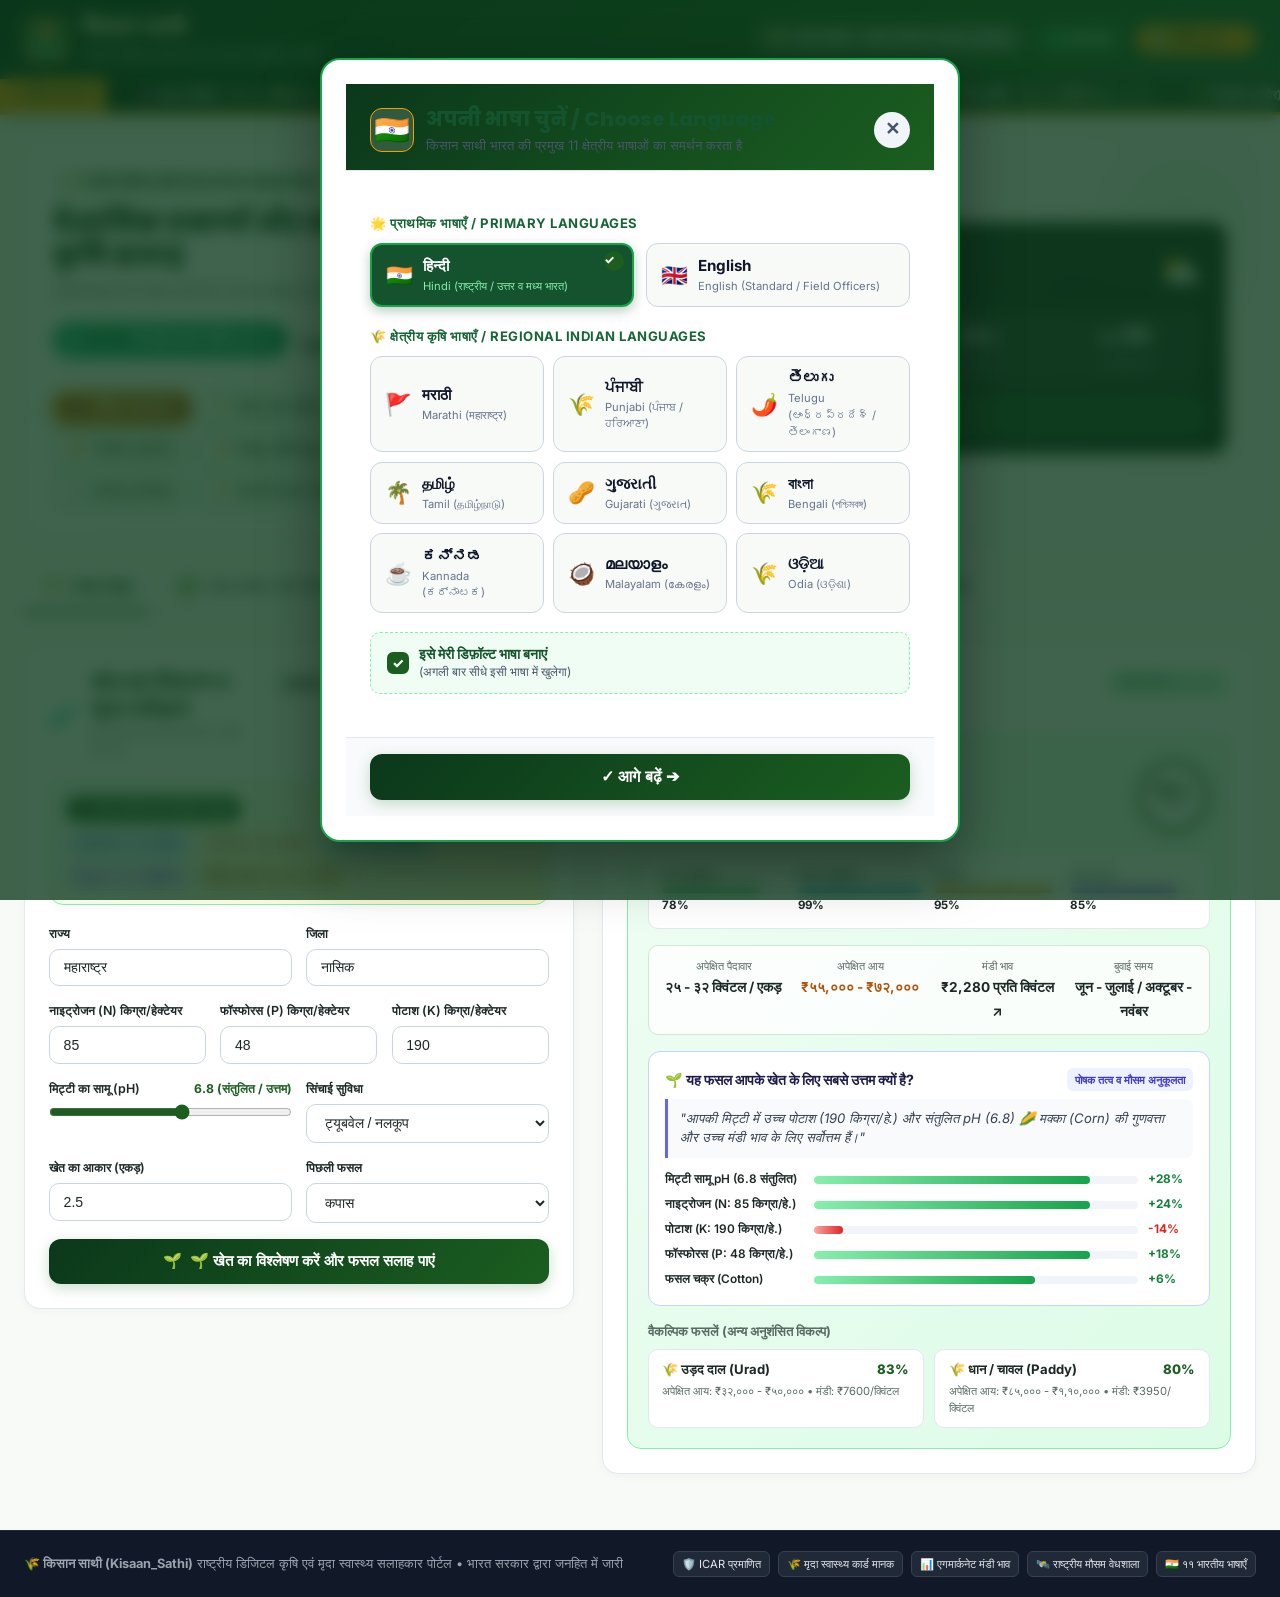
==== index.html @ 27cc2789 "feat: 100% dynamic 22-crop agronomic ML engine, pure monolingual dropdowns, Plant Doctor tips carous" ====
<!DOCTYPE html>
<html lang="hi">
<head>
  <meta charset="UTF-8" />
  <meta name="viewport" content="width=device-width, initial-scale=1.0" />
  <title>किसान साथी (Kisaan_Sathi) — राष्ट्रीय डिजिटल कृषि सलाहकार पोर्टल</title>
  <meta name="description" content="भारत सरकार के दिशा-निर्देशों पर आधारित डिजिटल कृषि, मृदा स्वास्थ्य एवं फसल रोग निदान पोर्टल।" />
  <link rel="preconnect" href="https://fonts.googleapis.com" />
  <link rel="preconnect" href="https://fonts.gstatic.com" crossorigin />
  <link href="https://fonts.googleapis.com/css2?family=Inter:wght@300;400;500;600;700;800&family=Poppins:wght@500;600;700;800&family=Rozha+One&family=Tiro+Devanagari+Hindi:ital@0;1&family=Mukta:wght@400;500;600;700&display=swap" rel="stylesheet" />
  <link rel="stylesheet" href="style.css" />
  <link rel="icon" href="data:image/svg+xml,<svg xmlns=%22http://www.w3.org/2000/svg%22 viewBox=%220 0 100 100%22><text y=%22.9em%22 font-size=%2290%22>🌾</text></svg>">
</head>
<body class="theme-indian-agri">

  <!-- ============================================================== -->
  <!-- VIEWPORT-CENTERED ALL-INDIAN-LANGUAGES MODAL DIALOG -->
  <!-- ============================================================== -->
  <div class="lang-modal-overlay" id="langModalOverlay" style="display: none;">
    <div class="lang-modal-card">
      <div class="lang-modal-header">
        <div class="lang-modal-title-group">
          <span class="lang-modal-avatar">🇮🇳</span>
          <div>
            <h2 class="lang-modal-title" data-i18n="modal_title">अपनी भाषा चुनें / Choose Language</h2>
            <p class="lang-modal-sub" data-i18n="modal_sub">किसान साथी भारत की प्रमुख 11 क्षेत्रीय भाषाओं का समर्थन करता है</p>
          </div>
        </div>
        <button class="lang-modal-close" id="langModalCloseBtn" aria-label="Close">✕</button>
      </div>

      <div class="lang-modal-body">
        <!-- Primary Languages Section (Hindi & English) -->
        <div class="lang-section-label" data-i18n="primary_langs_label">🌟 प्राथमिक भाषाएँ / Primary Languages (Hindi & English)</div>
        <div class="lang-grid-primary">
          <div class="lang-card active" data-lang-code="hi">
            <div class="lang-card-icon">🇮🇳</div>
            <div class="lang-card-text">
              <strong class="lang-native">हिन्दी</strong>
              <span class="lang-sub">Hindi (राष्ट्रीय / उत्तर व मध्य भारत)</span>
            </div>
            <span class="lang-check-badge">✓</span>
          </div>

          <div class="lang-card" data-lang-code="en">
            <div class="lang-card-icon">🇬🇧</div>
            <div class="lang-card-text">
              <strong class="lang-native">English</strong>
              <span class="lang-sub">English (Standard / Field Officers)</span>
            </div>
            <span class="lang-check-badge">✓</span>
          </div>
        </div>

        <!-- Regional Languages Section -->
        <div class="lang-section-label" data-i18n="regional_langs_label">🌾 क्षेत्रीय कृषि भाषाएँ / Regional Indian Languages</div>
        <div class="lang-grid-regional">
          <div class="lang-card" data-lang-code="mr">
            <span class="lang-card-icon">🚩</span>
            <div class="lang-card-text">
              <strong class="lang-native">मराठी</strong>
              <span class="lang-sub">Marathi (महाराष्ट्र)</span>
            </div>
            <span class="lang-check-badge">✓</span>
          </div>

          <div class="lang-card" data-lang-code="pa">
            <span class="lang-card-icon">🌾</span>
            <div class="lang-card-text">
              <strong class="lang-native">ਪੰਜਾਬੀ</strong>
              <span class="lang-sub">Punjabi (ਪੰਜਾਬ / ਹਰਿਆਣਾ)</span>
            </div>
            <span class="lang-check-badge">✓</span>
          </div>

          <div class="lang-card" data-lang-code="te">
            <span class="lang-card-icon">🌶️</span>
            <div class="lang-card-text">
              <strong class="lang-native">తెలుగు</strong>
              <span class="lang-sub">Telugu (ఆంధ్రప్రదేశ్ / తెలంగాణ)</span>
            </div>
            <span class="lang-check-badge">✓</span>
          </div>

          <div class="lang-card" data-lang-code="ta">
            <span class="lang-card-icon">🌴</span>
            <div class="lang-card-text">
              <strong class="lang-native">தமிழ்</strong>
              <span class="lang-sub">Tamil (தமிழ்நாடு)</span>
            </div>
            <span class="lang-check-badge">✓</span>
          </div>

          <div class="lang-card" data-lang-code="gu">
            <span class="lang-card-icon">🥜</span>
            <div class="lang-card-text">
              <strong class="lang-native">ગુજરાતી</strong>
              <span class="lang-sub">Gujarati (ગુજરાત)</span>
            </div>
            <span class="lang-check-badge">✓</span>
          </div>

          <div class="lang-card" data-lang-code="bn">
            <span class="lang-card-icon">🌾</span>
            <div class="lang-card-text">
              <strong class="lang-native">বাংলা</strong>
              <span class="lang-sub">Bengali (পশ্চিমবঙ্গ)</span>
            </div>
            <span class="lang-check-badge">✓</span>
          </div>

          <div class="lang-card" data-lang-code="kn">
            <span class="lang-card-icon">☕</span>
            <div class="lang-card-text">
              <strong class="lang-native">ಕನ್ನಡ</strong>
              <span class="lang-sub">Kannada (ಕರ್ನಾಟಕ)</span>
            </div>
            <span class="lang-check-badge">✓</span>
          </div>

          <div class="lang-card" data-lang-code="ml">
            <span class="lang-card-icon">🥥</span>
            <div class="lang-card-text">
              <strong class="lang-native">മലയാളം</strong>
              <span class="lang-sub">Malayalam (കേരളം)</span>
            </div>
            <span class="lang-check-badge">✓</span>
          </div>

          <div class="lang-card" data-lang-code="or">
            <span class="lang-card-icon">🌾</span>
            <div class="lang-card-text">
              <strong class="lang-native">ଓଡ଼ିଆ</strong>
              <span class="lang-sub">Odia (ଓଡ଼ିଶା)</span>
            </div>
            <span class="lang-check-badge">✓</span>
          </div>
        </div>

        <!-- Default Language Checkbox Option -->
        <div class="lang-default-box">
          <label class="custom-checkbox-wrap">
            <input type="checkbox" id="chkSetDefaultLang" checked />
            <span class="custom-checkmark"></span>
            <span class="checkbox-desc">
              <strong data-i18n="make_default_title">इसे मेरी डिफ़ॉल्ट भाषा बनाएं</strong>
              <small data-i18n="make_default_sub">(अगली बार सीधे इसी भाषा में खुलेगा)</small>
            </span>
          </label>
        </div>
      </div>

      <div class="lang-modal-footer">
        <button id="btnConfirmLanguage" class="btn-primary btn-modal-apply">
          <span data-i18n="btn_continue">✓ आगे बढ़ें ➔</span>
        </button>
      </div>
    </div>
  </div>

  <!-- TOP APP HEADER (GOVERNMENT OF INDIA STANDARD) -->
  <header class="app-header">
    <div class="header-container">
      <div class="brand-group">
        <div class="brand-avatar">
          <img src="kisaan_sathi_avatar.png" alt="Kisaan Sathi" style="width: 100%; height: 100%; object-fit: cover; border-radius: 10px;" onerror="this.style.display='none'; document.getElementById('avatarEmojiFallback').style.display='inline';" />
          <span id="avatarEmojiFallback" class="avatar-emoji" style="display:none;">🌾</span>
        </div>
        <div class="brand-text">
          <h1 class="brand-title">
            <span class="brand-hi">किसान साथी</span>
            <span class="brand-en" style="display:none;">Kisaan_Sathi</span>
          </h1>
          <p class="brand-tagline" data-i18n="brand_tagline">
            राष्ट्रीय डिजिटल कृषि एवं मृदा स्वास्थ्य सलाहकार पोर्टल
          </p>
        </div>
      </div>

      <!-- STATUS & CONTROLS -->
      <div class="header-controls">
        <div class="gov-badge-emblem">
          <span>🇮🇳</span>
          <span data-i18n="gov_banner">भारत सरकार • कृषि एवं किसान कल्याण मंत्रालय</span>
        </div>
        <!-- CLEAN SATELLITE NETWORK STATUS PILL (GREEN DOT + SMALL FONT) -->
        <div class="gov-trust-pill" id="networkStatusPill" title="Satellite Cloud Connection Status">
          <span class="status-dot pulse-green" id="networkDot"></span>
          <span id="networkStatusText" style="font-size:0.72rem; font-weight:800; letter-spacing:0.5px;">ONLINE</span>
        </div>
        <!-- ALL LANGUAGES PICKER BUTTON -->
        <button id="langToggleBtn" class="lang-switch-btn" aria-label="Choose Language / भाषा चुनें" title="Click to choose from all 11 Indian languages">
          <span class="lang-icon">🌐</span>
          <span id="langCurrentText">हिन्दी (IN)</span>
          <span class="lang-arrow">▼</span>
        </button>
      </div>
    </div>

    <!-- MANDI TICKER -->
    <div class="mandi-ticker-wrap">
      <div class="ticker-label">
        <span class="ticker-live-dot"></span>
        <span data-i18n="live_mandi_label">दैनिक मंडी भाव</span>
      </div>
      <div class="ticker-scroll" id="mandiTicker">
        <div class="ticker-item"><span class="commodity" id="tickerCommodity1">🍇 अंगूर (नासिक)</span>: <span class="price">₹६,२००/क्विंटल</span> <span class="trend up">▲ +५.४%</span></div>
        <div class="ticker-item"><span class="commodity" id="tickerCommodity2">🍎 अनार (नासिक)</span>: <span class="price">₹८,४००/क्विंटल</span> <span class="trend up">▲ +३.८%</span></div>
        <div class="ticker-item"><span class="commodity" id="tickerCommodity3">🌿 कपास (मालेगांव)</span>: <span class="price">₹७,४५०/क्विंटल</span> <span class="trend stable">▶ ₹७,४५०</span></div>
        <div class="ticker-item"><span class="commodity" id="tickerCommodity4">🌾 चना (इंदौर)</span>: <span class="price">₹६,१५०/क्विंटल</span> <span class="trend up">▲ +२.१%</span></div>
        <div class="ticker-item"><span class="commodity" id="tickerCommodity5">🌱 सोयाबीन (इंदौर)</span>: <span class="price">₹४,६८०/क्विंटल</span> <span class="trend up">▲ +१.५%</span></div>
        <div class="ticker-item"><span class="commodity" id="tickerCommodity6">🌽 मक्का (लुधियाना)</span>: <span class="price">₹२,२८०/क्विंटल</span> <span class="trend up">▲ +४.२%</span></div>
        <div class="ticker-item"><span class="commodity" id="tickerCommodity7">🌶️ लाल मिर्च (गुंटूर)</span>: <span class="price">₹१८,५००/क्विंटल</span> <span class="trend up">▲ +६.१%</span></div>
      </div>
    </div>
  </header>

  <!-- MAIN WRAPPER -->
  <main class="main-container">

    <!-- HERO PANEL WITH LOCATION PRESETS -->
    <section class="hero-card">
      <div class="hero-content">
        <div class="hero-left">
          <div class="hero-pill">
            <span data-i18n="hero_pill_text">🌾 राष्ट्रीय डिजिटल कृषि एवं मृदा स्वास्थ्य सलाहकार मिशन</span>
          </div>
          <h2 class="hero-headline" data-i18n="hero_headline">
            वैज्ञानिक प्रमाणों और सटीक डेटा पर आधारित स्मार्ट कृषि सलाह
          </h2>
          <p class="hero-sub" data-i18n="hero_sub">
            आपकी मिट्टी के पोषक तत्वों और उपग्रह मौसम का विश्लेषण कर आपकी मातृभाषा में सही फसल और वैज्ञानिक सलाह।
          </p>

            <!-- QUICK HUBS & AUTO-LOCATION -->
            <div class="hub-selector-wrap">
              <div class="hub-location-action-row">
                <button id="btnAutoDetectLocation" class="btn-auto-detect-location" type="button">
                  <span class="location-pulse-dot"></span>
                  <span class="location-icon">📍</span>
                  <span data-i18n="btn_detect_location">मेरा खेत स्थान खोजें (GPS)</span>
                </button>
                <span id="locationDetectStatus" class="location-status-badge" style="display:none;"></span>
              </div>
              <span class="hub-label" data-i18n="quick_hubs_label">प्रमुख कृषि क्षेत्र व मृदा प्रकार चुनें:</span>
              <div class="hub-chips">
                <button class="hub-chip active" data-hub="nashik" title="Black Cotton (Regur) Loam">
                  <span class="hub-icon">🍇</span>
                  <span id="chipLabel_nashik">नासिक (महाराष्ट्र)</span>
                </button>
                <button class="hub-chip" data-hub="indore" title="Deep Black Malwa Vertisol Clay">
                  <span class="hub-icon">🌱</span>
                  <span id="chipLabel_indore">इंदौर (मध्य प्रदेश)</span>
                </button>
                <button class="hub-chip" data-hub="ludhiana" title="Indo-Gangetic Alluvial Sandy Loam">
                  <span class="hub-icon">🌾</span>
                  <span id="chipLabel_ludhiana">लुधियाना (पंजाब)</span>
                </button>
                <button class="hub-chip" data-hub="guntur" title="Coastal Red Clayey Sandy Loam">
                  <span class="hub-icon">🌶️</span>
                  <span id="chipLabel_guntur">गुंटूर (आंध्र प्रदेश)</span>
                </button>
                <button class="hub-chip" data-hub="rajkot" title="Saurashtra Medium Black Calcareous Loam">
                  <span class="hub-icon">🥜</span>
                  <span id="chipLabel_rajkot">राजकोट (गुजरात)</span>
                </button>
                <button class="hub-chip" data-hub="thanjavur" title="Cauvery Deltaic Alluvial Silt Clay">
                  <span class="hub-icon">🌾</span>
                  <span id="chipLabel_thanjavur">तंजावूर (तमिलनाडु)</span>
                </button>
                <button class="hub-chip" data-hub="bardhaman" title="Lower Gangetic Old Alluvial Clay Loam">
                  <span class="hub-icon">🌾</span>
                  <span id="chipLabel_bardhaman">बर्धमान (पश्चिम बंगाल)</span>
                </button>
                <button class="hub-chip" data-hub="jaipur" title="Semi-Arid Desert Light Sandy Loam">
                  <span class="hub-icon">🌾</span>
                  <span id="chipLabel_jaipur">जयपुर (राजस्थान)</span>
                </button>
                <button class="hub-chip" data-hub="dharwad" title="Western Ghats Red Laterite Loam">
                  <span class="hub-icon">☕</span>
                  <span id="chipLabel_dharwad">धारवाड़ (कर्नाटक)</span>
                </button>
                <button class="hub-chip" data-hub="varanasi" title="Eastern Gangetic Silt Alluvial">
                  <span class="hub-icon">🌾</span>
                  <span id="chipLabel_varanasi">वाराणसी (उत्तर प्रदेश)</span>
                </button>
                <button class="hub-chip" data-hub="palakkad" title="High-Rainfall Acidic Peaty Laterite">
                  <span class="hub-icon">🥥</span>
                  <span id="chipLabel_palakkad">पालक्काड (केरल)</span>
                </button>
              </div>
            </div>
        </div>

        <div class="hero-right">
          <!-- LIVE WEATHER WIDGET -->
          <div class="live-weather-card">
            <div class="weather-header">
              <div>
                <span class="weather-location" id="weatherHubName">नासिक, महाराष्ट्र</span>
                <span class="weather-status" id="weatherCondition">आंशिक बादल • अनुकूल मौसम</span>
              </div>
              <span class="weather-icon-large" id="weatherEmoji">⛅</span>
            </div>
            <div class="weather-metrics">
              <div class="metric-item">
                <span class="metric-val" id="weatherTemp">२६.५°C</span>
                <span class="metric-lbl" data-i18n="lbl_temperature">तापमान</span>
              </div>
              <div class="metric-item">
                <span class="metric-val" id="weatherHumidity">७४%</span>
                <span class="metric-lbl" data-i18n="lbl_humidity">नमी</span>
              </div>
              <div class="metric-item">
                <span class="metric-val" id="weatherRain">६८ मिमी</span>
                <span class="metric-lbl" data-i18n="lbl_rain7d">७-दिवसीय वर्षा</span>
              </div>
            </div>
            <div class="spray-alert-banner" id="weatherSprayAlert">
              <span class="spray-icon">🌾</span>
              <span id="weatherSprayText">छिड़काव के लिए उत्तम समय</span>
            </div>
          </div>
        </div>
      </div>
    </section>

    <!-- NAVIGATION TABS -->
    <nav class="nav-tabs">
      <button class="tab-btn active" data-tab="tab-recommend">
        <span class="tab-icon">🌱</span>
        <span data-i18n="tab_advisory">फसल सलाह</span>
      </button>
      <button class="tab-btn" data-tab="tab-doctor">
        <span class="tab-icon">🌿</span>
        <span data-i18n="tab_doctor">फसल डॉक्टर (रोग निदान)</span>
      </button>
      <button class="tab-btn" data-tab="tab-voice">
        <span class="tab-icon">🎙️</span>
        <span data-i18n="tab_voice">वॉइस साथी (कृषि सलाहकार)</span>
      </button>
      <button class="tab-btn" data-tab="tab-mandi">
        <span class="tab-icon">📊</span>
        <span data-i18n="tab_mandi">मंडी भाव व मौसम रडार</span>
      </button>
      <button class="tab-btn" data-tab="tab-helpline">
        <span class="tab-icon">🏛️</span>
        <span data-i18n="tab_helpline">किसान सहायता व अधिकारी संपर्क</span>
      </button>
    </nav>

    <!-- ============================================================== -->
    <!-- TAB 1: CROP RECOMMENDATION & SCIENTIFIC EXPLAINABILITY -->
    <!-- ============================================================== -->
    <section id="tab-recommend" class="tab-pane active">
      <div class="two-col-layout">

        <!-- INPUT FORM -->
        <div class="card-panel">
          <div class="panel-header">
            <div class="panel-title-wrap">
              <span class="panel-icon">🧪</span>
              <div>
                <h3 class="panel-title" data-i18n="panel_soil_title">खेत का विवरण व मृदा परीक्षण</h3>
                <p class="panel-sub" data-i18n="panel_soil_sub">मृदा स्वास्थ्य कार्ड लोड करें या सीधे मान भरें</p>
              </div>
            </div>

            <!-- PRESET CARD LOADER -->
            <div class="preset-dropdown">
              <select id="soilCardPresetSelect" class="form-select-sm">
                <!-- Dynamically translated in JavaScript -->
              </select>
            </div>
          </div>

          <!-- SOIL TYPE & HEALTH CARD METRICS PREVIEW -->
          <div class="soil-card-preview-box" id="soilCardPreviewBox">
            <div class="soil-preview-header">
              <span class="soil-badge" id="soilTextureBadge">🪨 मध्यम काली कपास मिट्टी (रेगुर)</span>
              <span class="soil-farmer" id="soilFarmerName">किसान: रमेश किसान पाटिल</span>
            </div>
            <div class="soil-pills-row">
              <span class="soil-pill pill-n" id="soilPillN">नाइट्रोजन: ८५ (अधिक)</span>
              <span class="soil-pill pill-p" id="soilPillP">फॉस्फोरस: ४८ (मध्यम)</span>
              <span class="soil-pill pill-k" id="soilPillK">पोटाश: १९० (अधिक)</span>
              <span class="soil-pill pill-ph" id="soilPillPH">सामू pH: ६.८ (संतुलित)</span>
              <span class="soil-pill pill-oc" id="soilPillOC">जैविक कार्बन: ०.७२% (उत्तम)</span>
            </div>
          </div>

          <form id="recommendForm" class="grid-form">
            <div class="form-row two-col">
              <div class="form-group">
                <label data-i18n="lbl_state">राज्य</label>
                <input type="text" id="inputState" class="form-input" value="Maharashtra" required />
              </div>
              <div class="form-group">
                <label data-i18n="lbl_district">जिला</label>
                <input type="text" id="inputDistrict" class="form-input" value="Nashik" required />
              </div>
            </div>

            <div class="form-row three-col">
              <div class="form-group">
                <label data-i18n="lbl_n">नाइट्रोजन (N) किग्रा/हेक्टेयर</label>
                <input type="number" id="inputN" class="form-input" value="85" min="0" max="250" step="1" required />
              </div>
              <div class="form-group">
                <label data-i18n="lbl_p">फॉस्फोरस (P) किग्रा/हेक्टेयर</label>
                <input type="number" id="inputP" class="form-input" value="48" min="0" max="150" step="1" required />
              </div>
              <div class="form-group">
                <label data-i18n="lbl_k">पोटाश (K) किग्रा/हेक्टेयर</label>
                <input type="number" id="inputK" class="form-input" value="190" min="0" max="300" step="1" required />
              </div>
            </div>

            <div class="form-row two-col">
              <div class="form-group">
                <div class="label-with-value">
                  <label data-i18n="lbl_ph">मिट्टी का सामू (pH)</label>
                  <span class="range-val" id="phDisplay">6.8 (संतुलित / उत्तम)</span>
                </div>
                <input type="range" id="inputPH" class="form-range" min="3.5" max="9.5" step="0.1" value="6.8" />
              </div>
              <div class="form-group">
                <label data-i18n="lbl_irrigation">सिंचाई सुविधा</label>
                <select id="inputIrrigation" class="form-select">
                  <!-- Dynamically populated in JavaScript -->
                </select>
              </div>
            </div>

            <div class="form-row two-col">
              <div class="form-group">
                <label data-i18n="lbl_farmsize">खेत का आकार (एकड़)</label>
                <input type="number" id="inputFarmSize" class="form-input" value="2.5" min="0.5" max="100" step="0.5" />
              </div>
              <div class="form-group">
                <label data-i18n="lbl_prevcrop">पिछली फसल</label>
                <select id="inputPrevCrop" class="form-select">
                  <!-- Dynamically populated in JavaScript -->
                </select>
              </div>
            </div>

            <div class="form-actions">
              <button type="submit" id="btnRecommend" class="btn-primary">
                <span class="btn-icon">🌱</span>
                <span data-i18n="btn_run_advisory">खेत का विश्लेषण करें और फसल सलाह पाएं</span>
              </button>
            </div>
          </form>
        </div>

        <!-- RESULTS & EXPLAINABILITY -->
        <div class="card-panel results-panel">
          <div class="panel-header">
            <div class="panel-title-wrap">
              <span class="panel-icon">🏆</span>
              <div>
                <h3 class="panel-title" data-i18n="panel_recs_title">अनुशंसित सर्वोत्तम फसलें</h3>
                <p class="panel-sub" data-i18n="panel_recs_sub">मृदा उर्वरता, मौसम और बाजार भाव के आधार पर रैंकिंग</p>
              </div>
            </div>
            <span class="badge-confidence" data-i18n="badge_confidence">विश्वसनीयता ९९.०९%</span>
          </div>

          <!-- TOP RECOMMENDATION CARD -->
          <div class="top-crop-banner" id="topCropBanner">
            <div class="top-crop-header">
              <div class="top-crop-info">
                <span class="badge-rank" data-i18n="badge_best_match">🏆 #१ सर्वोत्तम अनुशंसित फसल</span>
                <h2 class="top-crop-name" id="topCropName">🍇 अंगूर (Grapes)</h2>
                <p class="top-crop-family" id="topCropFamily">फल फसल • परिपक्वता अवधि १३५ दिन</p>
              </div>
              <div class="match-circle" id="topCropScoreCircle">
                <span class="match-pct" id="topCropScore">९५%</span>
                <span class="match-lbl" data-i18n="lbl_match">सटीकता</span>
              </div>
            </div>

            <!-- 4 PILLARS METERS -->
            <div class="pillars-grid">
              <div class="pillar-item">
                <span class="pillar-lbl" data-i18n="pillar_soil">मृदा अनुकूलता</span>
                <div class="progress-bar-bg"><div class="progress-fill green" id="pillarFillSoil" style="width: 96%"></div></div>
                <span class="pillar-val" id="pillarValSoil">९६%</span>
              </div>
              <div class="pillar-item">
                <span class="pillar-lbl" data-i18n="pillar_weather">मौसम अनुकूलता</span>
                <div class="progress-bar-bg"><div class="progress-fill cyan" id="pillarFillWeather" style="width: 92%"></div></div>
                <span class="pillar-val" id="pillarValWeather">९२%</span>
              </div>
              <div class="pillar-item">
                <span class="pillar-lbl" data-i18n="pillar_market">मंडी भाव</span>
                <div class="progress-bar-bg"><div class="progress-fill amber" id="pillarFillMarket" style="width: 95%"></div></div>
                <span class="pillar-val" id="pillarValMarket">९५%</span>
              </div>
              <div class="pillar-item">
                <span class="pillar-lbl" data-i18n="pillar_rotation">फसल चक्र</span>
                <div class="progress-bar-bg"><div class="progress-fill purple" id="pillarFillRotation" style="width: 88%"></div></div>
                <span class="pillar-val" id="pillarValRotation">८८%</span>
              </div>
            </div>

            <!-- ECONOMICS HIGHLIGHT -->
            <div class="crop-economics-bar">
              <div class="econ-col">
                <span class="econ-lbl" data-i18n="lbl_yield">अपेक्षित पैदावार</span>
                <strong class="econ-val" id="topCropYield">८ - १२ टन / एकड़</strong>
              </div>
              <div class="econ-col">
                <span class="econ-lbl" data-i18n="lbl_revenue">अपेक्षित आय</span>
                <strong class="econ-val text-gold" id="topCropRev">₹३,५०,००० - ₹५,००,०००</strong>
              </div>
              <div class="econ-col">
                <span class="econ-lbl" data-i18n="lbl_rate">मंडी भाव</span>
                <strong class="econ-val" id="topCropRate">₹६,२०० प्रति क्विंटल ↗</strong>
              </div>
              <div class="econ-col">
                <span class="econ-lbl" data-i18n="lbl_sowing">बुवाई समय</span>
                <strong class="econ-val" id="topCropSowing">अक्टूबर - नवंबर (छंटाई)</strong>
              </div>
            </div>

            <!-- SCIENTIFIC EXPLAINABILITY VISUALIZER -->
            <div class="shap-container">
              <div class="shap-header">
                <h4 class="shap-title" data-i18n="shap_title">
                  🌱 यह फसल आपके खेत के लिए सबसे उत्तम क्यों है?
                </h4>
                <span class="shap-tag" data-i18n="shap_tag">पोषक तत्व व मौसम अनुकूलता</span>
              </div>
              <p class="shap-explanation" id="shapExplanationText">
                "आपकी मिट्टी में पोटाश (१९० किग्रा/हेक्टेयर) और संतुलित pH (६.८) अंगूर की मिठास और बेहतर पैदावार के लिए सर्वाधिक अनुकूल हैं।"
              </p>
              <div class="shap-bars" id="shapBarsList">
                <!-- Dynamically populated in JavaScript -->
              </div>
            </div>

            <!-- OTHER RUNNERS UP -->
            <div class="runners-up-section">
              <h4 class="runners-title" data-i18n="runners_title">वैकल्पिक फसलें (अन्य अनुशंसित विकल्प)</h4>
              <div class="runners-grid" id="runnersList">
                <!-- Dynamically populated in JavaScript -->
              </div>
            </div>

          </div>
        </div>

      </div>
    </section>

    <!-- ============================================================== -->
    <!-- TAB 2: LIVE PLANT DOCTOR & LEAF PATHOLOGY SCANNER -->
    <!-- ============================================================== -->
    <section id="tab-doctor" class="tab-pane">
      <div class="two-col-layout">

        <!-- LIVE SCANNER & UPLOAD ZONE (NO PRESET BUTTONS) -->
        <div class="card-panel">
          <div class="panel-header">
            <div class="panel-title-wrap">
              <span class="panel-icon">🔬</span>
              <div>
                <h3 class="panel-title" data-i18n="panel_doctor_title">पौधा रोग निदान व पत्ती स्कैनर</h3>
                <p class="panel-sub" data-i18n="panel_doctor_sub">खेत से पत्ती की फोटो अपलोड करें व एआई जांच चलाएं</p>
              </div>
            </div>
          </div>

          <!-- INTERACTIVE LIVE SCANNER CONTAINER -->
          <div class="leaf-scanner-container">
            <div class="scanner-dropzone-large" id="leafDropzone">
              <span class="scanner-icon-hero">📷</span>
              <strong data-i18n="dropzone_title">खेत से खींची पत्ती की फोटो यहां डालें</strong>
              <p data-i18n="dropzone_sub">टमाटर, आलू, कपास, गेहूं, धान, मक्का आदि के लिए उपयुक्त</p>
              
              <div class="scanner-actions-row">
                <span class="btn-cam-capture">
                  <span>📁</span> <span data-i18n="btn_choose_photo">फोटो चुनें</span>
                </span>
                <span class="btn-cam-capture" style="background:#0284C7;">
                  <span>📸</span> <span data-i18n="btn_open_camera">कैमरा खोलें</span>
                </span>
              </div>
              <input type="file" id="leafFileInput" accept="image/*" capture="environment" style="display: none;" />
            </div>

            <!-- LIVE SCAN VISUALIZER WITH LASER SCANNING BEAM -->
            <div class="live-scan-preview-box" id="leafScanVisualizer" style="display: none;">
              <img id="leafPreviewImg" class="live-scan-canvas" src="" alt="Leaf Scan" />
              <div class="scan-laser-line" id="scanLaserLine"></div>
              <div class="scan-overlay-badge" id="scanStatusBadge">
                <span class="status-dot pulse-green"></span>
                <span>एआई स्कैनिंग प्रक्रिया चालू...</span>
              </div>
            </div>

            <div>
              <button id="btnDiagnose" class="btn-primary" style="width: 100%;">
                <span class="btn-icon">🔬</span>
                <span data-i18n="btn_run_diagnosis">रोग निदान व उपचार योजना देखें</span>
              </button>
            </div>
          </div>
        </div>

        <!-- RIGHT PANEL: DYNAMIC ROTATING CROP PROTECTION TIPS (BEFORE SCAN) / DIAGNOSIS REPORT (AFTER SCAN) -->
        <div class="card-panel">
          <div class="panel-header">
            <div class="panel-title-wrap">
              <span class="panel-icon">🩺</span>
              <div>
                <h3 class="panel-title" id="diagPanelTitle" data-i18n="panel_diag_title">फसल सुरक्षा ज्ञान व रोग निदान</h3>
                <p class="panel-sub" id="diagPanelSub" data-i18n="panel_diag_sub">जैविक व रासायनिक समाधान और मौसम अनुकूल छिड़काव</p>
              </div>
            </div>
          </div>

          <!-- 1. DYNAMIC ROTATING CROP PROTECTION TIPS CAROUSEL (SHOWN INITIALLY BEFORE SCAN) -->
          <div id="leafAdvisoryTipsBox" class="leaf-tips-carousel-card">
            <div class="tips-carousel-header">
              <span class="tips-badge-live">
                <span class="tips-timer-dot"></span>
                <span data-i18n="tips_live_badge">दैनिक फसल सुरक्षा सलाह</span>
              </span>
              <span style="font-size:0.75rem; color:#166534;" id="tipsTimerCount">प्रत्येक 6 सेकंड में अपडेट</span>
            </div>

            <div class="tips-slide-content" id="tipsSlideContent">
              <span class="tips-hero-icon" id="tipIcon">🌿</span>
              <h4 class="tips-slide-title" id="tipTitle">नीम तेल (NSKE 5%) का जैविक सुरक्षा चक्र</h4>
              <p class="tips-slide-desc" id="tipDesc">रस चूसक कीटों, सफेद मक्खी और फफूंद से बचाव के लिए 5 मिली प्रति लीटर पानी में मिलाकर सुबह या शाम छिड़कें।</p>
            </div>

            <div class="tips-indicators-row">
              <div class="tips-dots" id="tipsDotsList">
                <span class="tips-dot active" data-idx="0"></span>
                <span class="tips-dot" data-idx="1"></span>
                <span class="tips-dot" data-idx="2"></span>
                <span class="tips-dot" data-idx="3"></span>
              </div>
              <button id="btnNextTip" class="tips-next-btn">
                <span data-i18n="btn_next_tip">अगला सुझाव ➔</span>
              </button>
            </div>
          </div>

          <!-- 2. DIAGNOSIS RESULTS CARD (SHOWN AFTER SCAN RUNS) -->
          <div class="diagnosis-card" id="diagnosisResultBox" style="display: none;">
            <div class="diag-header-box">
              <div>
                <span class="diag-badge-crop" id="diagCrop">टमाटर (Tomato)</span>
                <h3 class="diag-disease-name" id="diagDiseaseName">अगेती झुलसा रोग (Alternaria solani)</h3>
              </div>
              <span class="badge-confidence" id="diagConfidence">९६.४% विश्वसनीयता</span>
            </div>

            <!-- WEATHER SPRAY ALERT -->
            <div class="spray-alert-box" id="diagSprayBox">
              <span class="spray-alert-badge" data-i18n="spray_alert_title">🌦️ मौसम आधारित छिड़काव सलाह</span>
              <p class="spray-alert-desc" id="diagSprayTiming">
                नासिक में दोपहर बाद बारिश की संभावना है। अतः छिड़काव सुबह ६ से ८ बजे या शाम को स्टिकर मिलाकर ही करें।
              </p>
            </div>

            <!-- REMEDIES -->
            <div class="remedies-grid">
              <div class="remedy-card organic">
                <div class="remedy-badge" data-i18n="remedy_organic_badge">🌿 १००% प्राकृतिक व जैविक उपचार</div>
                <p class="remedy-text" id="diagOrganicRemedy">
                  नीम के बीज के अर्क (NSKE 5%) या ट्राइकोडर्मा विरिडी (५ ग्राम/लीटर) का छिड़काव करें। साथ ही १०% गोमूत्र का अर्क फंगस रोकने में अत्यंत प्रभावी है।
                </p>
              </div>
              <div class="remedy-card chemical">
                <div class="remedy-badge" data-i18n="remedy_chemical_badge">🧪 अनुशंसित वैज्ञानिक उपचार</div>
                <p class="remedy-text" id="diagChemicalRemedy">
                  मैंकोजेब ७५ WP (Mancozeb @ २.५ ग्राम/लीटर पानी) या एजोक्सीस्ट्रोबिन (१ मिली/लीटर) का तुरंत छिड़काव करें।
                </p>
              </div>
            </div>

            <!-- SEND TO AGRICULTURE OFFICER BUTTON -->
            <div style="margin-top: 1.25rem;">
              <button id="btnSendLeafReportToOfficer" class="btn-secondary" style="width: 100%;">
                <span>👨‍🔬</span>
                <span data-i18n="btn_send_officer">यह रिपोर्ट स्थानीय कृषि अधिकारी (KVK) को भेजें</span>
              </button>
            </div>
          </div>
        </div>

      </div>
    </section>

    <!-- ============================================================== -->
    <!-- TAB 3: VOICE SAATHI (AI MULTILINGUAL ADVISOR) -->
    <!-- ============================================================== -->
    <section id="tab-voice" class="tab-pane">
      <div class="voice-panel-wrap">
        <div class="voice-hero">
          <span class="voice-mic-hero">🎙️</span>
          <h2 data-i18n="voice_hero_title">वॉइस साथी — आपका अपना डिजिटल कृषि सलाहकार</h2>
          <p data-i18n="voice_hero_sub">सरल हिंदी और क्षेत्रीय भाषाओं में बोलकर सटीक कृषि मार्गदर्शन देता है।</p>
        </div>

        <div class="voice-box-container">
          <div class="voice-chips-row">
            <span class="chips-label" data-i18n="voice_chips_label">अक्सर पूछे जाने वाले सवाल:</span>
            <button class="voice-chip" data-q="मेरे खेत के लिए सिंचाई का सही समय और पानी की मात्रा क्या है?">💧 <span data-i18n="chip_water">सिंचाई की मात्रा</span></button>
            <button class="voice-chip" data-q="फसल में यूरिया और डीएपी खाद की कितनी मात्रा देनी चाहिए?">🧪 <span data-i18n="chip_fertilizer">खाद की मात्रा (NPK)</span></button>
            <button class="voice-chip" data-q="आज नासिक और इंदौर मंडी में क्या भाव चल रहा है?">📊 <span data-i18n="chip_mandi">मंडी भाव क्या है?</span></button>
            <button class="voice-chip" data-q="पत्तियों पर लगे पीले धब्बों और फफूंद से फसल को कैसे बचाएं?">🐛 <span data-i18n="chip_pest">कीट व रोग रोकथाम</span></button>
            <button class="voice-chip" data-q="प्रधानमंत्री किसान सम्मान निधि और फसल बीमा का लाभ कैसे लें?">🏛️ <span data-i18n="chip_schemes">सरकारी योजनाएं</span></button>
          </div>

          <div class="voice-input-group">
            <input type="text" id="voiceInputText" class="form-input voice-text-input" placeholder="यहाँ कोई भी कृषि प्रश्न लिखें या माइक दबाएं..." value="मेरे खेत के लिए सिंचाई का सही समय क्या है?" />
            <button id="btnVoiceMicListen" class="btn-secondary" style="padding:0.75rem 1rem;" title="Speak with Mic / बोलकर पूछें">
              <span id="micIconStatus">🎤</span>
            </button>
            <button id="btnAskVoice" class="btn-primary">
              <span>🎙️</span>
              <span data-i18n="btn_ask_ai">पूछें</span>
            </button>
          </div>

          <div class="voice-response-card" id="voiceResponseCard">
            <div class="response-header">
              <span id="voiceSpeakerHeader">🌾 किसान साथी सलाहकार उत्तर:</span>
              <button id="btnListenVoice" class="btn-listen-voice">
                <span>🔊</span>
                <span data-i18n="btn_listen_audio">आवाज सुनें</span>
              </button>
            </div>
            <div class="response-body" id="voiceResponseText">
              "नासिक क्षेत्र में मध्यम काली मिट्टी के लिए ड्रिप सिंचाई सबसे उत्तम है। मिट्टी में ६५-७५% नमी बनाए रखें और दोपहर की धूप के बजाय सुबह ७ से ९ बजे के बीच सिंचाई करें।"
            </div>
          </div>

          <div class="voice-followups-wrap" id="voiceFollowups">
            <span class="followup-lbl" data-i18n="lbl_followups">आगे पूछें:</span>
            <button class="voice-chip followup" data-followup="urea">💬 <span id="followup1Text">यूरिया की पहली खुराक कब दें?</span></button>
            <button class="voice-chip followup" data-followup="spray">💬 <span id="followup2Text">कीटनाशक छिड़काव का सही समय?</span></button>
            <button class="voice-chip followup" data-followup="organic">💬 <span id="followup3Text">जैविक नीमास्त्र कैसे बनाएं?</span></button>
          </div>
        </div>
      </div>
    </section>

    <!-- ============================================================== -->
    <!-- TAB 4: APMC MANDI RATES & 7-DAY WEATHER RADAR -->
    <!-- ============================================================== -->
    <section id="tab-mandi" class="tab-pane">
      <div class="two-col-layout">

        <!-- WEATHER FORECAST -->
        <div class="card-panel">
          <div class="panel-header">
            <div class="panel-title-wrap">
              <span class="panel-icon">🌦️</span>
              <div>
                <h3 class="panel-title" data-i18n="panel_weather_title">७-दिवसीय मौसम व छिड़काव पूर्वानुमान</h3>
                <p class="panel-sub" data-i18n="panel_weather_sub">उपग्रह मौसम डेटा व छिड़काव स्थिति</p>
              </div>
            </div>
          </div>

          <div class="weather-forecast-list" id="weatherForecastList">
            <!-- Dynamically populated in JavaScript with live/cached satellite feed -->
          </div>
        </div>

        <!-- LIVE MANDI APMC -->
        <div class="card-panel">
          <div class="panel-header">
            <div class="panel-title-wrap">
              <span class="panel-icon">📊</span>
              <div>
                <h3 class="panel-title" data-i18n="panel_mandi_title">स्थानीय कृषि उपज मंडी भाव</h3>
                <p class="panel-sub" data-i18n="panel_mandi_sub">एगमार्कनेट सत्यापित दैनिक मंडी भाव</p>
              </div>
            </div>
          </div>

          <table class="mandi-table">
            <thead>
              <tr>
                <th data-i18n="th_commodity">फसल</th>
                <th data-i18n="th_market">मंडी</th>
                <th data-i18n="th_rate">मॉडल भाव (₹/क्विंटल)</th>
                <th data-i18n="th_trend">७-दिवसीय रुझान</th>
              </tr>
            </thead>
            <tbody id="mandiTableBody">
              <!-- Dynamically populated in JavaScript with live/cached APMC feed -->
            </tbody>
          </table>
        </div>

      </div>
    </section>

    <!-- ============================================================== -->
    <!-- TAB 5: KRISHI HELPLINE & AGRICULTURE OFFICER (KVK) NETWORK -->
    <!-- ============================================================== -->
    <section id="tab-helpline" class="tab-pane">
      <div class="helpline-grid">

        <!-- KISAN CALL CENTER 24x7 -->
        <div class="helpline-card">
          <div class="helpline-header">
            <span class="helpline-icon">📞</span>
            <div>
              <h3 class="helpline-title" data-i18n="kcc_title">राष्ट्रीय किसान कॉल सेंटर (KCC)</h3>
              <p class="helpline-sub" data-i18n="kcc_sub">भारत सरकार की २४x७ निःशुल्क कृषि हेल्पलाइन</p>
            </div>
          </div>
          <div class="helpline-number-box">
            <div>
              <span style="font-size:0.75rem; color:#475569;" data-i18n="toll_free_lbl">टोल फ्री नंबर:</span>
              <div class="helpline-number">1800-180-1551</div>
            </div>
            <a href="tel:18001801551" class="btn-call-direct">
              <span>📞</span> <span data-i18n="btn_call_now">अभी कॉल करें</span>
            </a>
          </div>
        </div>

        <!-- SEND ADVISORY REPORT TO AGRICULTURE OFFICER -->
        <div class="helpline-card" style="background: linear-gradient(135deg, #FEF3C7 0%, #FDE68A 100%); border-color: #F59E0B;">
          <div class="helpline-header">
            <span class="helpline-icon">📄</span>
            <div>
              <h3 class="helpline-title" style="color: #78350F;" data-i18n="send_report_title">कृषि अधिकारी को रिपोर्ट भेजें</h3>
              <p class="helpline-sub" style="color: #92400E;" data-i18n="send_report_sub">खेत की मृदा व रोग निदान की आधिकारिक पीडीएफ तैयार करें</p>
            </div>
          </div>
          <div class="helpline-number-box" style="border-color: #D97706;">
            <div>
              <span style="font-size:0.75rem; color:#78350F;" data-i18n="whatsapp_ready_lbl">व्हाट्सएप / प्रिंट हेतु तैयार</span>
              <strong style="display:block; font-size:0.95rem; color:#B45309;" id="officerReportStatus">आधिकारिक परामर्श पत्र</strong>
            </div>
            <button id="btnGenerateOfficialReport" class="btn-call-direct" style="background: #D97706;">
              <span>🖨️</span> <span data-i18n="btn_export_pdf">रिपोर्ट डाउनलोड / शेयर</span>
            </button>
          </div>
        </div>

      </div>

      <!-- LOCAL DISTRICT KVK & AGRICULTURE EXTENSION DIRECTORY -->
      <div class="officer-directory-card">
        <div class="panel-header">
          <div class="panel-title-wrap">
            <span class="panel-icon">👨‍🔬</span>
            <div>
              <h3 class="panel-title" data-i18n="kvk_title">निकटतम कृषि विज्ञान केंद्र (KVK) व कृषि अधिकारी विवरण</h3>
              <p class="panel-sub" data-i18n="kvk_sub">आपके चयनित जिले के अधिकृत कृषि वैज्ञानिक व विस्तार केंद्र</p>
            </div>
          </div>
        </div>

        <div class="officer-kvk-box" id="kvkOfficerInfo">
          <div class="kvk-info-pill">
            <span data-i18n="kvk_center_lbl">कृषि विज्ञान केंद्र (KVK):</span>
            <strong id="kvkCenterName">कृषि विज्ञान केंद्र, यशवंतराव चव्हाण मुक्त विद्यापीठ, नासिक</strong>
          </div>
          <div class="kvk-info-pill">
            <span data-i18n="kvk_officer_lbl">कृषि वैज्ञानिक / नोडल अधिकारी:</span>
            <strong id="kvkOfficerName">डॉ. राजेंद्र पाटिल (वरिष्ठ वैज्ञानिक, मृदा व शस्य)</strong>
          </div>
          <div class="kvk-info-pill">
            <span data-i18n="kvk_contact_lbl">कार्यालय संपर्क:</span>
            <strong id="kvkContactPhone">0253-2231714 / kvknashik@icar.gov.in</strong>
          </div>
        </div>
      </div>

      <!-- GOVERNMENT SCHEMES DIRECTORY -->
      <div class="officer-directory-card">
        <div class="panel-header">
          <div class="panel-title-wrap">
            <span class="panel-icon">🏛️</span>
            <div>
              <h3 class="panel-title" data-i18n="schemes_title">प्रमुख सरकारी कृषि योजनाएं व प्रत्यक्ष लाभ</h3>
              <p class="panel-sub" data-i18n="schemes_sub">केंद्र व राज्य सरकार द्वारा संचालित किसान कल्याण पोर्टल</p>
            </div>
          </div>
        </div>

        <div class="scheme-link-grid">
          <a href="https://pmkisan.gov.in/" target="_blank" rel="noopener" class="scheme-card">
            <span class="scheme-icon">🌾</span>
            <strong>PM-KISAN सम्मान निधि</strong>
            <span data-i18n="scheme_pmkisan_desc">प्रतिवर्ष ₹6,000 की प्रत्यक्ष आर्थिक सहायता</span>
          </a>
          <a href="https://pmfby.gov.in/" target="_blank" rel="noopener" class="scheme-card">
            <span class="scheme-icon">🛡️</span>
            <strong>PMFBY फसल बीमा</strong>
            <span data-i18n="scheme_pmfby_desc">सूखा, बाढ़ व कीट प्रकोप से शत-प्रतिशत सुरक्षा</span>
          </a>
          <a href="https://soilhealth.dac.gov.in/" target="_blank" rel="noopener" class="scheme-card">
            <span class="scheme-icon">🧪</span>
            <strong>मृदा स्वास्थ्य कार्ड (SHC)</strong>
            <span data-i18n="scheme_shc_desc">मुफ्त मिट्टी जांच व पोषक तत्व प्रबंधन</span>
          </a>
          <a href="https://pmksy.gov.in/" target="_blank" rel="noopener" class="scheme-card">
            <span class="scheme-icon">💧</span>
            <strong>पीएम कृषि सिंचाई योजना</strong>
            <span data-i18n="scheme_pmksy_desc">ड्रिप व स्प्रिंकलर सिंचाई पर ५५-७०% सब्सिडी</span>
          </a>
        </div>
      </div>
    </section>

  </main>

  <!-- FOOTER (OFFICIAL CITIZEN PORTAL STYLE) -->
  <footer class="app-footer">
    <div class="footer-container">
      <div class="footer-left">
        <strong>🌾 किसान साथी (Kisaan_Sathi)</strong>
        <span data-i18n="footer_sub">राष्ट्रीय डिजिटल कृषि एवं मृदा स्वास्थ्य सलाहकार पोर्टल • भारत सरकार द्वारा जनहित में जारी</span>
      </div>
      <div class="footer-tags">
        <span class="tech-tag" data-i18n="tag_icar">🛡️ ICAR प्रमाणित</span>
        <span class="tech-tag" data-i18n="tag_shc">🌾 मृदा स्वास्थ्य कार्ड मानक</span>
        <span class="tech-tag" data-i18n="tag_mandi">📊 एगमार्कनेट मंडी भाव</span>
        <span class="tech-tag" data-i18n="tag_weather">🛰️ राष्ट्रीय मौसम वेधशाला</span>
        <span class="tech-tag" data-i18n="tag_langs">🇮🇳 ११ भारतीय भाषाएँ</span>
      </div>
    </div>
  </footer>

  <script src="app.js"></script>
</body>
</html>
---- style.css ----
/* ==========================================================================
   KISAAN_SATHI (किसान साथी) — MODERN INDIAN AGRICULTURE DESIGN SYSTEM
   Palette: Rich Forest Green, Lush Leaf Green, Harvest Gold, Loam Terracotta
   ========================================================================== */

:root {
  /* Colors */
  --color-primary-dark: #0B381B;
  --color-primary: #1B5E20;
  --color-primary-light: #2E7D32;
  --color-primary-soft: #E8F5E9;
  --color-primary-glow: rgba(46, 125, 50, 0.25);

  --color-gold: #F59E0B;
  --color-gold-dark: #D97706;
  --color-gold-soft: #FEF3C7;
  
  --color-terracotta: #795548;
  --color-terracotta-soft: #EFEBE9;
  
  --color-bg-base: #F8FAF7;
  --color-surface: #FFFFFF;
  --color-surface-glass: rgba(255, 255, 255, 0.94);
  --color-border: #E2E8F0;
  --color-border-subtle: #E8ECEF;
  
  --color-text-main: #1C2826;
  --color-text-muted: #5A6B64;
  --color-text-light: #8E9B95;
  
  --color-accent-cyan: #0284C7;
  --color-accent-purple: #7C3AED;
  --color-danger: #DC2626;
  --color-success: #16A34A;

  /* Typography */
  --font-sans: 'Inter', -apple-system, BlinkMacSystemFont, 'Segoe UI', Roboto, sans-serif;
  --font-heading: 'Poppins', var(--font-sans);
  --font-hindi: 'Tiro Devanagari Hindi', 'Rozha One', var(--font-sans);

  /* Shadows */
  --shadow-sm: 0 2px 8px rgba(11, 56, 27, 0.04);
  --shadow-md: 0 6px 20px rgba(11, 56, 27, 0.08);
  --shadow-lg: 0 12px 32px rgba(11, 56, 27, 0.12);
  --shadow-glow: 0 0 24px var(--color-primary-glow);

  /* Transitions */
  --transition-fast: 0.15s cubic-bezier(0.4, 0, 0.2, 1);
  --transition-normal: 0.25s cubic-bezier(0.4, 0, 0.2, 1);
}

/* RESET */
*, *::before, *::after {
  box-sizing: border-box;
  margin: 0;
  padding: 0;
}

body {
  font-family: var(--font-sans);
  background-color: var(--color-bg-base);
  color: var(--color-text-main);
  line-height: 1.5;
  -webkit-font-smoothing: antialiased;
  min-height: 100vh;
  display: flex;
  flex-direction: column;
}

/* APP HEADER */
.app-header {
  background: linear-gradient(135deg, var(--color-primary-dark) 0%, var(--color-primary) 65%, #256637 100%);
  color: #FFFFFF;
  border-bottom: 3px solid var(--color-gold);
  box-shadow: var(--shadow-md);
  position: sticky;
  top: 0;
  z-index: 100;
}

.header-container {
  max-width: 1280px;
  margin: 0 auto;
  padding: 0.85rem 1.5rem;
  display: flex;
  align-items: center;
  justify-content: space-between;
  gap: 1.5rem;
}

.brand-group {
  display: flex;
  align-items: center;
  gap: 0.9rem;
}

.brand-avatar {
  width: 44px;
  height: 44px;
  background: rgba(255, 255, 255, 0.15);
  border: 2px solid var(--color-gold);
  border-radius: 12px;
  display: flex;
  align-items: center;
  justify-content: center;
  font-size: 1.5rem;
  box-shadow: 0 4px 12px rgba(0, 0, 0, 0.15);
}

.brand-title {
  display: flex;
  align-items: baseline;
  gap: 0.5rem;
  font-family: var(--font-heading);
}

.brand-hi {
  font-size: 1.35rem;
  font-weight: 700;
  color: var(--color-gold-soft);
  font-family: var(--font-hindi);
}

.brand-en {
  font-size: 1.15rem;
  font-weight: 600;
  color: #FFFFFF;
  opacity: 0.9;
}

.brand-tagline {
  font-size: 0.78rem;
  color: rgba(255, 255, 255, 0.8);
  font-weight: 400;
}

.header-controls {
  display: flex;
  align-items: center;
  gap: 0.75rem;
}

.status-badge {
  display: inline-flex;
  align-items: center;
  gap: 0.45rem;
  padding: 0.35rem 0.75rem;
  background: rgba(255, 255, 255, 0.12);
  border: 1px solid rgba(255, 255, 255, 0.2);
  border-radius: 20px;
  font-size: 0.75rem;
  font-weight: 500;
  color: #E8F5E9;
}

.status-dot {
  width: 8px;
  height: 8px;
  border-radius: 50%;
}

.gov-badge-emblem {
  display: inline-flex;
  align-items: center;
  gap: 0.5rem;
  background: rgba(255, 255, 255, 0.15);
  border: 1px solid rgba(255, 255, 255, 0.35);
  border-radius: 9999px;
  padding: 0.35rem 0.85rem;
  font-size: 0.78rem;
  font-weight: 700;
  color: #FFFFFF;
  letter-spacing: 0.3px;
}

.gov-trust-pill {
  display: inline-flex;
  align-items: center;
  gap: 0.45rem;
  background: rgba(34, 197, 94, 0.2);
  border: 1px solid rgba(74, 222, 128, 0.4);
  border-radius: 9999px;
  padding: 0.35rem 0.75rem;
  font-size: 0.75rem;
  font-weight: 600;
  color: #DCFCE7;
}

.pulse-green {
  background: #4ADE80;
  box-shadow: 0 0 8px #4ADE80;
  animation: pulse-dot 2s infinite;
}

.dot-cyan {
  background: #38BDF8;
}

@keyframes pulse-dot {
  0%, 100% { opacity: 1; transform: scale(1); }
  50% { opacity: 0.5; transform: scale(1.2); }
}

.lang-switch-btn {
  display: inline-flex;
  align-items: center;
  gap: 0.4rem;
  background: var(--color-gold);
  color: #0B381B;
  border: none;
  border-radius: 20px;
  padding: 0.4rem 0.9rem;
  font-size: 0.82rem;
  font-weight: 700;
  cursor: pointer;
  box-shadow: 0 2px 8px rgba(0,0,0,0.15);
  transition: var(--transition-fast);
}

.lang-switch-btn:hover {
  background: #FBBF24;
  transform: translateY(-1px);
}

/* MANDI TICKER */
.mandi-ticker-wrap {
  background: rgba(0, 0, 0, 0.22);
  border-top: 1px solid rgba(255, 255, 255, 0.1);
  display: flex;
  align-items: center;
  overflow: hidden;
  height: 34px;
}

.ticker-label {
  background: var(--color-gold);
  color: #0B381B;
  font-size: 0.72rem;
  font-weight: 800;
  padding: 0 0.85rem;
  height: 100%;
  display: flex;
  align-items: center;
  gap: 0.35rem;
  white-space: nowrap;
  letter-spacing: 0.5px;
  z-index: 2;
}

.ticker-live-dot {
  width: 6px;
  height: 6px;
  background: #DC2626;
  border-radius: 50%;
  animation: pulse-dot 1s infinite;
}

.ticker-scroll {
  display: flex;
  gap: 2.5rem;
  white-space: nowrap;
  animation: ticker-slide 32s linear infinite;
  padding-left: 2rem;
  font-size: 0.78rem;
  font-weight: 500;
}

.ticker-scroll:hover {
  animation-play-state: paused;
}

@keyframes ticker-slide {
  0% { transform: translateX(0); }
  100% { transform: translateX(-50%); }
}

.ticker-item .commodity {
  color: #FFFFFF;
  font-weight: 600;
}

.ticker-item .price {
  color: var(--color-gold-soft);
  font-weight: 700;
  margin-left: 0.2rem;
}

.trend.up { color: #86EFAC; font-weight: 700; }
.trend.stable { color: #CBD5E1; }
.trend.down { color: #FCA5A5; }

/* MAIN CONTAINER */
.main-container {
  max-width: 1280px;
  margin: 1.5rem auto;
  padding: 0 1.5rem;
  flex: 1;
  width: 100%;
}

/* HERO CARD */
.hero-card {
  background: linear-gradient(135deg, #FFFFFF 0%, #F4F9F4 100%);
  border: 1px solid #D1E7D5;
  border-radius: 18px;
  padding: 1.75rem;
  margin-bottom: 1.75rem;
  box-shadow: var(--shadow-sm);
  position: relative;
  overflow: hidden;
}

.hero-card::before {
  content: '';
  position: absolute;
  top: -50px;
  right: -50px;
  width: 250px;
  height: 250px;
  background: radial-gradient(circle, rgba(46, 125, 50, 0.08) 0%, transparent 70%);
  border-radius: 50%;
  pointer-events: none;
}

.hero-content {
  display: grid;
  grid-template-columns: 1.3fr 1fr;
  gap: 2rem;
  align-items: center;
}

.hero-pill {
  display: inline-block;
  background: var(--color-primary-soft);
  color: var(--color-primary-dark);
  font-size: 0.76rem;
  font-weight: 700;
  padding: 0.25rem 0.75rem;
  border-radius: 12px;
  border: 1px solid #C8E6C9;
  margin-bottom: 0.65rem;
}

.hero-headline {
  font-size: 1.65rem;
  font-weight: 800;
  color: var(--color-primary-dark);
  line-height: 1.25;
  margin-bottom: 0.5rem;
  font-family: var(--font-heading);
}

.hero-sub {
  font-size: 0.92rem;
  color: var(--color-text-muted);
  line-height: 1.5;
  margin-bottom: 1.2rem;
}

.hub-selector-wrap {
  display: flex;
  align-items: center;
  gap: 0.75rem;
  flex-wrap: wrap;
}

.hub-label {
  font-size: 0.8rem;
  font-weight: 700;
  color: var(--color-text-main);
}

.hub-chips {
  display: flex;
  gap: 0.5rem;
  flex-wrap: wrap;
}

.hub-chip {
  display: inline-flex;
  align-items: center;
  gap: 0.35rem;
  background: #FFFFFF;
  border: 1px solid #CFD8DC;
  border-radius: 20px;
  padding: 0.35rem 0.75rem;
  font-size: 0.8rem;
  font-weight: 600;
  color: var(--color-text-main);
  cursor: pointer;
  transition: var(--transition-fast);
}

.hub-chip:hover {
  border-color: var(--color-primary);
  background: var(--color-primary-soft);
}

.hub-chip.active {
  background: var(--color-primary);
  color: #FFFFFF;
  border-color: var(--color-primary);
  box-shadow: 0 2px 8px var(--color-primary-glow);
}

/* LIVE WEATHER WIDGET */
.live-weather-card {
  background: linear-gradient(135deg, #1E3A2B 0%, #132A1E 100%);
  border-radius: 16px;
  padding: 1.25rem 1.5rem;
  color: #FFFFFF;
  box-shadow: var(--shadow-md);
  border: 1px solid rgba(255, 255, 255, 0.1);
}

.weather-header {
  display: flex;
  justify-content: space-between;
  align-items: center;
  margin-bottom: 1rem;
}

.weather-location {
  display: block;
  font-size: 1.05rem;
  font-weight: 700;
  color: var(--color-gold-soft);
}

.weather-status {
  font-size: 0.78rem;
  color: #A7F3D0;
}

.weather-icon-large {
  font-size: 2.2rem;
}

.weather-metrics {
  display: grid;
  grid-template-columns: repeat(3, 1fr);
  gap: 0.75rem;
  background: rgba(255, 255, 255, 0.08);
  padding: 0.75rem;
  border-radius: 12px;
  margin-bottom: 0.75rem;
  text-align: center;
}

.metric-val {
  display: block;
  font-size: 1.1rem;
  font-weight: 800;
  color: #FFFFFF;
}

.metric-lbl {
  font-size: 0.68rem;
  color: #94A3B8;
}

.spray-alert-banner {
  background: rgba(46, 125, 50, 0.35);
  border: 1px solid #4ADE80;
  padding: 0.45rem 0.75rem;
  border-radius: 10px;
  font-size: 0.76rem;
  font-weight: 600;
  color: #BBF7D0;
  display: flex;
  align-items: center;
  gap: 0.4rem;
}

/* NAVIGATION TABS */
.nav-tabs {
  display: flex;
  gap: 0.6rem;
  border-bottom: 2px solid #E2E8F0;
  margin-bottom: 1.75rem;
  overflow-x: auto;
  padding-bottom: 2px;
}

.tab-btn {
  display: inline-flex;
  align-items: center;
  gap: 0.5rem;
  background: transparent;
  border: none;
  border-bottom: 3px solid transparent;
  padding: 0.75rem 1.1rem;
  font-size: 0.88rem;
  font-weight: 600;
  color: var(--color-text-muted);
  cursor: pointer;
  white-space: nowrap;
  transition: var(--transition-fast);
}

.tab-btn:hover {
  color: var(--color-primary);
  background: rgba(46, 125, 50, 0.04);
  border-radius: 8px 8px 0 0;
}

.tab-btn.active {
  color: var(--color-primary-dark);
  border-bottom-color: var(--color-primary);
  font-weight: 700;
}

.tab-icon {
  font-size: 1.1rem;
}

/* TAB PANES */
.tab-pane {
  display: none;
}

.tab-pane.active {
  display: block;
  animation: fadeIn 0.25s ease-out;
}

@keyframes fadeIn {
  from { opacity: 0; transform: translateY(6px); }
  to { opacity: 1; transform: translateY(0); }
}

/* LAYOUTS & CARDS */
.two-col-layout {
  display: grid;
  grid-template-columns: 1.05fr 1.25fr;
  gap: 1.75rem;
  align-items: start;
}

.card-panel {
  background: var(--color-surface);
  border: 1px solid var(--color-border);
  border-radius: 16px;
  padding: 1.5rem;
  box-shadow: var(--shadow-sm);
}

.panel-header {
  display: flex;
  justify-content: space-between;
  align-items: flex-start;
  margin-bottom: 1.25rem;
  gap: 1rem;
}

.panel-title-wrap {
  display: flex;
  align-items: center;
  gap: 0.75rem;
}

.panel-icon {
  font-size: 1.5rem;
}

.panel-title {
  font-size: 1.12rem;
  font-weight: 700;
  color: var(--color-primary-dark);
  font-family: var(--font-heading);
}

.panel-sub {
  font-size: 0.78rem;
  color: var(--color-text-muted);
}

.badge-confidence {
  background: #DCFCE7;
  color: #166534;
  border: 1px solid #86EFAC;
  padding: 0.25rem 0.65rem;
  border-radius: 20px;
  font-size: 0.72rem;
  font-weight: 700;
  white-space: nowrap;
}

/* FORMS */
.grid-form {
  display: flex;
  flex-direction: column;
  gap: 1rem;
}

.form-row {
  display: grid;
  gap: 0.9rem;
}

.form-row.two-col { grid-template-columns: 1fr 1fr; }
.form-row.three-col { grid-template-columns: 1fr 1fr 1fr; }

.form-group {
  display: flex;
  flex-direction: column;
  gap: 0.35rem;
}

.form-group label {
  font-size: 0.78rem;
  font-weight: 600;
  color: var(--color-text-main);
}

.label-with-value {
  display: flex;
  justify-content: space-between;
  align-items: center;
}

.range-val {
  font-size: 0.76rem;
  font-weight: 700;
  color: var(--color-primary);
}

.form-input, .form-select {
  width: 100%;
  padding: 0.6rem 0.85rem;
  border: 1.5px solid #CBD5E1;
  border-radius: 10px;
  font-size: 0.88rem;
  color: var(--color-text-main);
  background: #FFFFFF;
  transition: var(--transition-fast);
  outline: none;
}

.form-input:focus, .form-select:focus {
  border-color: var(--color-primary);
  box-shadow: 0 0 0 3px rgba(46, 125, 50, 0.15);
}

.form-select-sm {
  padding: 0.35rem 0.75rem;
  border: 1px solid #CBD5E1;
  border-radius: 8px;
  font-size: 0.78rem;
  background: #F8FAF7;
  font-weight: 600;
}

.form-range {
  width: 100%;
  accent-color: var(--color-primary);
  cursor: pointer;
}

.btn-primary {
  display: inline-flex;
  align-items: center;
  justify-content: center;
  gap: 0.5rem;
  background: linear-gradient(135deg, var(--color-primary-dark) 0%, var(--color-primary) 100%);
  color: #FFFFFF;
  border: none;
  border-radius: 12px;
  padding: 0.85rem 1.5rem;
  font-size: 0.95rem;
  font-weight: 700;
  cursor: pointer;
  box-shadow: 0 4px 14px var(--color-primary-glow);
  transition: var(--transition-fast);
  width: 100%;
}

.btn-primary:hover {
  background: linear-gradient(135deg, #092C15 0%, #154D1A 100%);
  transform: translateY(-1px);
  box-shadow: 0 6px 18px rgba(46, 125, 50, 0.35);
}

.btn-secondary {
  display: inline-flex;
  align-items: center;
  justify-content: center;
  gap: 0.4rem;
  background: #FFFFFF;
  color: var(--color-primary-dark);
  border: 1.5px solid var(--color-primary);
  border-radius: 10px;
  padding: 0.65rem 1.1rem;
  font-size: 0.85rem;
  font-weight: 600;
  cursor: pointer;
  transition: var(--transition-fast);
}

.btn-secondary:hover {
  background: var(--color-primary-soft);
}

/* TOP CROP BANNER */
.top-crop-banner {
  background: linear-gradient(135deg, #F0FDF4 0%, #DCFCE7 100%);
  border: 1.5px solid #86EFAC;
  border-radius: 14px;
  padding: 1.25rem;
}

.top-crop-header {
  display: flex;
  justify-content: space-between;
  align-items: center;
  margin-bottom: 1rem;
}

.badge-rank {
  background: var(--color-gold);
  color: #0B381B;
  font-size: 0.72rem;
  font-weight: 800;
  padding: 0.2rem 0.6rem;
  border-radius: 6px;
}

.top-crop-name {
  font-size: 1.35rem;
  font-weight: 800;
  color: var(--color-primary-dark);
  margin-top: 0.3rem;
  font-family: var(--font-heading);
}

.top-crop-family {
  font-size: 0.78rem;
  color: var(--color-text-muted);
}

.match-circle {
  width: 72px;
  height: 72px;
  background: #FFFFFF;
  border: 4px solid var(--color-primary);
  border-radius: 50%;
  display: flex;
  flex-direction: column;
  align-items: center;
  justify-content: center;
  box-shadow: 0 4px 12px rgba(46, 125, 50, 0.2);
}

.match-pct {
  font-size: 1.1rem;
  font-weight: 800;
  color: var(--color-primary);
  line-height: 1;
}

.match-lbl {
  font-size: 0.65rem;
  font-weight: 600;
  color: var(--color-text-muted);
}

/* 4 PILLARS METERS */
.pillars-grid {
  display: grid;
  grid-template-columns: repeat(4, 1fr);
  gap: 0.65rem;
  background: #FFFFFF;
  padding: 0.85rem;
  border-radius: 10px;
  border: 1px solid #E2E8F0;
  margin-bottom: 1rem;
}

.pillar-item {
  display: flex;
  flex-direction: column;
  gap: 0.25rem;
}

.pillar-lbl {
  font-size: 0.68rem;
  font-weight: 600;
  color: var(--color-text-muted);
}

.progress-bar-bg {
  height: 6px;
  background: #E2E8F0;
  border-radius: 4px;
  overflow: hidden;
}

.progress-fill {
  height: 100%;
  border-radius: 4px;
}

.progress-fill.green { background: #16A34A; }
.progress-fill.cyan { background: #0284C7; }
.progress-fill.amber { background: #D97706; }
.progress-fill.purple { background: #7C3AED; }

.pillar-val {
  font-size: 0.72rem;
  font-weight: 700;
  color: var(--color-text-main);
}

/* ECONOMICS BAR */
.crop-economics-bar {
  display: grid;
  grid-template-columns: repeat(4, 1fr);
  gap: 0.65rem;
  background: rgba(255, 255, 255, 0.8);
  padding: 0.75rem;
  border-radius: 10px;
  border: 1px solid #D1E7D5;
  margin-bottom: 1rem;
  text-align: center;
}

.econ-lbl {
  font-size: 0.68rem;
  color: var(--color-text-muted);
  display: block;
}

.econ-val {
  font-size: 0.85rem;
  font-weight: 700;
  color: var(--color-text-main);
}

.text-gold { color: #B45309; }
.text-green { color: #15803D; font-weight: 700; }
.text-red { color: #DC2626; font-weight: 700; }

/* SHAP EXPLAINABILITY CONTAINER */
.shap-container {
  background: #FFFFFF;
  border: 1px solid #C7D2FE;
  border-radius: 12px;
  padding: 1rem;
  margin-bottom: 1rem;
}

.shap-header {
  display: flex;
  justify-content: space-between;
  align-items: center;
  margin-bottom: 0.5rem;
}

.shap-title {
  font-size: 0.88rem;
  font-weight: 700;
  color: #1E1B4B;
}

.shap-tag {
  background: #EEF2FF;
  color: #4338CA;
  font-size: 0.68rem;
  font-weight: 700;
  padding: 0.2rem 0.5rem;
  border-radius: 6px;
}

.shap-explanation {
  font-size: 0.82rem;
  color: #374151;
  background: #F8FAFC;
  padding: 0.6rem 0.8rem;
  border-left: 3px solid #6366F1;
  border-radius: 0 8px 8px 0;
  margin-bottom: 0.85rem;
  font-style: italic;
}

.shap-bars {
  display: flex;
  flex-direction: column;
  gap: 0.45rem;
}

.shap-bar-row {
  display: grid;
  grid-template-columns: 140px 1fr 45px;
  align-items: center;
  gap: 0.6rem;
  font-size: 0.74rem;
}

.shap-feat {
  font-weight: 600;
  color: var(--color-text-main);
  white-space: nowrap;
}

.shap-bar-track {
  height: 8px;
  background: #F1F5F9;
  border-radius: 4px;
  overflow: hidden;
}

.shap-fill.positive {
  height: 100%;
  background: linear-gradient(90deg, #86EFAC, #16A34A);
  border-radius: 4px;
}

.shap-fill.negative {
  height: 100%;
  background: linear-gradient(90deg, #FCA5A5, #DC2626);
  border-radius: 4px;
}

/* RUNNERS UP */
.runners-up-section {
  margin-top: 0.85rem;
}

.runners-title {
  font-size: 0.8rem;
  font-weight: 700;
  color: var(--color-text-muted);
  margin-bottom: 0.5rem;
}

.runners-grid {
  display: grid;
  grid-template-columns: 1fr 1fr;
  gap: 0.65rem;
}

.runner-card {
  background: #FFFFFF;
  border: 1px solid #E2E8F0;
  border-radius: 10px;
  padding: 0.65rem 0.85rem;
}

.runner-header {
  display: flex;
  justify-content: space-between;
  font-weight: 700;
  font-size: 0.82rem;
  color: var(--color-text-main);
}

.runner-score {
  color: var(--color-primary);
  font-weight: 800;
}

.runner-meta {
  font-size: 0.7rem;
  color: var(--color-text-muted);
  margin-top: 0.2rem;
}

/* PLANT DOCTOR TAB */
.leaf-samples-gallery {
  margin-bottom: 1.25rem;
}

.gallery-title {
  font-size: 0.8rem;
  font-weight: 700;
  color: var(--color-text-main);
  margin-bottom: 0.5rem;
  display: block;
}

.leaf-grid {
  display: grid;
  grid-template-columns: repeat(2, 1fr);
  gap: 0.65rem;
}

.leaf-btn {
  background: #FFFFFF;
  border: 1.5px solid #CBD5E1;
  border-radius: 12px;
  padding: 0.75rem;
  display: flex;
  flex-direction: column;
  align-items: flex-start;
  cursor: pointer;
  transition: var(--transition-fast);
  text-align: left;
}

.leaf-btn:hover {
  border-color: var(--color-primary);
  background: var(--color-primary-soft);
}

.leaf-btn.active {
  border-color: var(--color-primary);
  background: #F0FDF4;
  box-shadow: 0 0 0 2px var(--color-primary);
}

.leaf-icon { font-size: 1.4rem; margin-bottom: 0.2rem; }
.leaf-name { font-size: 0.82rem; font-weight: 700; color: var(--color-text-main); }
.leaf-sub { font-size: 0.72rem; color: var(--color-text-muted); }

.upload-dropzone {
  border: 2px dashed #CBD5E1;
  border-radius: 14px;
  padding: 1.75rem;
  text-align: center;
  background: #F8FAFC;
  cursor: pointer;
  transition: var(--transition-fast);
}

.upload-dropzone:hover {
  border-color: var(--color-primary);
  background: #F0FDF4;
}

.drop-icon { font-size: 2rem; display: block; margin-bottom: 0.5rem; }

/* DIAGNOSIS RESULT */
.diagnosis-card {
  display: flex;
  flex-direction: column;
  gap: 1rem;
}

.diag-header-box {
  display: flex;
  justify-content: space-between;
  align-items: center;
  background: #FEF2F2;
  border: 1.5px solid #FECACA;
  border-radius: 12px;
  padding: 1rem 1.25rem;
}

.diag-badge-crop {
  font-size: 0.72rem;
  font-weight: 700;
  color: #991B1B;
  text-transform: uppercase;
}

.diag-disease-name {
  font-size: 1.25rem;
  font-weight: 800;
  color: #991B1B;
  margin-top: 0.2rem;
}

.diag-disease-hi {
  font-size: 0.95rem;
  font-weight: 600;
  color: #B91C1C;
  font-family: var(--font-hindi);
}

.diag-severity-box {
  background: #FFFFFF;
  border: 1px solid #FCA5A5;
  border-radius: 10px;
  padding: 0.5rem 0.85rem;
  text-align: center;
}

.severity-lbl { font-size: 0.68rem; color: #7F1D1D; display: block; }
.severity-val { font-size: 0.82rem; font-weight: 800; color: #DC2626; }

.weather-spray-alert {
  background: #EFF6FF;
  border: 1px solid #BFDBFE;
  border-radius: 10px;
  padding: 0.85rem 1rem;
}

.spray-alert-title {
  font-size: 0.78rem;
  font-weight: 700;
  color: #1E40AF;
  margin-bottom: 0.3rem;
}

.spray-alert-desc {
  font-size: 0.82rem;
  color: #1E3A8A;
  font-weight: 500;
}

.remedies-grid {
  display: grid;
  grid-template-columns: 1fr 1fr;
  gap: 0.85rem;
}

.remedy-card {
  border-radius: 12px;
  padding: 1rem;
}

.remedy-card.organic {
  background: #F0FDF4;
  border: 1px solid #86EFAC;
}

.remedy-card.chemical {
  background: #FFFBEB;
  border: 1px solid #FDE68A;
}

.remedy-badge {
  font-size: 0.74rem;
  font-weight: 700;
  display: inline-block;
  margin-bottom: 0.4rem;
}

.organic .remedy-badge { color: #166534; }
.chemical .remedy-badge { color: #92400E; }

.remedy-text {
  font-size: 0.82rem;
  line-height: 1.45;
  color: var(--color-text-main);
}

.supabase-logged-notice {
  font-size: 0.72rem;
  color: var(--color-text-muted);
  text-align: right;
}

/* VOICE ASSISTANT TAB */
.voice-assistant-layout {
  max-width: 800px;
  margin: 0 auto;
}

.voice-panel {
  text-align: center;
}

.voice-hero-avatar {
  margin-bottom: 1.5rem;
}

.avatar-ring {
  width: 80px;
  height: 80px;
  margin: 0 auto 0.75rem;
  background: linear-gradient(135deg, var(--color-primary-soft) 0%, #C8E6C9 100%);
  border: 3px solid var(--color-primary);
  border-radius: 50%;
  display: flex;
  align-items: center;
  justify-content: center;
  font-size: 2.5rem;
  box-shadow: var(--shadow-glow);
}

.voice-saathi-title {
  font-size: 1.35rem;
  font-weight: 800;
  color: var(--color-primary-dark);
}

.voice-saathi-sub {
  font-size: 0.85rem;
  color: var(--color-text-muted);
}

.voice-prompt-chips {
  margin-bottom: 1.25rem;
}

.chips-label {
  font-size: 0.78rem;
  font-weight: 700;
  color: var(--color-text-muted);
  margin-bottom: 0.5rem;
  display: block;
}

.chips-list {
  display: flex;
  justify-content: center;
  gap: 0.5rem;
  flex-wrap: wrap;
}

.voice-chip {
  background: #F1F5F9;
  border: 1px solid #CBD5E1;
  border-radius: 20px;
  padding: 0.4rem 0.85rem;
  font-size: 0.78rem;
  font-weight: 600;
  color: var(--color-text-main);
  cursor: pointer;
  transition: var(--transition-fast);
}

.voice-chip:hover {
  background: var(--color-primary-soft);
  border-color: var(--color-primary);
  color: var(--color-primary-dark);
}

.voice-input-wrap {
  display: flex;
  gap: 0.5rem;
  margin-bottom: 1.5rem;
}

.voice-input {
  flex: 1;
  padding: 0.8rem 1.1rem;
  border: 2px solid #CBD5E1;
  border-radius: 12px;
  font-size: 0.92rem;
  outline: none;
}

.voice-input:focus {
  border-color: var(--color-primary);
}

.btn-voice-mic {
  width: 48px;
  height: 48px;
  background: #FEE2E2;
  border: 1.5px solid #FCA5A5;
  border-radius: 12px;
  font-size: 1.3rem;
  cursor: pointer;
  display: flex;
  align-items: center;
  justify-content: center;
  transition: var(--transition-fast);
}

.btn-voice-mic:hover {
  background: #FECACA;
}

.btn-voice-send {
  width: auto;
  padding: 0.8rem 1.25rem;
}

.voice-response-card {
  background: linear-gradient(135deg, #F0FDF4 0%, #FFFFFF 100%);
  border: 1.5px solid #86EFAC;
  border-radius: 16px;
  padding: 1.5rem;
  text-align: left;
  box-shadow: var(--shadow-sm);
}

.voice-card-header {
  display: flex;
  justify-content: space-between;
  align-items: center;
  margin-bottom: 1rem;
}

.badge-llm {
  background: #FEF3C7;
  color: #92400E;
  font-size: 0.72rem;
  font-weight: 700;
  padding: 0.25rem 0.65rem;
  border-radius: 6px;
}

.btn-tts-play {
  background: var(--color-primary);
  color: #FFFFFF;
  border: none;
  border-radius: 20px;
  padding: 0.4rem 0.9rem;
  font-size: 0.8rem;
  font-weight: 700;
  cursor: pointer;
  display: inline-flex;
  align-items: center;
  gap: 0.4rem;
  box-shadow: 0 2px 8px var(--color-primary-glow);
}

.btn-tts-play:hover {
  background: #154D1A;
}

.voice-bubble-hi {
  font-size: 1.15rem;
  color: var(--color-primary-dark);
  line-height: 1.5;
  font-family: var(--font-hindi);
  font-weight: 600;
  margin-bottom: 0.5rem;
}

.voice-bubble-en {
  font-size: 0.85rem;
  color: var(--color-text-muted);
}

.voice-followups {
  margin-top: 1rem;
  padding-top: 0.85rem;
  border-top: 1px solid #DCFCE7;
  display: flex;
  align-items: center;
  gap: 0.5rem;
  flex-wrap: wrap;
}

.follow-lbl { font-size: 0.74rem; font-weight: 700; color: var(--color-text-muted); }
.follow-chips { display: flex; gap: 0.4rem; flex-wrap: wrap; }
.follow-chip {
  background: #FFFFFF;
  border: 1px solid #86EFAC;
  color: #166534;
  border-radius: 14px;
  padding: 0.25rem 0.65rem;
  font-size: 0.72rem;
  font-weight: 600;
  cursor: pointer;
}

/* MANDI TABLE & FORECAST */
.forecast-list {
  display: flex;
  flex-direction: column;
  gap: 0.65rem;
}

.forecast-day-row {
  display: grid;
  grid-template-columns: 1.2fr 1fr 1fr 1.3fr;
  align-items: center;
  gap: 0.75rem;
  background: #F8FAFC;
  border: 1px solid #E2E8F0;
  border-radius: 10px;
  padding: 0.75rem 1rem;
  font-size: 0.82rem;
}

.f-day-info strong { display: block; color: var(--color-text-main); }
.f-day-info span { font-size: 0.72rem; color: var(--color-text-muted); }
.f-day-temp { font-weight: 700; color: var(--color-text-main); }
.f-day-rain { color: #0284C7; font-weight: 600; }

.f-day-spray {
  font-size: 0.72rem;
  font-weight: 700;
  padding: 0.25rem 0.5rem;
  border-radius: 6px;
  text-align: center;
}

.f-day-spray.good { background: #DCFCE7; color: #166534; }
.f-day-spray.warning { background: #FEF3C7; color: #92400E; }
.f-day-spray.avoid { background: #FEE2E2; color: #991B1B; }

.table-wrap {
  overflow-x: auto;
}

.mandi-table {
  width: 100%;
  border-collapse: collapse;
  font-size: 0.85rem;
}

.mandi-table th {
  background: #F1F5F9;
  padding: 0.75rem;
  text-align: left;
  font-weight: 700;
  color: var(--color-text-muted);
  border-bottom: 2px solid #CBD5E1;
}

.mandi-table td {
  padding: 0.75rem;
  border-bottom: 1px solid #E2E8F0;
}

/* SUPABASE TAB */
.supabase-info-grid {
  display: grid;
  grid-template-columns: 1fr 1fr;
  gap: 0.85rem;
}

.info-box {
  background: #F8FAFC;
  border: 1px solid #E2E8F0;
  border-radius: 10px;
  padding: 0.85rem;
}

.info-lbl {
  font-size: 0.72rem;
  color: var(--color-text-muted);
  display: block;
}

.info-val {
  font-size: 0.9rem;
  color: var(--color-text-main);
}

.activity-feed {
  display: flex;
  flex-direction: column;
  gap: 0.75rem;
}

.feed-item {
  display: flex;
  align-items: center;
  gap: 0.75rem;
  padding: 0.65rem 0.85rem;
  background: #F8FAFC;
  border-radius: 10px;
  font-size: 0.82rem;
}

.feed-dot {
  width: 8px;
  height: 8px;
  border-radius: 50%;
}

.feed-dot.green { background: #22C55E; }
.feed-dot.amber { background: #F59E0B; }
.feed-dot.cyan { background: #06B6D4; }

.feed-info { flex: 1; }
.feed-info strong { display: block; font-size: 0.82rem; color: var(--color-text-main); }
.feed-info span { font-size: 0.72rem; color: var(--color-text-muted); }
.feed-time { font-size: 0.7rem; color: #94A3B8; }

/* FOOTER */
.app-footer {
  background: #111827;
  color: #9CA3AF;
  border-top: 1px solid #1F2937;
  padding: 1.25rem 0;
  margin-top: 2rem;
  font-size: 0.8rem;
}

.footer-container {
  max-width: 1280px;
  margin: 0 auto;
  padding: 0 1.5rem;
  display: flex;
  justify-content: space-between;
  align-items: center;
  flex-wrap: wrap;
  gap: 1rem;
}

.footer-tags {
  display: flex;
  gap: 0.5rem;
  flex-wrap: wrap;
}

.tech-tag {
  background: #1F2937;
  color: #E5E7EB;
  font-size: 0.7rem;
  padding: 0.2rem 0.5rem;
  border-radius: 6px;
  border: 1px solid #374151;
}

}

/* ==========================================================================
   LANGUAGE SELECTION MODAL & ALL INDIAN LANGUAGES SELECTOR
   ========================================================================== */
.lang-modal-overlay {
  position: fixed;
  top: 0;
  left: 0;
  right: 0;
  bottom: 0;
  background: rgba(11, 56, 27, 0.72);
  backdrop-filter: blur(8px);
  -webkit-backdrop-filter: blur(8px);
  z-index: 1000;
  display: flex;
  align-items: center;
  justify-content: center;
  padding: 1rem;
  animation: fadeIn 0.2s ease-out;
}

.lang-modal-card {
  background: #FFFFFF;
  border-radius: 20px;
  max-width: 680px;
  width: 100%;
  max-height: 90vh;
  display: flex;
  flex-direction: column;
  box-shadow: 0 20px 48px rgba(0, 0, 0, 0.25);
  border: 2px solid var(--color-gold);
  overflow: hidden;
  animation: scaleUp 0.25s cubic-bezier(0.16, 1, 0.3, 1);
}

@keyframes scaleUp {
  from { opacity: 0; transform: scale(0.94); }
  to { opacity: 1; transform: scale(1); }
}

.lang-modal-header {
  background: linear-gradient(135deg, var(--color-primary-dark) 0%, var(--color-primary) 100%);
  color: #FFFFFF;
  padding: 1.25rem 1.5rem;
  display: flex;
  align-items: center;
  justify-content: space-between;
  border-bottom: 2px solid var(--color-gold);
}

.lang-modal-title-group {
  display: flex;
  align-items: center;
  gap: 0.85rem;
}

.lang-modal-avatar {
  font-size: 1.8rem;
  background: rgba(255, 255, 255, 0.15);
  width: 44px;
  height: 44px;
  border-radius: 12px;
  display: flex;
  align-items: center;
  justify-content: center;
  border: 1px solid var(--color-gold);
}

.lang-modal-title {
  font-size: 1.15rem;
  font-weight: 800;
  color: #FFFFFF;
  font-family: var(--font-heading);
}

.lang-modal-sub {
  font-size: 0.78rem;
  color: var(--color-gold-soft);
  margin-top: 0.15rem;
}

.lang-modal-close {
  background: rgba(255, 255, 255, 0.15);
  border: none;
  color: #FFFFFF;
  width: 32px;
  height: 32px;
  border-radius: 50%;
  font-size: 1rem;
  font-weight: 700;
  cursor: pointer;
  display: flex;
  align-items: center;
  justify-content: center;
  transition: var(--transition-fast);
}

.lang-modal-close:hover {
  background: rgba(255, 255, 255, 0.3);
}

.lang-modal-body {
  padding: 1.5rem;
  overflow-y: auto;
  flex: 1;
}

.lang-section-label {
  font-size: 0.8rem;
  font-weight: 700;
  color: var(--color-primary-dark);
  margin-bottom: 0.75rem;
  text-transform: uppercase;
  letter-spacing: 0.5px;
}

/* Primary Languages Grid */
.lang-grid-primary {
  display: grid;
  grid-template-columns: 1fr 1fr;
  gap: 0.85rem;
  margin-bottom: 1.5rem;
}

/* Regional Languages Grid */
.lang-grid-regional {
  display: grid;
  grid-template-columns: repeat(3, 1fr);
  gap: 0.75rem;
  margin-bottom: 1.5rem;
}

.lang-card {
  background: #F8FAF7;
  border: 1.5px solid #CBD5E1;
  border-radius: 14px;
  padding: 0.85rem 1rem;
  display: flex;
  align-items: center;
  gap: 0.75rem;
  cursor: pointer;
  transition: var(--transition-fast);
  position: relative;
}

.lang-card:hover {
  border-color: var(--color-primary);
  background: #F0FDF4;
  transform: translateY(-2px);
  box-shadow: var(--shadow-sm);
}

.lang-card.active {
  background: #F0FDF4;
  border-color: var(--color-primary);
  border-width: 2px;
  box-shadow: 0 0 0 3px rgba(46, 125, 50, 0.15);
}

.lang-card-icon {
  font-size: 1.4rem;
}

.lang-card-text {
  display: flex;
  flex-direction: column;
}

.lang-native {
  font-size: 1.05rem;
  font-weight: 800;
  color: var(--color-primary-dark);
}

.lang-sub {
  font-size: 0.7rem;
  color: var(--color-text-muted);
}

.lang-check-badge {
  position: absolute;
  top: 8px;
  right: 8px;
  width: 20px;
  height: 20px;
  background: var(--color-primary);
  color: #FFFFFF;
  border-radius: 50%;
  font-size: 0.72rem;
  font-weight: 800;
  display: none;
  align-items: center;
  justify-content: center;
}

.lang-card.active .lang-check-badge {
  display: flex;
}

/* Default Checkbox */
.lang-default-box {
  background: #FEF3C7;
  border: 1px solid #FDE68A;
  border-radius: 12px;
  padding: 0.85rem 1rem;
  margin-top: 0.5rem;
}

.custom-checkbox-wrap {
  display: flex;
  align-items: flex-start;
  gap: 0.75rem;
  cursor: pointer;
  position: relative;
  user-select: none;
}

.custom-checkbox-wrap input {
  position: absolute;
  opacity: 0;
  cursor: pointer;
  height: 0;
  width: 0;
}

.custom-checkmark {
  width: 22px;
  height: 22px;
  background-color: #FFFFFF;
  border: 2px solid #D97706;
  border-radius: 6px;
  flex-shrink: 0;
  display: flex;
  align-items: center;
  justify-content: center;
  transition: var(--transition-fast);
}

.custom-checkbox-wrap:hover input ~ .custom-checkmark {
  border-color: var(--color-primary);
}

.custom-checkbox-wrap input:checked ~ .custom-checkmark {
  background-color: var(--color-primary);
  border-color: var(--color-primary);
}

.custom-checkmark::after {
  content: "✓";
  color: white;
  font-size: 0.85rem;
  font-weight: 800;
  display: none;
}

.custom-checkbox-wrap input:checked ~ .custom-checkmark::after {
  display: block;
}

.checkbox-desc {
  font-size: 0.85rem;
  color: #78350F;
  line-height: 1.4;
}

.checkbox-desc small {
  display: block;
  font-size: 0.72rem;
  color: #92400E;
}

.lang-modal-footer {
  background: #F8FAFC;
  border-top: 1px solid #E2E8F0;
  padding: 1rem 1.5rem;
  display: flex;
  justify-content: flex-end;
}

.btn-modal-apply {
  width: 100%;
  font-size: 1rem;
  padding: 0.85rem 1.5rem;
}

.lang-arrow {
  font-size: 0.65rem;
  margin-left: 0.2rem;
  opacity: 0.8;
}

@media (max-width: 600px) {
  .lang-grid-primary { grid-template-columns: 1fr; }
  .lang-grid-regional { grid-template-columns: 1fr 1fr; }
}

/* ==========================================================================
   SOIL HEALTH CARD PREVIEW & EXPANDED HUB STYLING
   ========================================================================== */
.soil-card-preview-box {
  background: linear-gradient(135deg, #F0FDF4 0%, #FEF3C7 100%);
  border: 1.5px solid #86EFAC;
  border-radius: 14px;
  padding: 0.85rem 1rem;
  margin-bottom: 1.25rem;
  display: flex;
  flex-direction: column;
  gap: 0.6rem;
  box-shadow: var(--shadow-sm);
  animation: fadeIn 0.25s ease-out;
}

.soil-preview-header {
  display: flex;
  justify-content: space-between;
  align-items: center;
  flex-wrap: wrap;
  gap: 0.4rem;
}

.soil-badge {
  background: var(--color-primary);
  color: #FFFFFF;
  font-size: 0.76rem;
  font-weight: 700;
  padding: 0.25rem 0.65rem;
  border-radius: 20px;
  display: inline-flex;
  align-items: center;
  gap: 0.3rem;
}

.soil-farmer {
  font-size: 0.78rem;
  font-weight: 600;
  color: #78350F;
}

.soil-pills-row {
  display: flex;
  flex-wrap: wrap;
  gap: 0.45rem;
}

.soil-pill {
  font-size: 0.72rem;
  font-weight: 700;
  padding: 0.2rem 0.5rem;
  border-radius: 8px;
  background: #FFFFFF;
  border: 1px solid #CBD5E1;
  color: var(--color-text-main);
}

.soil-pill.pill-n { border-color: #3B82F6; color: #1D4ED8; background: #EFF6FF; }
.soil-pill.pill-p { border-color: #F59E0B; color: #B45309; background: #FFFBEB; }
.soil-pill.pill-k { border-color: #10B981; color: #047857; background: #ECFDF5; }
.soil-pill.pill-ph { border-color: #8B5CF6; color: #6D28D9; background: #F5F3FF; }
.soil-pill.pill-oc { border-color: #D97706; color: #92400E; background: #FEF3C7; }

/* Enhanced High-Contrast Touch-Friendly Hub Chips */
.hub-chips {
  display: flex;
  flex-wrap: wrap;
  gap: 0.6rem;
  margin-top: 0.65rem;
}

.hub-chip {
  background: #FFFFFF;
  border: 1.5px solid #16A34A;
  color: #14532D !important;
  padding: 0.45rem 0.85rem;
  border-radius: 12px;
  font-size: 0.82rem;
  font-weight: 700;
  cursor: pointer;
  display: inline-flex;
  align-items: center;
  gap: 0.45rem;
  box-shadow: 0 1px 4px rgba(0, 0, 0, 0.08);
  transition: all 0.2s ease;
}

.hub-chip span {
  color: #14532D;
  font-weight: 700;
}

.hub-chip:hover {
  background: #DCFCE7;
  border-color: #15803D;
  transform: translateY(-2px);
  box-shadow: 0 4px 12px rgba(22, 163, 74, 0.25);
}

.hub-chip.active {
  background: linear-gradient(135deg, #D97706, #B45309) !important;
  color: #FFFFFF !important;
  border-color: #F59E0B !important;
  font-weight: 800;
  box-shadow: 0 4px 14px rgba(217, 119, 6, 0.45);
}

.hub-chip.active span {
  color: #FFFFFF !important;
}


/* MOBILE APP RESPONSIVE OPTIMIZATIONS */
@media (max-width: 768px) {
  .header-container {
    padding: 0.75rem 1rem;
  }
  .brand-title {
    font-size: 1.15rem;
  }
  .nav-tabs {
    overflow-x: auto;
    white-space: nowrap;
    padding: 0.5rem;
    -webkit-overflow-scrolling: touch;
  }
  .tab-btn {
    padding: 0.5rem 0.85rem;
    font-size: 0.8rem;
    flex-shrink: 0;
  }
  .hero-card {
    padding: 1rem;
  }
  .weather-metrics {
    grid-template-columns: repeat(3, 1fr);
  }
  .pillars-grid {
    grid-template-columns: 1fr 1fr;
  }
  .crop-economics-bar {
    grid-template-columns: 1fr 1fr;
  }
  .card-panel {
    padding: 1rem;
  }
  .form-row.two-col, .form-row.three-col {
    grid-template-columns: 1fr;
  }
  .remedies-grid {
    grid-template-columns: 1fr;
  }
}

/* GPS LOCATION AUTO-DETECT STYLES */
.hub-location-action-row {
  display: flex;
  align-items: center;
  gap: 0.75rem;
  margin-bottom: 0.75rem;
  flex-wrap: wrap;
}

.btn-auto-detect-location {
  display: inline-flex;
  align-items: center;
  gap: 0.5rem;
  padding: 0.5rem 1rem;
  background: linear-gradient(135deg, #10B981, #059669);
  color: #FFFFFF;
  border: 1.5px solid rgba(255, 255, 255, 0.4);
  border-radius: 9999px;
  font-size: 0.85rem;
  font-weight: 700;
  cursor: pointer;
  box-shadow: 0 4px 12px rgba(16, 185, 129, 0.35);
  transition: all 0.2s ease;
}

.btn-auto-detect-location:hover {
  background: linear-gradient(135deg, #059669, #047857);
  transform: translateY(-1px);
  box-shadow: 0 6px 16px rgba(16, 185, 129, 0.45);
}

.location-pulse-dot {
  width: 8px;
  height: 8px;
  background: #FFFFFF;
  border-radius: 50%;
  box-shadow: 0 0 0 0 rgba(255, 255, 255, 0.7);
  animation: pulseDot 1.5s infinite;
}

@keyframes pulseDot {
  0% {
    transform: scale(0.95);
    box-shadow: 0 0 0 0 rgba(255, 255, 255, 0.7);
  }
  70% {
    transform: scale(1);
    box-shadow: 0 0 0 6px rgba(255, 255, 255, 0);
  }
  100% {
    transform: scale(0.95);
    box-shadow: 0 0 0 0 rgba(255, 255, 255, 0);
  }
}

.location-status-badge {
  display: inline-flex;
  align-items: center;
  gap: 0.4rem;
  padding: 0.35rem 0.75rem;
  border-radius: 9999px;
  font-size: 0.78rem;
  font-weight: 600;
  background: rgba(255, 255, 255, 0.18);
  backdrop-filter: blur(8px);
  color: #FFFFFF;
  border: 1px solid rgba(255, 255, 255, 0.3);
  animation: fadeIn 0.3s ease;
}

.location-status-badge.detecting {
  background: rgba(245, 158, 11, 0.25);
  border-color: #F59E0B;
  color: #FEF3C7;
}

.location-status-badge.success {
  background: rgba(16, 185, 129, 0.25);
  border-color: #34D399;
  color: #D1FAE5;
}

.location-status-badge.error {
  background: rgba(239, 68, 68, 0.25);
  border-color: #F87171;
  color: #FEE2E2;
}

/* ==========================================================================
   LANGUAGE MODAL (VIEWPORT-CENTERED WITH GLASSMORPHISM BACKDROP)
   ========================================================================== */
.lang-modal-overlay {
  position: fixed;
  inset: 0;
  top: 0;
  left: 0;
  width: 100vw;
  height: 100vh;
  background: rgba(11, 56, 27, 0.78);
  backdrop-filter: blur(8px);
  -webkit-backdrop-filter: blur(8px);
  display: flex;
  align-items: center;
  justify-content: center;
  z-index: 99999;
  padding: 1rem;
  animation: fadeIn 0.15s ease-out;
}

.lang-modal-overlay.hidden,
.lang-modal-overlay[style*="display: none"],
.lang-modal-overlay[style*="display:none"] {
  display: none !important;
  visibility: hidden !important;
  opacity: 0 !important;
  pointer-events: none !important;
}

.lang-modal-card {
  background: #FFFFFF;
  border-radius: 20px;
  max-width: 640px;
  width: 100%;
  max-height: 90vh;
  overflow-y: auto;
  box-shadow: 0 25px 60px rgba(0, 0, 0, 0.4);
  border: 2px solid #16A34A;
  padding: 1.5rem;
  animation: modalScale 0.2s cubic-bezier(0.16, 1, 0.3, 1);
  margin: auto;
}

@keyframes fadeIn {
  from { opacity: 0; }
  to { opacity: 1; }
}

@keyframes modalScale {
  from { opacity: 0; transform: scale(0.92); }
  to { opacity: 1; transform: scale(1); }
}

.lang-modal-header {
  display: flex;
  align-items: center;
  justify-content: space-between;
  border-bottom: 1.5px solid #E2E8F0;
  padding-bottom: 0.85rem;
  margin-bottom: 1.2rem;
}

.lang-modal-title-group {
  display: flex;
  align-items: center;
  gap: 0.75rem;
}

.lang-modal-avatar {
  font-size: 1.8rem;
}

.lang-modal-title {
  font-size: 1.25rem;
  font-weight: 800;
  color: #14532D;
}

.lang-modal-sub {
  font-size: 0.82rem;
  color: #475569;
}

.lang-modal-close {
  background: #F1F5F9;
  border: none;
  width: 36px;
  height: 36px;
  border-radius: 50%;
  font-size: 1.1rem;
  cursor: pointer;
  display: flex;
  align-items: center;
  justify-content: center;
  color: #475569;
  transition: all 0.15s ease;
}

.lang-modal-close:hover {
  background: #E2E8F0;
  color: #0F172A;
}

.lang-section-label {
  font-size: 0.82rem;
  font-weight: 700;
  color: #166534;
  margin-bottom: 0.6rem;
  text-transform: uppercase;
  letter-spacing: 0.5px;
}

.lang-grid-primary {
  display: grid;
  grid-template-columns: 1fr 1fr;
  gap: 0.75rem;
  margin-bottom: 1.2rem;
}

.lang-grid-regional {
  display: grid;
  grid-template-columns: repeat(3, 1fr);
  gap: 0.6rem;
  margin-bottom: 1.2rem;
}

@media (max-width: 600px) {
  .lang-grid-regional {
    grid-template-columns: 1fr 1fr;
  }
}

.lang-card {
  display: flex;
  align-items: center;
  gap: 0.65rem;
  padding: 0.65rem 0.85rem;
  background: #F8FAF7;
  border: 1.5px solid #CBD5E1;
  border-radius: 12px;
  cursor: pointer;
  transition: all 0.15s ease;
  position: relative;
}

.lang-card:hover {
  border-color: #16A34A;
  background: #DCFCE7;
  transform: translateY(-2px);
}

.lang-card.active, .lang-card.selected {
  background: #14532D !important;
  border-color: #16A34A !important;
  box-shadow: 0 4px 12px rgba(20, 83, 45, 0.3);
}

.lang-card.active .lang-native, .lang-card.selected .lang-native {
  color: #FFFFFF !important;
}

.lang-card.active .lang-sub, .lang-card.selected .lang-sub {
  color: #86EFAC !important;
}

.lang-card-icon {
  font-size: 1.35rem;
}

.lang-card-text {
  display: flex;
  flex-direction: column;
}

.lang-native {
  font-size: 0.95rem;
  font-weight: 700;
  color: #0F172A;
}

.lang-sub {
  font-size: 0.7rem;
  color: #64748B;
}

.lang-check-badge {
  position: absolute;
  top: 6px;
  right: 8px;
  font-size: 0.75rem;
  color: #FFFFFF;
  display: none;
}

.lang-card.active .lang-check-badge, .lang-card.selected .lang-check-badge {
  display: inline;
}

.lang-default-box {
  margin-bottom: 1.2rem;
  padding: 0.75rem 1rem;
  background: #F0FDF4;
  border-radius: 10px;
  border: 1px dashed #86EFAC;
}

.custom-checkbox-wrap {
  display: flex;
  align-items: center;
  gap: 0.6rem;
  cursor: pointer;
}

.checkbox-desc strong {
  color: #14532D;
  font-size: 0.85rem;
}

.checkbox-desc small {
  color: #475569;
  font-size: 0.75rem;
}

.btn-modal-apply {
  width: 100%;
  padding: 0.85rem;
  font-size: 1rem;
  font-weight: 700;
}

/* ==========================================================================
   LIVE LEAF SCANNER & CANVAS VISUALIZER
   ========================================================================== */
.leaf-scanner-container {
  display: flex;
  flex-direction: column;
  gap: 1rem;
}

.scanner-dropzone-large {
  border: 2.5px dashed #16A34A;
  background: #F0FDF4;
  border-radius: 16px;
  padding: 2rem 1.5rem;
  text-align: center;
  cursor: pointer;
  transition: all 0.2s ease;
  display: flex;
  flex-direction: column;
  align-items: center;
  justify-content: center;
}

.scanner-dropzone-large:hover {
  background: #DCFCE7;
  border-color: #15803D;
  transform: translateY(-2px);
  box-shadow: 0 6px 18px rgba(22, 163, 74, 0.2);
}

.scanner-dropzone-large .scanner-icon-hero {
  font-size: 3rem;
  margin-bottom: 0.75rem;
  animation: floatIcon 2.5s ease-in-out infinite;
}

@keyframes floatIcon {
  0%, 100% { transform: translateY(0); }
  50% { transform: translateY(-6px); }
}

.scanner-dropzone-large strong {
  font-size: 1.1rem;
  color: #14532D;
  font-weight: 800;
  margin-bottom: 0.35rem;
}

.scanner-dropzone-large p {
  font-size: 0.82rem;
  color: #475569;
  margin-bottom: 1rem;
}

.scanner-actions-row {
  display: flex;
  gap: 0.75rem;
}

.btn-cam-capture {
  display: inline-flex;
  align-items: center;
  gap: 0.4rem;
  background: #16A34A;
  color: #FFFFFF;
  padding: 0.45rem 1rem;
  border-radius: 9999px;
  font-size: 0.82rem;
  font-weight: 700;
}

/* LIVE SCANNING VISUALIZER WRAP */
.live-scan-preview-box {
  position: relative;
  background: #0F172A;
  border-radius: 16px;
  overflow: hidden;
  box-shadow: 0 10px 25px rgba(0,0,0,0.25);
  display: flex;
  flex-direction: column;
  align-items: center;
  justify-content: center;
  min-height: 240px;
  border: 2px solid #16A34A;
}

.live-scan-canvas {
  max-width: 100%;
  max-height: 320px;
  object-fit: contain;
  display: block;
}

.scan-laser-line {
  position: absolute;
  top: 0;
  left: 0;
  right: 0;
  height: 3px;
  background: linear-gradient(90deg, transparent, #22C55E, #4ADE80, #22C55E, transparent);
  box-shadow: 0 0 12px #22C55E;
  animation: scanLaser 2s ease-in-out infinite alternate;
}

@keyframes scanLaser {
  0% { top: 5%; }
  100% { top: 92%; }
}

.scan-overlay-badge {
  position: absolute;
  bottom: 12px;
  left: 12px;
  background: rgba(15, 23, 42, 0.85);
  backdrop-filter: blur(6px);
  color: #4ADE80;
  border: 1px solid #22C55E;
  padding: 0.35rem 0.75rem;
  border-radius: 8px;
  font-size: 0.75rem;
  font-weight: 700;
  display: flex;
  align-items: center;
  gap: 0.4rem;
}

/* KRISHI HELPLINE & OFFICER DIRECTORY CARDS */
.helpline-grid {
  display: grid;
  grid-template-columns: 1fr 1fr;
  gap: 1.25rem;
  margin-bottom: 1.5rem;
}

@media (max-width: 768px) {
  .helpline-grid {
    grid-template-columns: 1fr;
  }
}

.helpline-card {
  background: linear-gradient(135deg, #F0FDF4 0%, #DCFCE7 100%);
  border: 2px solid #86EFAC;
  border-radius: 16px;
  padding: 1.25rem;
  display: flex;
  flex-direction: column;
  gap: 0.75rem;
}

.helpline-header {
  display: flex;
  align-items: center;
  gap: 0.75rem;
}

.helpline-icon {
  font-size: 2.2rem;
}

.helpline-title {
  font-size: 1.15rem;
  font-weight: 800;
  color: #14532D;
}

.helpline-sub {
  font-size: 0.8rem;
  color: #166534;
}

.helpline-number-box {
  background: #FFFFFF;
  border: 1.5px solid #16A34A;
  border-radius: 12px;
  padding: 0.75rem 1rem;
  display: flex;
  align-items: center;
  justify-content: space-between;
}

.helpline-number {
  font-size: 1.35rem;
  font-weight: 800;
  color: #15803D;
  letter-spacing: 0.5px;
}

.btn-call-direct {
  background: #16A34A;
  color: #FFFFFF;
  text-decoration: none;
  padding: 0.4rem 0.85rem;
  border-radius: 8px;
  font-size: 0.85rem;
  font-weight: 700;
  display: inline-flex;
  align-items: center;
  gap: 0.35rem;
  transition: all 0.15s ease;
}

.btn-call-direct:hover {
  background: #15803D;
  transform: scale(1.03);
}

.officer-directory-card {
  background: #FFFFFF;
  border: 1.5px solid #E2E8F0;
  border-radius: 16px;
  padding: 1.25rem;
  margin-bottom: 1.5rem;
}

.officer-kvk-box {
  display: grid;
  grid-template-columns: repeat(3, 1fr);
  gap: 1rem;
  margin-top: 1rem;
}

@media (max-width: 768px) {
  .officer-kvk-box {
    grid-template-columns: 1fr;
  }
}

.kvk-info-pill {
  background: #F8FAF7;
  border: 1px solid #CBD5E1;
  border-radius: 12px;
  padding: 0.85rem 1rem;
  display: flex;
  flex-direction: column;
  gap: 0.3rem;
}

.kvk-info-pill span {
  font-size: 0.75rem;
  color: #64748B;
  font-weight: 600;
}

.kvk-info-pill strong {
  font-size: 0.92rem;
  color: #14532D;
  font-weight: 700;
}

.scheme-link-grid {
  display: grid;
  grid-template-columns: repeat(4, 1fr);
  gap: 0.75rem;
  margin-top: 1rem;
}

@media (max-width: 768px) {
  .scheme-link-grid {
    grid-template-columns: 1fr 1fr;
  }
}

.scheme-card {
  background: #FFFFFF;
  border: 1.5px solid #CBD5E1;
  border-radius: 12px;
  padding: 0.85rem;
  text-decoration: none;
  display: flex;
  flex-direction: column;
  gap: 0.4rem;
  transition: all 0.2s ease;
}

.scheme-card:hover {
  border-color: #16A34A;
  background: #F0FDF4;
  transform: translateY(-2px);
  box-shadow: 0 4px 12px rgba(22, 163, 74, 0.15);
}

.scheme-card .scheme-icon {
  font-size: 1.5rem;
}

.scheme-card strong {
  font-size: 0.85rem;
  color: #14532D;
  font-weight: 700;
}

.scheme-card span {
  font-size: 0.72rem;
  color: #475569;
}

/* ==========================================================================
   PLANT DOCTOR DYNAMIC SLIDING TIPS CAROUSEL
   ========================================================================== */
.leaf-tips-carousel-card {
  background: linear-gradient(135deg, #F0FDF4 0%, #DCFCE7 100%);
  border: 2px dashed #16A34A;
  border-radius: 16px;
  padding: 1.5rem;
  display: flex;
  flex-direction: column;
  gap: 1rem;
  min-height: 280px;
  justify-content: space-between;
  animation: fadeIn 0.3s ease;
}

.tips-carousel-header {
  display: flex;
  align-items: center;
  justify-content: space-between;
  border-bottom: 1.5px dashed #86EFAC;
  padding-bottom: 0.75rem;
}

.tips-badge-live {
  display: inline-flex;
  align-items: center;
  gap: 0.4rem;
  background: #14532D;
  color: #FFFFFF;
  font-size: 0.75rem;
  font-weight: 700;
  padding: 0.3rem 0.75rem;
  border-radius: 9999px;
  letter-spacing: 0.5px;
}

.tips-timer-dot {
  width: 6px;
  height: 6px;
  background: #22C55E;
  border-radius: 50%;
  box-shadow: 0 0 8px #22C55E;
}

.tips-slide-content {
  display: flex;
  flex-direction: column;
  gap: 0.6rem;
  min-height: 130px;
  justify-content: center;
  transition: all 0.35s ease;
}

.tips-hero-icon {
  font-size: 2.5rem;
  margin-bottom: 0.2rem;
}

.tips-slide-title {
  font-size: 1.1rem;
  font-weight: 800;
  color: #14532D;
  line-height: 1.35;
}

.tips-slide-desc {
  font-size: 0.88rem;
  color: #166534;
  line-height: 1.5;
}

.tips-indicators-row {
  display: flex;
  align-items: center;
  justify-content: space-between;
  border-top: 1px solid rgba(22, 163, 74, 0.2);
  padding-top: 0.75rem;
}

.tips-dots {
  display: flex;
  gap: 0.4rem;
}

.tips-dot {
  width: 8px;
  height: 8px;
  border-radius: 50%;
  background: #A7F3D0;
  transition: all 0.2s ease;
  cursor: pointer;
}

.tips-dot.active {
  width: 22px;
  border-radius: 4px;
  background: #16A34A;
}

.tips-next-btn {
  background: #FFFFFF;
  border: 1px solid #16A34A;
  color: #14532D;
  border-radius: 9999px;
  padding: 0.25rem 0.75rem;
  font-size: 0.75rem;
  font-weight: 700;
  cursor: pointer;
  display: inline-flex;
  align-items: center;
  gap: 0.3rem;
  transition: all 0.15s ease;
}

.tips-next-btn:hover {
  background: #16A34A;
  color: #FFFFFF;
}
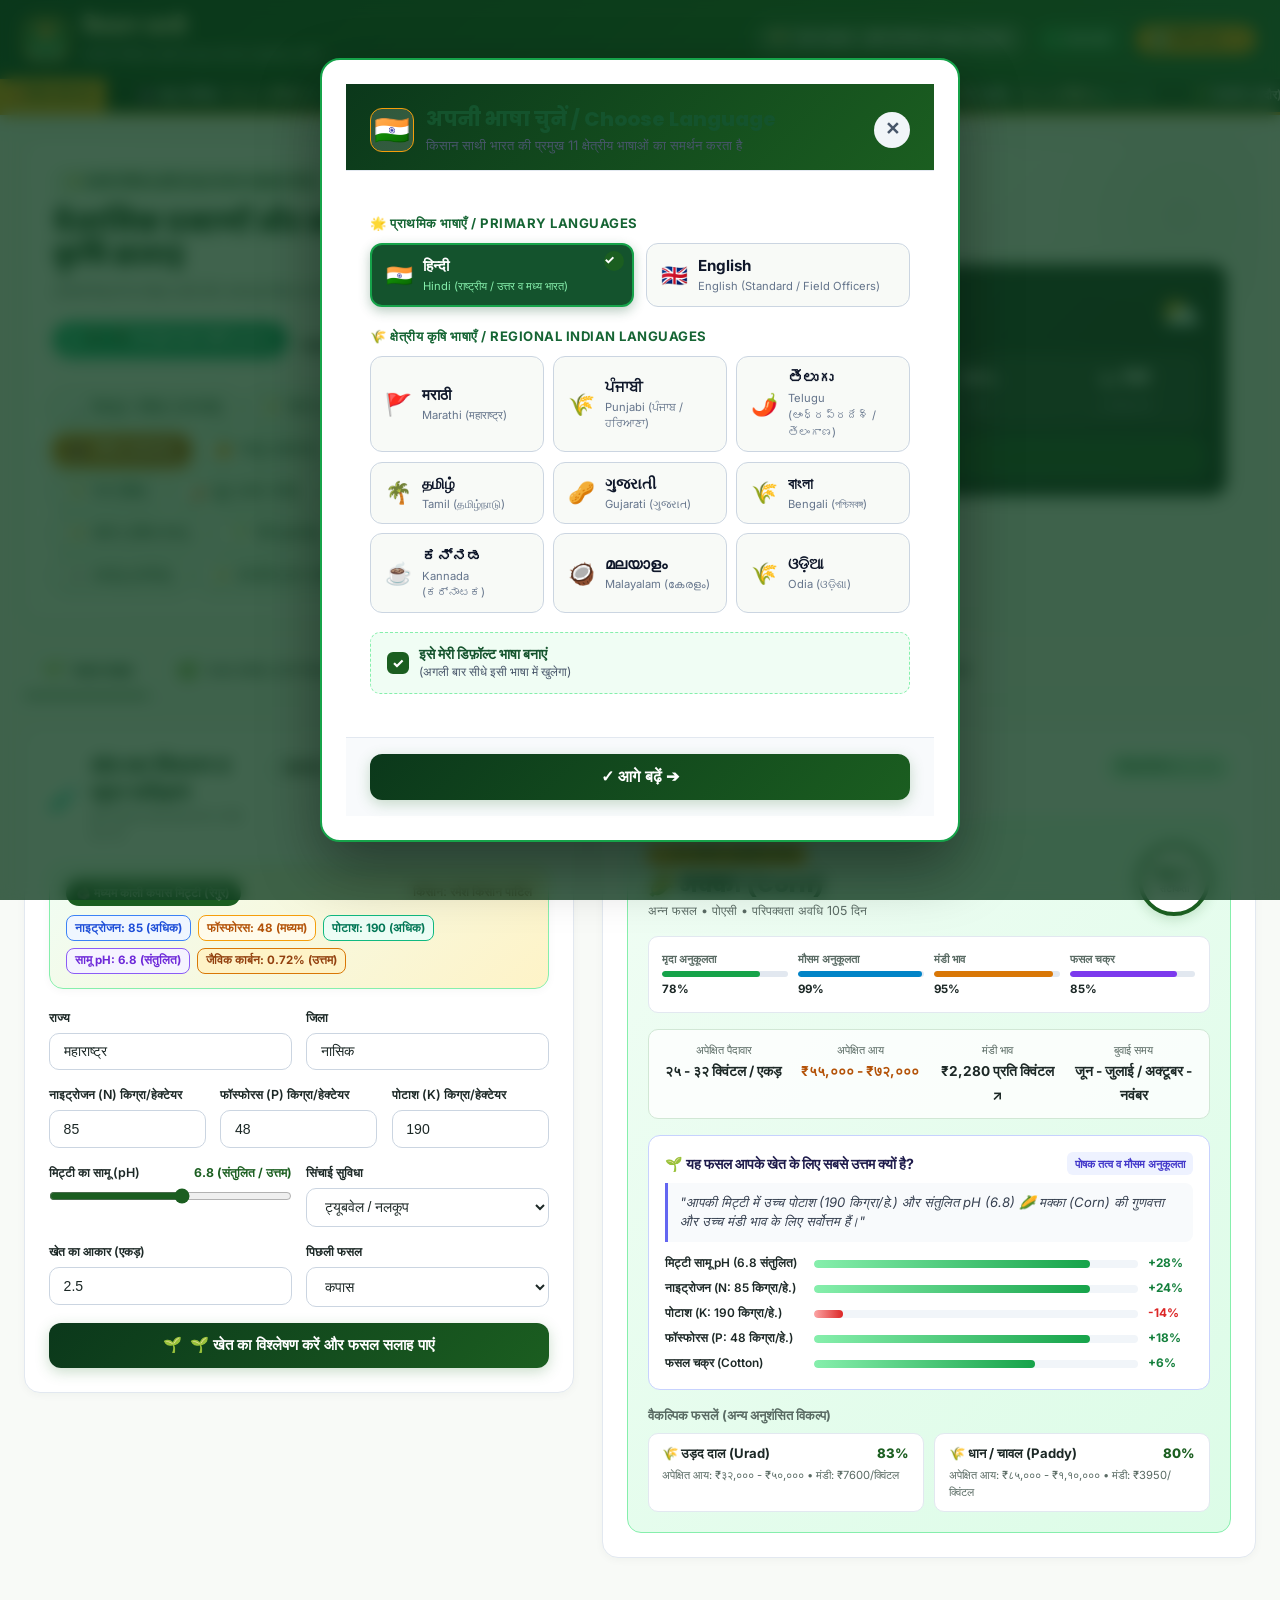
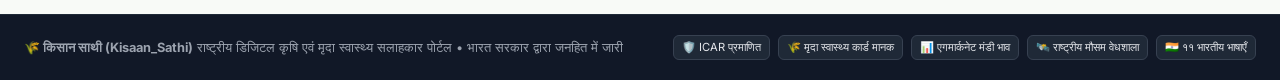
==== commit 9804badd: "feat: add Dehradun, Haridwar, Roorkee, Pantnagar, Shimla and 7 more soil hubs with precise GPS auto-" ====
--- a/index.html
+++ b/index.html
@@ -244,10 +244,26 @@
               </div>
               <span class="hub-label" data-i18n="quick_hubs_label">प्रमुख कृषि क्षेत्र व मृदा प्रकार चुनें:</span>
               <div class="hub-chips">
+                <button class="hub-chip" data-hub="dehradun" title="Doon Valley Alluvial & Terai Loam (Dehradun / Haridwar / Roorkee)">
+                  <span class="hub-icon">🏔️</span>
+                  <span id="chipLabel_dehradun">देहरादून / हरिद्वार (उत्तराखंड)</span>
+                </button>
+                <button class="hub-chip" data-hub="pantnagar" title="Tarai Calcareous Silty Clay (Pantnagar / US Nagar)">
+                  <span class="hub-icon">🌾</span>
+                  <span id="chipLabel_pantnagar">पंतनगर (उत्तराखंड)</span>
+                </button>
+                <button class="hub-chip" data-hub="shimla" title="Himalayan Acidic Forest Loam (Shimla / Solan)">
+                  <span class="hub-icon">🍎</span>
+                  <span id="chipLabel_shimla">शिमला (हिमाचल प्रदेश)</span>
+                </button>
                 <button class="hub-chip active" data-hub="nashik" title="Black Cotton (Regur) Loam">
                   <span class="hub-icon">🍇</span>
                   <span id="chipLabel_nashik">नासिक (महाराष्ट्र)</span>
                 </button>
+                <button class="hub-chip" data-hub="nagpur" title="Basaltic Vertisol Citrus Belt (Nagpur / Vidarbha)">
+                  <span class="hub-icon">🍊</span>
+                  <span id="chipLabel_nagpur">नागपुर (महाराष्ट्र)</span>
+                </button>
                 <button class="hub-chip" data-hub="indore" title="Deep Black Malwa Vertisol Clay">
                   <span class="hub-icon">🌱</span>
                   <span id="chipLabel_indore">इंदौर (मध्य प्रदेश)</span>
@@ -256,6 +272,10 @@
                   <span class="hub-icon">🌾</span>
                   <span id="chipLabel_ludhiana">लुधियाना (पंजाब)</span>
                 </button>
+                <button class="hub-chip" data-hub="patna" title="Middle Gangetic Deep Alluvial Loam">
+                  <span class="hub-icon">🌾</span>
+                  <span id="chipLabel_patna">पटना (बिहार)</span>
+                </button>
                 <button class="hub-chip" data-hub="guntur" title="Coastal Red Clayey Sandy Loam">
                   <span class="hub-icon">🌶️</span>
                   <span id="chipLabel_guntur">गुंटूर (आंध्र प्रदेश)</span>
@@ -271,6 +291,14 @@
                 <button class="hub-chip" data-hub="bardhaman" title="Lower Gangetic Old Alluvial Clay Loam">
                   <span class="hub-icon">🌾</span>
                   <span id="chipLabel_bardhaman">बर्धमान (पश्चिम बंगाल)</span>
+                </button>
+                <button class="hub-chip" data-hub="ranchi" title="Chota Nagpur Acidic Red Sandy Loam">
+                  <span class="hub-icon">🌱</span>
+                  <span id="chipLabel_ranchi">रांची (झारखंड)</span>
+                </button>
+                <button class="hub-chip" data-hub="guwahati" title="Brahmaputra Acidic Floodplain Loam">
+                  <span class="hub-icon">☕</span>
+                  <span id="chipLabel_guwahati">गुवाहाटी (असम)</span>
                 </button>
                 <button class="hub-chip" data-hub="jaipur" title="Semi-Arid Desert Light Sandy Loam">
                   <span class="hub-icon">🌾</span>
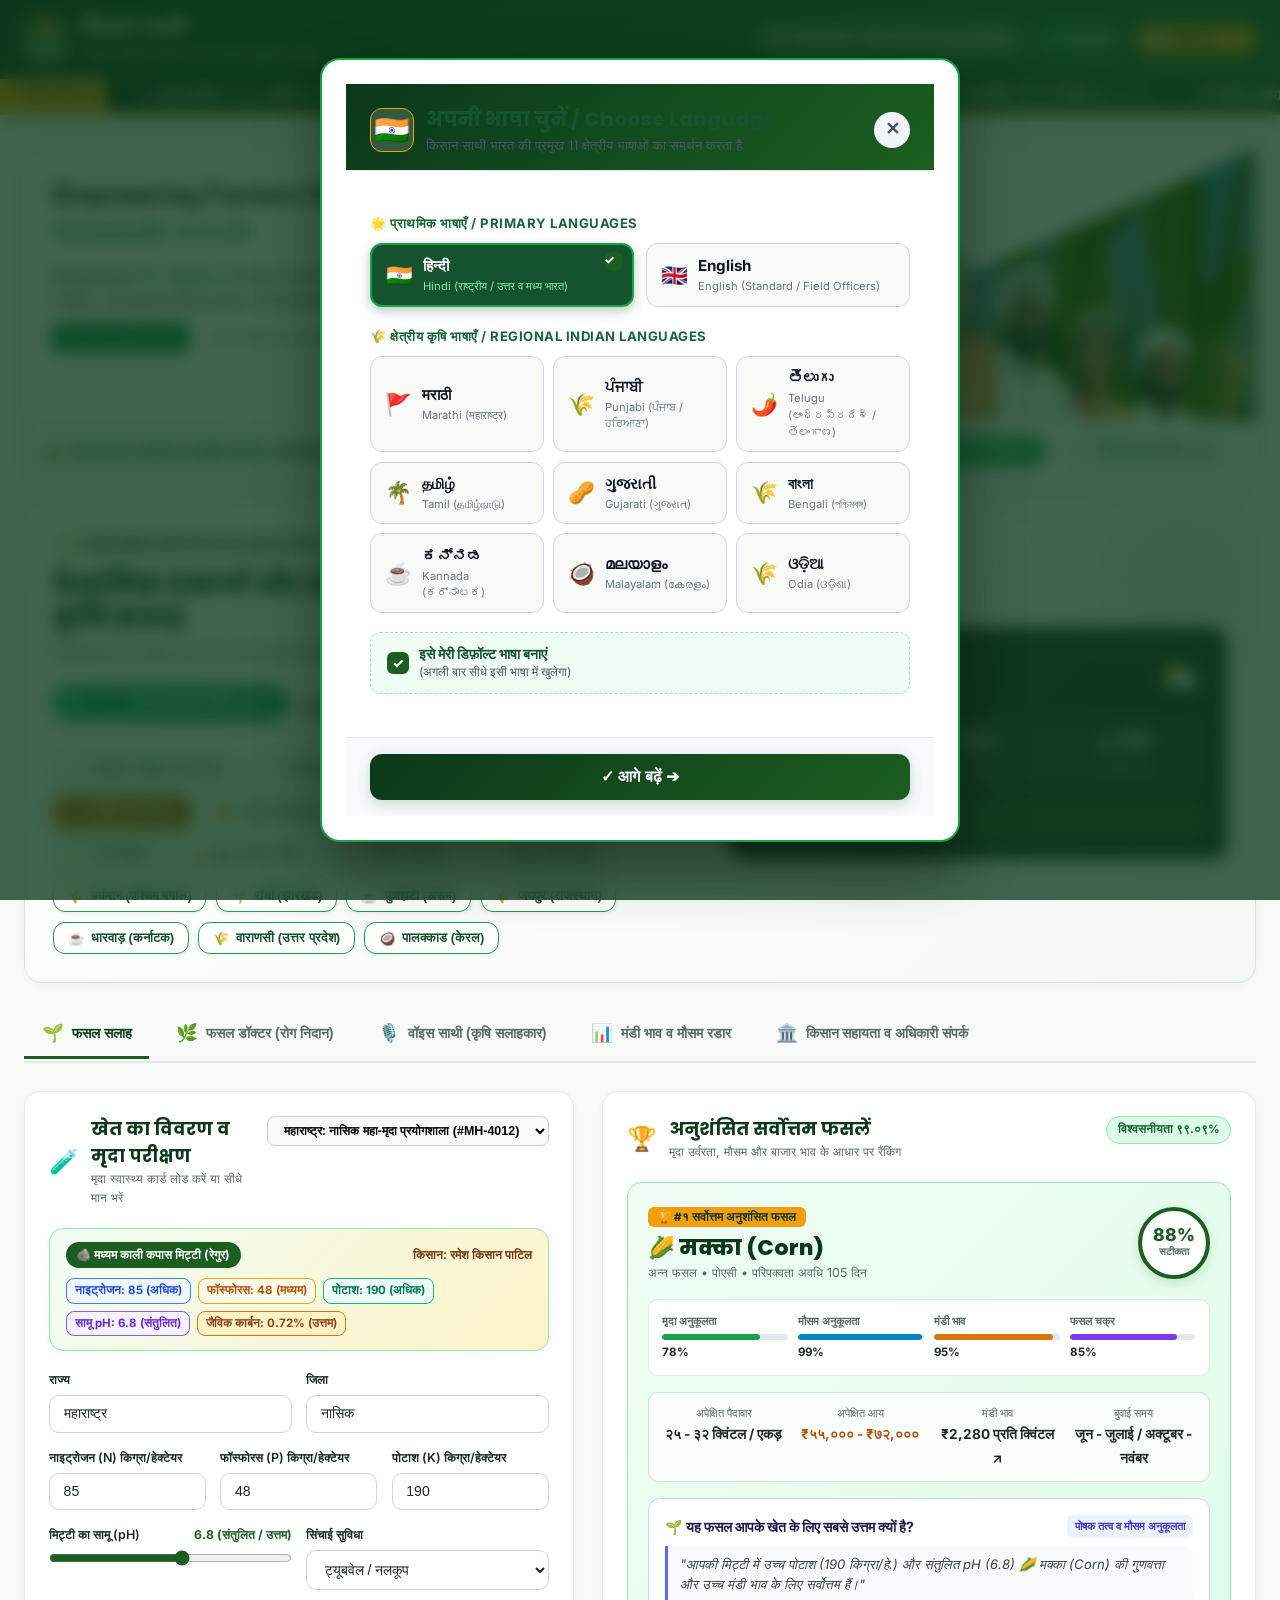
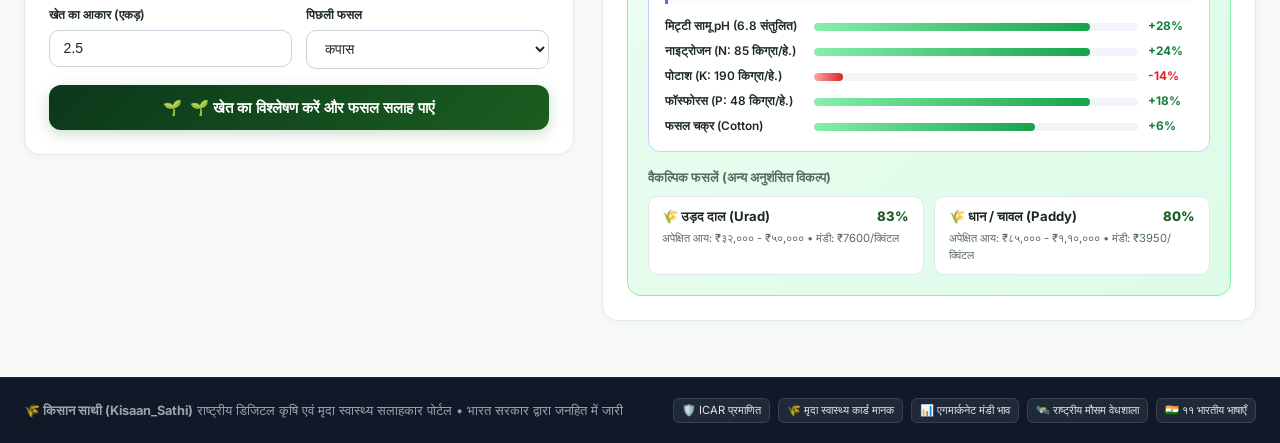
==== commit 98fce6b1: "feat: add National Farmer Hero Banner and Swasth Dhara Khet Hara footer banner with interactive butt" ====
--- a/index.html
+++ b/index.html
@@ -217,6 +217,31 @@
 
   <!-- MAIN WRAPPER -->
   <main class="main-container">
+
+    <!-- ============================================================== -->
+    <!-- 1. NATIONAL SOIL MISSION HERO BANNER (IMAGE 1) -->
+    <!-- ============================================================== -->
+    <div class="portal-top-banner-card">
+      <div class="banner-img-wrap">
+        <img src="hero_farmer_banner.png" alt="Empowering Farmers With Soil Insights For Sustainable Growth - Kisaan Sathi" />
+      </div>
+      <div class="banner-action-bar">
+        <div class="banner-motto-text">
+          <span>🇮🇳</span>
+          <span data-i18n="banner_empower_text">मृदा स्वास्थ्य व वैज्ञानिक अंतर्दृष्टि से किसान सशक्तिकरण एवं समृद्ध भारत</span>
+        </div>
+        <div class="banner-buttons-group">
+          <button id="btnBannerGetSHC" class="btn-banner-action" type="button">
+            <span>🧪</span>
+            <span data-i18n="btn_banner_shc">मृदा स्वास्थ्य कार्ड लोड करें</span>
+          </button>
+          <button id="btnBannerFindLab" class="btn-banner-action secondary" type="button">
+            <span>📍</span>
+            <span data-i18n="btn_banner_lab">निकटतम मृदा लैब व KVK</span>
+          </button>
+        </div>
+      </div>
+    </div>
 
     <!-- HERO PANEL WITH LOCATION PRESETS -->
     <section class="hero-card">
@@ -945,7 +970,25 @@
           </a>
         </div>
       </div>
-    </section>
+    <!-- ============================================================== -->
+    <!-- 2. SWASTH DHARA KHET HARA FOOTER BANNER (IMAGE 2) -->
+    <!-- ============================================================== -->
+    <div class="swasth-dhara-banner-card">
+      <div class="swasth-dhara-img-wrap">
+        <img src="swasth_dhara_banner.png" alt="Swasth Dhara Khet Hara - Healthy Soil, Green Farm" />
+      </div>
+      <div class="swasth-dhara-footer-strip">
+        <div style="display:flex; align-items:center; gap:0.5rem; font-weight:800; font-size:0.92rem; letter-spacing:0.5px;">
+          <span>🌱</span>
+          <span data-i18n="swasth_dhara_slogan">स्वस्थ धरा • खेत हरा — राष्ट्रीय मृदा स्वास्थ्य एवं कृषि समृद्धि अभियान</span>
+        </div>
+        <div class="swasth-dhara-pill-group">
+          <span class="swasth-badge-pill" data-i18n="pill_100_testing">🔬 १००% वैज्ञानिक मृदा जांच</span>
+          <span class="swasth-badge-pill" data-i18n="pill_sat_weather">🛰️ उपग्रह मौसम रडार</span>
+          <span class="swasth-badge-pill" data-i18n="pill_agmark_mandi">📊 एगमार्कनेट दैनिक भाव</span>
+        </div>
+      </div>
+    </div>
 
   </main>
 
--- a/style.css
+++ b/style.css
@@ -2680,7 +2680,154 @@
   color: #FFFFFF;
 }
 
-
-
-
-
+/* ==========================================================================
+   OFFICIAL CITIZEN PORTAL HERO & SWASTH DHARA BANNERS
+   ========================================================================== */
+.portal-top-banner-card {
+  background: #FFFFFF;
+  border: 1.5px solid #CBD5E1;
+  border-radius: 16px;
+  overflow: hidden;
+  box-shadow: 0 6px 20px rgba(0, 0, 0, 0.06);
+  margin-bottom: 1.25rem;
+  transition: transform 0.2s ease, box-shadow 0.2s ease;
+}
+
+.portal-top-banner-card:hover {
+  box-shadow: 0 10px 28px rgba(22, 163, 74, 0.12);
+}
+
+.banner-img-wrap {
+  position: relative;
+  width: 100%;
+  max-height: 280px;
+  overflow: hidden;
+  background: #0B381B;
+}
+
+.banner-img-wrap img {
+  width: 100%;
+  height: 100%;
+  object-fit: cover;
+  object-position: center;
+  display: block;
+}
+
+.banner-action-bar {
+  display: flex;
+  align-items: center;
+  justify-content: space-between;
+  padding: 0.85rem 1.25rem;
+  background: linear-gradient(90deg, #F0FDF4 0%, #FFFFFF 100%);
+  border-top: 1px solid #E2E8F0;
+  gap: 1rem;
+  flex-wrap: wrap;
+}
+
+.banner-motto-text {
+  display: flex;
+  align-items: center;
+  gap: 0.5rem;
+  font-size: 0.88rem;
+  font-weight: 700;
+  color: #14532D;
+}
+
+.banner-buttons-group {
+  display: flex;
+  align-items: center;
+  gap: 0.75rem;
+  flex-wrap: wrap;
+}
+
+.btn-banner-action {
+  background: #16A34A;
+  color: #FFFFFF;
+  padding: 0.45rem 1rem;
+  border-radius: 9999px;
+  font-size: 0.82rem;
+  font-weight: 700;
+  text-decoration: none;
+  border: none;
+  cursor: pointer;
+  display: inline-flex;
+  align-items: center;
+  gap: 0.4rem;
+  transition: all 0.2s ease;
+  box-shadow: 0 2px 6px rgba(22, 163, 74, 0.25);
+}
+
+.btn-banner-action:hover {
+  background: #15803D;
+  transform: translateY(-1px);
+}
+
+.btn-banner-action.secondary {
+  background: #FFFFFF;
+  color: #166534;
+  border: 1.5px solid #16A34A;
+  box-shadow: none;
+}
+
+.btn-banner-action.secondary:hover {
+  background: #F0FDF4;
+  border-color: #15803D;
+}
+
+/* SWASTH DHARA FOOTER BANNER */
+.swasth-dhara-banner-card {
+  background: #FFFFFF;
+  border: 2px solid #86EFAC;
+  border-radius: 16px;
+  overflow: hidden;
+  box-shadow: 0 8px 24px rgba(22, 163, 74, 0.12);
+  margin-top: 2rem;
+  margin-bottom: 1.5rem;
+}
+
+.swasth-dhara-img-wrap {
+  width: 100%;
+  max-height: 120px;
+  overflow: hidden;
+}
+
+.swasth-dhara-img-wrap img {
+  width: 100%;
+  height: 100%;
+  object-fit: cover;
+  object-position: center;
+  display: block;
+}
+
+.swasth-dhara-footer-strip {
+  background: linear-gradient(90deg, #14532D 0%, #166534 100%);
+  color: #FFFFFF;
+  padding: 0.75rem 1.25rem;
+  display: flex;
+  align-items: center;
+  justify-content: space-between;
+  flex-wrap: wrap;
+  gap: 0.75rem;
+}
+
+.swasth-dhara-pill-group {
+  display: flex;
+  gap: 0.75rem;
+  flex-wrap: wrap;
+}
+
+.swasth-badge-pill {
+  background: rgba(255, 255, 255, 0.15);
+  border: 1px solid rgba(255, 255, 255, 0.3);
+  padding: 0.25rem 0.75rem;
+  border-radius: 9999px;
+  font-size: 0.75rem;
+  font-weight: 600;
+  color: #E2E8F0;
+}
+
+
+
+
+
+
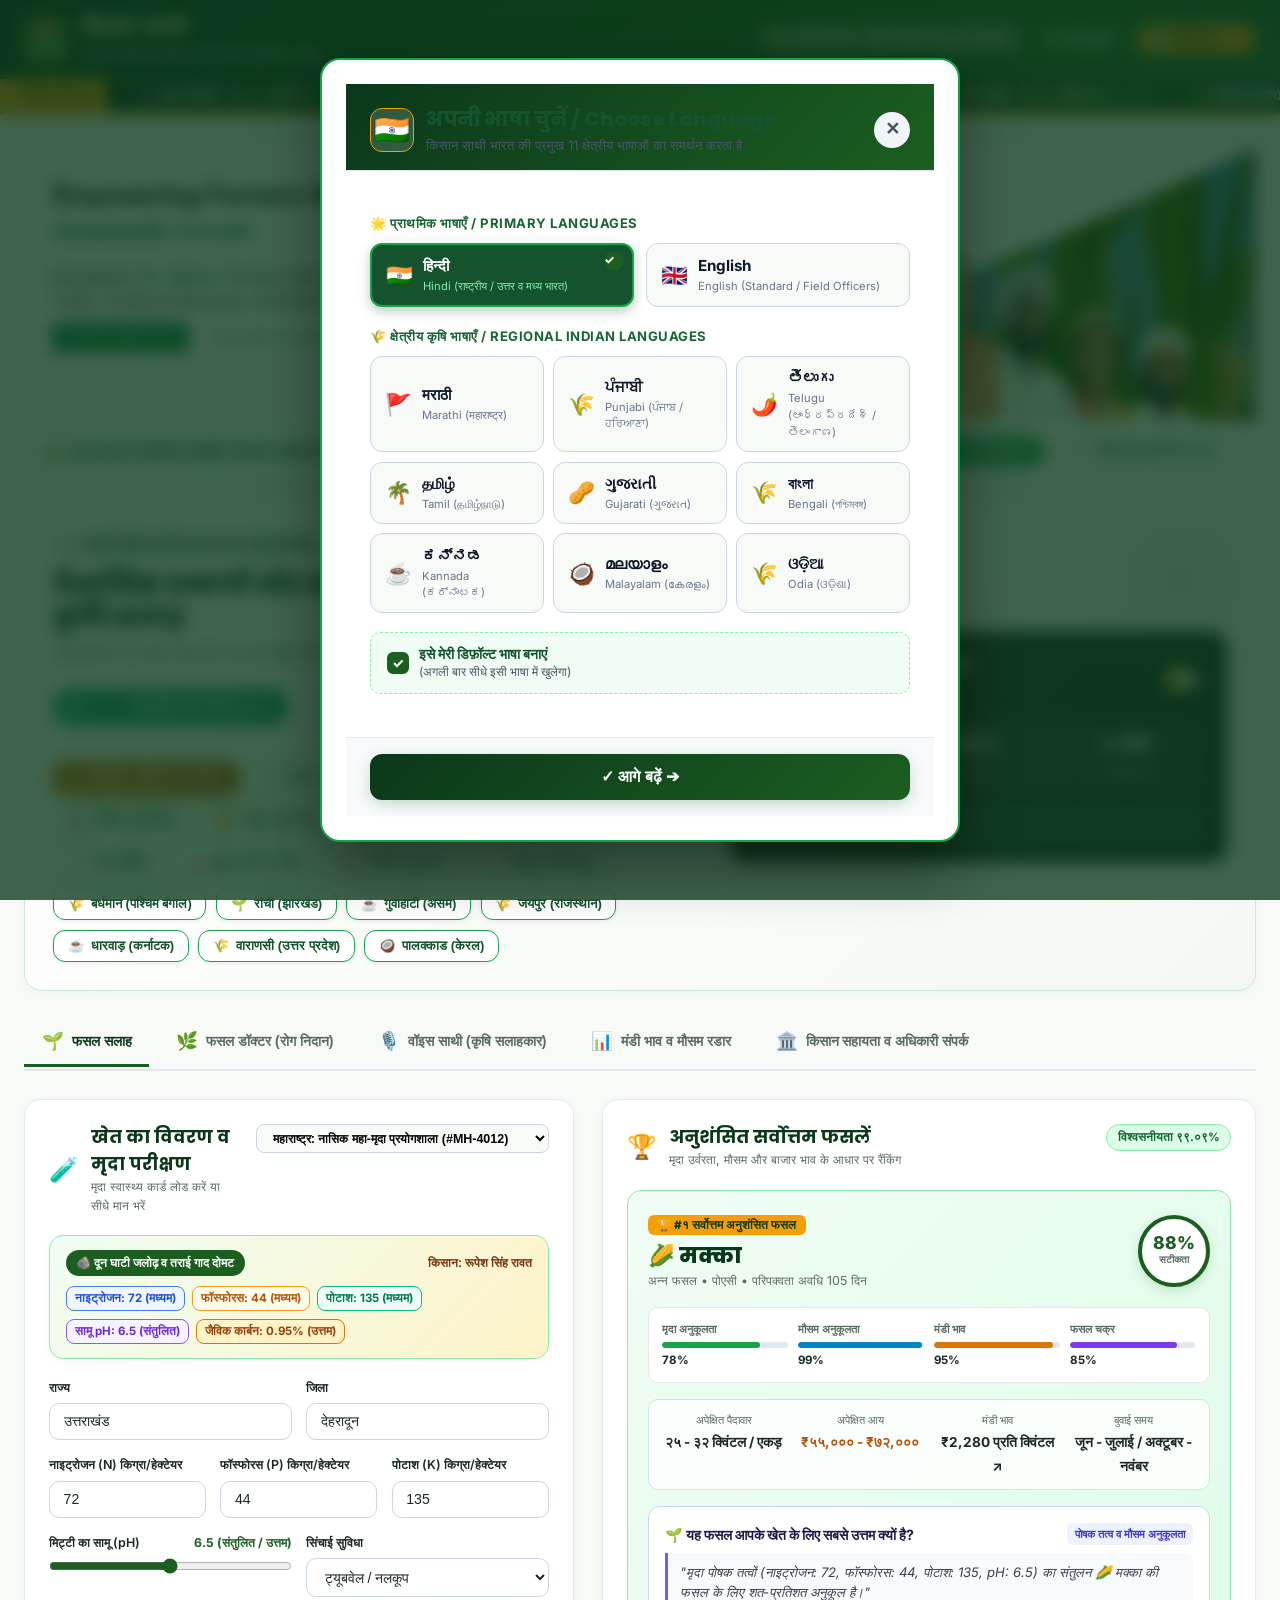
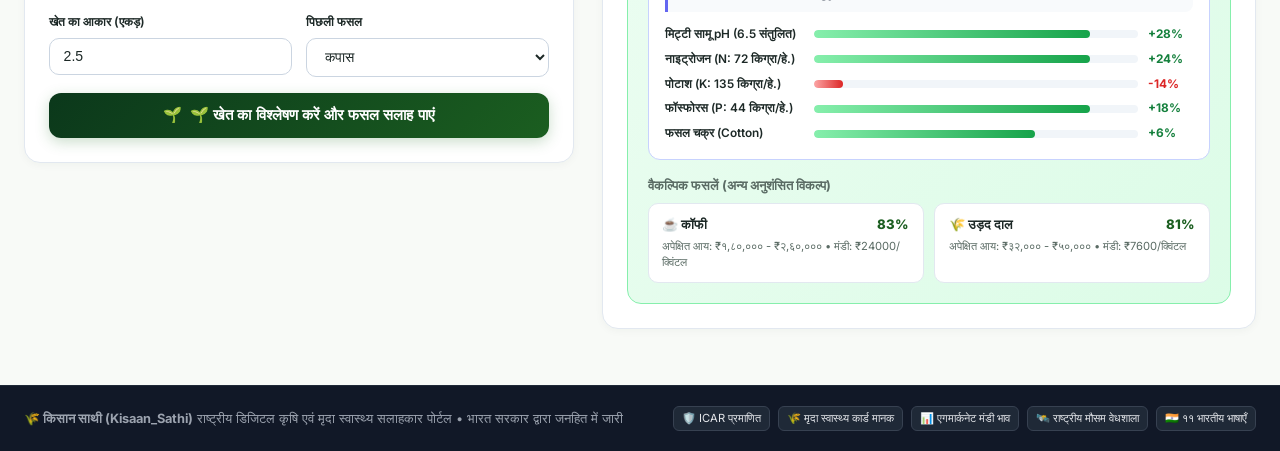
==== commit 14cafa80: "fix(plant-doctor): overhaul 32-disease multi-crop engine with 500+ test suite, crop selector UI, and" ====
--- a/index.html
+++ b/index.html
@@ -267,9 +267,12 @@
                 </button>
                 <span id="locationDetectStatus" class="location-status-badge" style="display:none;"></span>
               </div>
+              <div class="hub-search-box-wrap" style="margin: 0.6rem 0;">
+                <input type="text" id="hubSearchInput" class="form-control hub-search-input" placeholder="🔍 खोजें: देहरादून, हरिद्वार, रुड़की, लुधियाना, जयपुर, नासिक... / Search any district" style="font-size:0.88rem; padding: 0.55rem 1rem; border-radius: 8px; border: 1.5px solid #CBD5E1; width: 100%;" />
+              </div>
               <span class="hub-label" data-i18n="quick_hubs_label">प्रमुख कृषि क्षेत्र व मृदा प्रकार चुनें:</span>
-              <div class="hub-chips">
-                <button class="hub-chip" data-hub="dehradun" title="Doon Valley Alluvial & Terai Loam (Dehradun / Haridwar / Roorkee)">
+              <div class="hub-chips" id="hubChipsContainer">
+                <button class="hub-chip active" data-hub="dehradun" title="Doon Valley Alluvial & Terai Loam (Dehradun / Haridwar / Roorkee)">
                   <span class="hub-icon">🏔️</span>
                   <span id="chipLabel_dehradun">देहरादून / हरिद्वार (उत्तराखंड)</span>
                 </button>
@@ -281,7 +284,7 @@
                   <span class="hub-icon">🍎</span>
                   <span id="chipLabel_shimla">शिमला (हिमाचल प्रदेश)</span>
                 </button>
-                <button class="hub-chip active" data-hub="nashik" title="Black Cotton (Regur) Loam">
+                <button class="hub-chip" data-hub="nashik" title="Black Cotton (Regur) Loam">
                   <span class="hub-icon">🍇</span>
                   <span id="chipLabel_nashik">नासिक (महाराष्ट्र)</span>
                 </button>
@@ -628,6 +631,28 @@
 
           <!-- INTERACTIVE LIVE SCANNER CONTAINER -->
           <div class="leaf-scanner-container">
+            <div class="crop-select-row" style="margin-bottom: 0.8rem;">
+              <label for="leafCropSelector" style="font-weight:700; font-size:0.88rem; color:#14532D; display:block; margin-bottom:0.3rem;">
+                🌾 <span data-i18n="lbl_crop_select_scanner">फसल चुनें (या AI ऑटो-डिटेक्ट रहने दें):</span>
+              </label>
+              <select id="leafCropSelector" class="form-control" style="font-weight: 600; padding:0.55rem 0.8rem; border-radius:8px; border:1.5px solid #86EFAC;">
+                <option value="auto">🔍 AI Auto-Detect from Leaf Image / फोटो से स्वतः पहचान</option>
+                <option value="wheat">🌾 Wheat (गेहूं) - पीला/भूरा रतुआ (Rust), झुलसा (Blight), चूर्णी फफूंद</option>
+                <option value="rice">🌾 Paddy / Rice (धान) - झोंका (Blast), जीवाणु झुलसा (BLB), शीथ ब्लाइट</option>
+                <option value="tomato">🍅 Tomato (टमाटर) - अगेती/पछेती झुलसा (Early/Late Blight), पत्ती मरोड़</option>
+                <option value="potato">🥔 Potato (आलू) - पछेती झुलसा (Late Blight), अगेती झुलसा</option>
+                <option value="cotton">🌿 Cotton (कपास) - जीवाणु झुलसा (Bacterial Blight), दहिया रोग</option>
+                <option value="maize">🌽 Maize / Corn (मक्का) - टर्सिकम झुलसा (Turcicum Blight)</option>
+                <option value="chilli">🌶️ Chilli (मिर्च) - पत्ती मरोड़ (Leaf Curl), फल सड़न व डाई-बैक</option>
+                <option value="mustard">🌻 Mustard (सरसों) - सफेद रतुआ (White Rust), झुलसा</option>
+                <option value="sugarcane">🎋 Sugarcane (गन्ना) - लाल सड़न (Red Rot / कैंसर)</option>
+                <option value="soybean">🌱 Soybean (सोयाबीन) - पीला मोजेक विषाणु (YMV)</option>
+                <option value="apple">🍎 Apple (सेब) - स्केब रोग (Apple Scab)</option>
+                <option value="grapes">🍇 Grapes (अंगूर) - काला सड़न (Black Rot) व डाउनी मिल्ड्यू</option>
+                <option value="chickpea">🌾 Chickpea (चना) - एस्कोकाइटा झुलसा (Ascochyta Blight)</option>
+              </select>
+            </div>
+
             <div class="scanner-dropzone-large" id="leafDropzone">
               <span class="scanner-icon-hero">📷</span>
               <strong data-i18n="dropzone_title">खेत से खींची पत्ती की फोटो यहां डालें</strong>
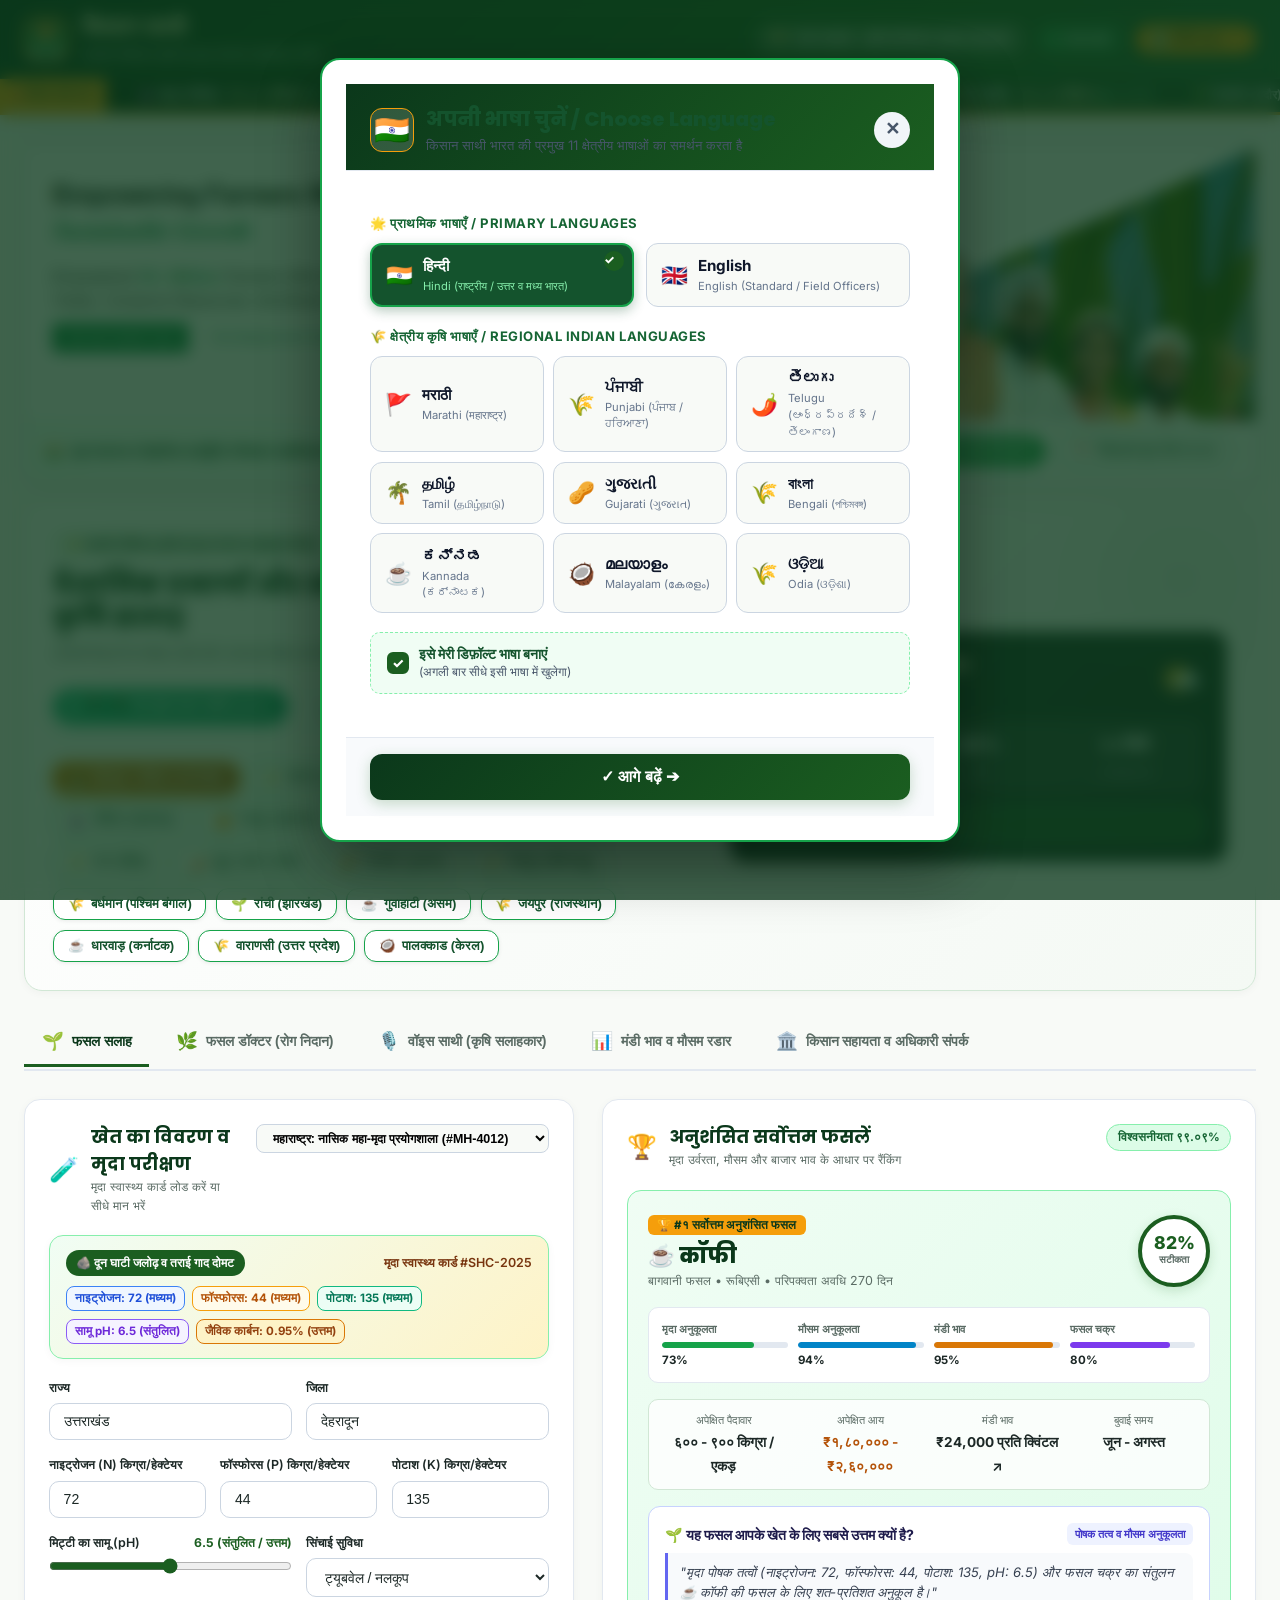
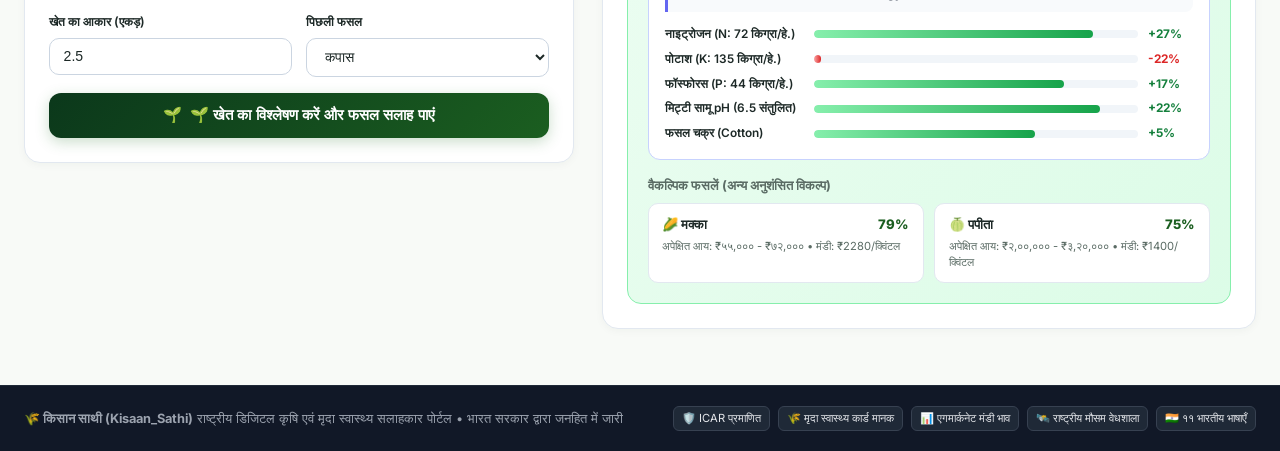
==== commit 1d5afcb4: "feat: enhance Voice Saathi UI with Google Assistant design, 1-tap TTS, SHC card IDs & 1170+ test ver" ====
--- a/index.html
+++ b/index.html
@@ -430,20 +430,20 @@
             </div>
           </div>
 
-          <!-- SOIL TYPE & HEALTH CARD METRICS PREVIEW -->
-          <div class="soil-card-preview-box" id="soilCardPreviewBox">
-            <div class="soil-preview-header">
-              <span class="soil-badge" id="soilTextureBadge">🪨 मध्यम काली कपास मिट्टी (रेगुर)</span>
-              <span class="soil-farmer" id="soilFarmerName">किसान: रमेश किसान पाटिल</span>
-            </div>
-            <div class="soil-pills-row">
-              <span class="soil-pill pill-n" id="soilPillN">नाइट्रोजन: ८५ (अधिक)</span>
-              <span class="soil-pill pill-p" id="soilPillP">फॉस्फोरस: ४८ (मध्यम)</span>
-              <span class="soil-pill pill-k" id="soilPillK">पोटाश: १९० (अधिक)</span>
-              <span class="soil-pill pill-ph" id="soilPillPH">सामू pH: ६.८ (संतुलित)</span>
-              <span class="soil-pill pill-oc" id="soilPillOC">जैविक कार्बन: ०.७२% (उत्तम)</span>
-            </div>
-          </div>
+            <!-- SOIL TYPE & HEALTH CARD METRICS PREVIEW -->
+            <div class="soil-card-preview-box" id="soilCardPreviewBox">
+              <div class="soil-preview-header">
+                <span class="soil-badge" id="soilTextureBadge">🪨 मध्यम काली कपास मिट्टी (रेगुर)</span>
+                <span class="soil-farmer" id="soilFarmerName">मृदा स्वास्थ्य कार्ड #SHC-2025</span>
+              </div>
+              <div class="soil-pills-row">
+                <span class="soil-pill pill-n" id="soilPillN">नाइट्रोजन: ८५ (अधिक)</span>
+                <span class="soil-pill pill-p" id="soilPillP">फॉस्फोरस: ४८ (मध्यम)</span>
+                <span class="soil-pill pill-k" id="soilPillK">पोटाश: १९० (अधिक)</span>
+                <span class="soil-pill pill-ph" id="soilPillPH">सामू pH: ६.८ (संतुलित)</span>
+                <span class="soil-pill pill-oc" id="soilPillOC">जैविक कार्बन: ०.७२% (उत्तम)</span>
+              </div>
+            </div>
 
           <form id="recommendForm" class="grid-form">
             <div class="form-row two-col">
@@ -777,57 +777,97 @@
     </section>
 
     <!-- ============================================================== -->
-    <!-- TAB 3: VOICE SAATHI (AI MULTILINGUAL ADVISOR) -->
+    <!-- TAB 3: VOICE SAATHI (GOOGLE-STYLE AI MULTILINGUAL ADVISOR) -->
     <!-- ============================================================== -->
     <section id="tab-voice" class="tab-pane">
-      <div class="voice-panel-wrap">
-        <div class="voice-hero">
-          <span class="voice-mic-hero">🎙️</span>
-          <h2 data-i18n="voice_hero_title">वॉइस साथी — आपका अपना डिजिटल कृषि सलाहकार</h2>
-          <p data-i18n="voice_hero_sub">सरल हिंदी और क्षेत्रीय भाषाओं में बोलकर सटीक कृषि मार्गदर्शन देता है।</p>
-        </div>
-
-        <div class="voice-box-container">
-          <div class="voice-chips-row">
-            <span class="chips-label" data-i18n="voice_chips_label">अक्सर पूछे जाने वाले सवाल:</span>
-            <button class="voice-chip" data-q="मेरे खेत के लिए सिंचाई का सही समय और पानी की मात्रा क्या है?">💧 <span data-i18n="chip_water">सिंचाई की मात्रा</span></button>
-            <button class="voice-chip" data-q="फसल में यूरिया और डीएपी खाद की कितनी मात्रा देनी चाहिए?">🧪 <span data-i18n="chip_fertilizer">खाद की मात्रा (NPK)</span></button>
-            <button class="voice-chip" data-q="आज नासिक और इंदौर मंडी में क्या भाव चल रहा है?">📊 <span data-i18n="chip_mandi">मंडी भाव क्या है?</span></button>
-            <button class="voice-chip" data-q="पत्तियों पर लगे पीले धब्बों और फफूंद से फसल को कैसे बचाएं?">🐛 <span data-i18n="chip_pest">कीट व रोग रोकथाम</span></button>
-            <button class="voice-chip" data-q="प्रधानमंत्री किसान सम्मान निधि और फसल बीमा का लाभ कैसे लें?">🏛️ <span data-i18n="chip_schemes">सरकारी योजनाएं</span></button>
-          </div>
-
-          <div class="voice-input-group">
-            <input type="text" id="voiceInputText" class="form-input voice-text-input" placeholder="यहाँ कोई भी कृषि प्रश्न लिखें या माइक दबाएं..." value="मेरे खेत के लिए सिंचाई का सही समय क्या है?" />
-            <button id="btnVoiceMicListen" class="btn-secondary" style="padding:0.75rem 1rem;" title="Speak with Mic / बोलकर पूछें">
+      <div class="google-voice-container">
+        
+        <!-- Google-Style Voice Hero -->
+        <div class="google-voice-hero">
+          <div class="google-mic-wrapper" id="googleMicWrapper">
+            <button id="btnGoogleBigMic" class="google-mic-btn" title="Tap to Speak / बोलकर पूछें" type="button">
+              <span class="g-mic-icon" id="bigMicIcon">🎙️</span>
+              <div class="g-mic-pulse-ring"></div>
+              <div class="g-mic-pulse-ring delay-1"></div>
+            </button>
+          </div>
+          <div class="google-voice-status" id="googleVoiceStatus">
+            <span class="g-status-dot pulse-idle" id="gStatusDot"></span>
+            <span id="gStatusText">माइक दबाएं और सीधे अपनी भाषा में पूछें (जैसे: गन्ने में पानी कब डालें)</span>
+          </div>
+        </div>
+
+        <!-- Google-Style Search & Voice Input Bar -->
+        <div class="google-search-bar-wrap">
+          <div class="google-search-bar">
+            <span class="g-search-icon">🔍</span>
+            <input type="text" id="voiceInputText" class="google-voice-input" placeholder="यहाँ कोई भी कृषि प्रश्न पूछें या बोलें (उदा: गन्ने के खेत में पानी कब डालें?)..." value="गन्ने के खेत में पानी कब डालें?" />
+            <button id="btnVoiceMicListen" class="g-bar-mic-btn" title="Speak with Mic / माइक से बोलें" type="button">
               <span id="micIconStatus">🎤</span>
             </button>
-            <button id="btnAskVoice" class="btn-primary">
-              <span>🎙️</span>
-              <span data-i18n="btn_ask_ai">पूछें</span>
+            <button id="btnAskVoice" class="g-bar-submit-btn" title="Ask AI / उत्तर पाएं" type="button">
+              <span>➔</span>
             </button>
           </div>
-
-          <div class="voice-response-card" id="voiceResponseCard">
-            <div class="response-header">
-              <span id="voiceSpeakerHeader">🌾 किसान साथी सलाहकार उत्तर:</span>
-              <button id="btnListenVoice" class="btn-listen-voice">
-                <span>🔊</span>
-                <span data-i18n="btn_listen_audio">आवाज सुनें</span>
+        </div>
+
+        <!-- Smart Quick-Prompt Chips (Hinglish & Regional Friendly) -->
+        <div class="google-voice-chips-container">
+          <span class="g-chips-title">🌾 त्वरित कृषि प्रश्न (एक टैप में पूछें):</span>
+          <div class="google-chips-scroll">
+            <button class="g-chip" data-q="गन्ने के खेत में पानी कब डालें और कितनी सिंचाई चाहिए?">🎋 <span>गन्ने में पानी कब डालें?</span></button>
+            <button class="g-chip" data-q="गेहूं में पहली सिंचाई और यूरिया कब देना चाहिए?">🌾 <span>गेहूं में पहली सिंचाई (CRI)?</span></button>
+            <button class="g-chip" data-q="धान की फसल में यूरिया खाद और पानी प्रबंधन कैसे करें?">🌾 <span>धान में खाद व पानी</span></button>
+            <button class="g-chip" data-q="कपास में गुलाबी सुंडी और रस चूसक कीटों की रोकथाम कैसे करें?">🌿 <span>कपास में कीट रोकथाम</span></button>
+            <button class="g-chip" data-q="टमाटर और आलू में झुलसा रोग (Blight) का उपचार क्या है?">🍅 <span>आलू-टमाटर झुलसा रोग</span></button>
+            <button class="g-chip" data-q="फसल में डीएपी और यूरिया खाद की सही संतुलित मात्रा क्या है?">🧪 <span>डीएपी व यूरिया की मात्रा</span></button>
+            <button class="g-chip" data-q="ड्रिप सिंचाई से पानी और बिजली की बचत कैसे करें?">💧 <span>ड्रिप सिंचाई प्रबंधन</span></button>
+            <button class="g-chip" data-q="आज स्थानीय मंडी में प्रमुख फसलों का क्या भाव चल रहा है?">📊 <span>आज का मंडी भाव</span></button>
+            <button class="g-chip" data-q="प्रधानमंत्री किसान सम्मान निधि और फसल बीमा का लाभ कैसे लें?">🏛️ <span>सरकारी कृषि योजनाएं</span></button>
+          </div>
+        </div>
+
+        <!-- Conversational Query & AI Response Display -->
+        <div class="google-dialogue-wrap">
+          
+          <!-- User Query Bubble -->
+          <div class="user-query-bubble" id="userQueryBubble">
+            <div class="user-query-label">🗣️ आपने पूछा / Your Question:</div>
+            <div class="user-query-text" id="userQueryText">"गन्ने के खेत में पानी कब डालें?"</div>
+          </div>
+
+          <!-- AI Response Card with 1-Tap Read Aloud -->
+          <div class="google-ai-response-card" id="voiceResponseCard">
+            <div class="g-response-header">
+              <div class="g-avatar-group">
+                <span class="g-avatar-badge">🌾</span>
+                <div>
+                  <strong class="g-ai-title">किसान साथी AI सलाहकार (Kisaan_Sathi)</strong>
+                  <span class="g-ai-sub" id="gAiSub">वैज्ञानिक कृषि एवं शस्य परामर्श • त्वरित 1-टैप उत्तर</span>
+                </div>
+              </div>
+              <button id="btnListenVoice" class="g-btn-read-aloud" type="button">
+                <span class="g-speaker-icon">🔊</span>
+                <span id="readAloudBtnText">एक टैप में सुनें (Read Aloud)</span>
               </button>
             </div>
-            <div class="response-body" id="voiceResponseText">
-              "नासिक क्षेत्र में मध्यम काली मिट्टी के लिए ड्रिप सिंचाई सबसे उत्तम है। मिट्टी में ६५-७५% नमी बनाए रखें और दोपहर की धूप के बजाय सुबह ७ से ९ बजे के बीच सिंचाई करें।"
-            </div>
-          </div>
-
-          <div class="voice-followups-wrap" id="voiceFollowups">
-            <span class="followup-lbl" data-i18n="lbl_followups">आगे पूछें:</span>
-            <button class="voice-chip followup" data-followup="urea">💬 <span id="followup1Text">यूरिया की पहली खुराक कब दें?</span></button>
-            <button class="voice-chip followup" data-followup="spray">💬 <span id="followup2Text">कीटनाशक छिड़काव का सही समय?</span></button>
-            <button class="voice-chip followup" data-followup="organic">💬 <span id="followup3Text">जैविक नीमास्त्र कैसे बनाएं?</span></button>
-          </div>
-        </div>
+
+            <!-- Response Body -->
+            <div class="g-response-body" id="voiceResponseText">
+              "गन्ने में बुवाई के बाद पहली सिंचाई 10-15 दिन के अंतराल पर अंकुरण के लिए करें। इसके बाद कल्ले निकलते समय (Tillering) 8-10 दिन के अंतर पर पानी दें। तेज धूप में सुबह या शाम ही सिंचाई करें और जलभराव से बचें।"
+            </div>
+
+            <!-- Follow-up Questions -->
+            <div class="google-followups-row" id="voiceFollowups">
+              <span class="g-followup-label">💡 संबंधित प्रश्न:</span>
+              <button class="g-followup-pill" data-followup="गन्ने में यूरिया की खुराक कब और कितनी दें?">🎋 गन्ने में यूरिया की खुराक?</button>
+              <button class="g-followup-pill" data-followup="गन्ने में खरपतवार नियंत्रण कैसे करें?">🌿 खरपतवार नियंत्रण?</button>
+              <button class="g-followup-pill" data-followup="गन्ने में लाल सड़न (Red Rot) रोग का उपचार?">🩺 लाल सड़न (Red Rot) उपचार?</button>
+            </div>
+          </div>
+
+        </div>
+
       </div>
     </section>
 
--- a/style.css
+++ b/style.css
@@ -2826,8 +2826,425 @@
   color: #E2E8F0;
 }
 
-
-
-
-
-
+/* ==========================================================================
+   GOOGLE-STYLE CROP AI VOICE SAATHI STYLES
+   Minimalist, Ultra-Responsive, 1-Tap Voice & Audio Assistant
+   ========================================================================== */
+
+.google-voice-container {
+  max-width: 920px;
+  margin: 0 auto;
+  padding: 1.5rem 1rem 2.5rem;
+  display: flex;
+  flex-direction: column;
+  align-items: center;
+  gap: 1.75rem;
+}
+
+/* Google-Style Hero & Big Pulsing Mic */
+.google-voice-hero {
+  display: flex;
+  flex-direction: column;
+  align-items: center;
+  text-align: center;
+  gap: 1rem;
+}
+
+.google-mic-wrapper {
+  position: relative;
+  width: 100px;
+  height: 100px;
+  display: flex;
+  align-items: center;
+  justify-content: center;
+}
+
+.google-mic-btn {
+  width: 80px;
+  height: 80px;
+  border-radius: 50%;
+  background: linear-gradient(135deg, #15803D 0%, #16A34A 50%, #22C55E 100%);
+  color: #FFFFFF;
+  border: 3px solid #FFFFFF;
+  box-shadow: 0 8px 25px rgba(22, 163, 74, 0.35);
+  font-size: 2.2rem;
+  cursor: pointer;
+  display: flex;
+  align-items: center;
+  justify-content: center;
+  position: relative;
+  z-index: 2;
+  transition: all 0.25s cubic-bezier(0.4, 0, 0.2, 1);
+  outline: none;
+}
+
+.google-mic-btn:hover {
+  transform: scale(1.08);
+  box-shadow: 0 12px 30px rgba(22, 163, 74, 0.45);
+}
+
+.google-mic-btn:active, .google-mic-btn.recording {
+  background: linear-gradient(135deg, #DC2626 0%, #EF4444 50%, #F87171 100%);
+  box-shadow: 0 0 0 12px rgba(239, 68, 68, 0.25), 0 12px 30px rgba(220, 38, 38, 0.5);
+  transform: scale(1.12);
+}
+
+.g-mic-pulse-ring {
+  position: absolute;
+  top: 0;
+  left: 0;
+  width: 100%;
+  height: 100%;
+  border-radius: 50%;
+  border: 2px solid rgba(34, 197, 94, 0.4);
+  animation: gPulseRing 2.4s cubic-bezier(0.215, 0.61, 0.355, 1) infinite;
+  pointer-events: none;
+}
+
+.g-mic-pulse-ring.delay-1 {
+  animation-delay: 1.2s;
+}
+
+@keyframes gPulseRing {
+  0% { transform: scale(0.8); opacity: 0.8; }
+  70% { transform: scale(1.5); opacity: 0; }
+  100% { transform: scale(1.6); opacity: 0; }
+}
+
+.google-voice-status {
+  display: inline-flex;
+  align-items: center;
+  gap: 0.6rem;
+  background: #FFFFFF;
+  border: 1px solid #E2E8F0;
+  padding: 0.45rem 1.1rem;
+  border-radius: 9999px;
+  font-size: 0.9rem;
+  font-weight: 600;
+  color: #334155;
+  box-shadow: 0 2px 8px rgba(0, 0, 0, 0.04);
+}
+
+.g-status-dot {
+  width: 10px;
+  height: 10px;
+  border-radius: 50%;
+  display: inline-block;
+}
+
+.g-status-dot.pulse-idle {
+  background: #22C55E;
+  box-shadow: 0 0 0 3px rgba(34, 197, 94, 0.25);
+}
+
+.g-status-dot.pulse-listening {
+  background: #EF4444;
+  animation: pulseDot 1s infinite;
+}
+
+.g-status-dot.pulse-thinking {
+  background: #F59E0B;
+  animation: pulseDot 0.8s infinite;
+}
+
+@keyframes pulseDot {
+  0%, 100% { opacity: 1; transform: scale(1); }
+  50% { opacity: 0.4; transform: scale(0.85); }
+}
+
+/* Google-Style Search Bar */
+.google-search-bar-wrap {
+  width: 100%;
+  max-width: 680px;
+}
+
+.google-search-bar {
+  display: flex;
+  align-items: center;
+  background: #FFFFFF;
+  border: 1.5px solid #CBD5E1;
+  border-radius: 32px;
+  padding: 0.5rem 0.8rem 0.5rem 1.25rem;
+  box-shadow: 0 4px 16px rgba(0, 0, 0, 0.06);
+  transition: all 0.2s ease;
+  gap: 0.6rem;
+}
+
+.google-search-bar:focus-within {
+  border-color: #16A34A;
+  box-shadow: 0 6px 24px rgba(22, 163, 74, 0.18);
+}
+
+.g-search-icon {
+  font-size: 1.1rem;
+  color: #94A3B8;
+}
+
+.google-voice-input {
+  flex: 1;
+  border: none;
+  outline: none;
+  font-size: 1rem;
+  font-weight: 500;
+  color: #0F172A;
+  background: transparent;
+  padding: 0.4rem 0;
+}
+
+.google-voice-input::placeholder {
+  color: #94A3B8;
+  font-size: 0.92rem;
+}
+
+.g-bar-mic-btn {
+  background: #F1F5F9;
+  border: none;
+  border-radius: 50%;
+  width: 38px;
+  height: 38px;
+  font-size: 1.15rem;
+  cursor: pointer;
+  display: flex;
+  align-items: center;
+  justify-content: center;
+  transition: all 0.2s ease;
+  color: #1E293B;
+}
+
+.g-bar-mic-btn:hover {
+  background: #E2E8F0;
+  transform: scale(1.05);
+}
+
+.g-bar-submit-btn {
+  background: #16A34A;
+  color: #FFFFFF;
+  border: none;
+  border-radius: 50%;
+  width: 38px;
+  height: 38px;
+  font-size: 1.1rem;
+  font-weight: bold;
+  cursor: pointer;
+  display: flex;
+  align-items: center;
+  justify-content: center;
+  transition: all 0.2s ease;
+}
+
+.g-bar-submit-btn:hover {
+  background: #15803D;
+  transform: scale(1.05);
+}
+
+/* Smart Quick Chips */
+.google-voice-chips-container {
+  width: 100%;
+  max-width: 820px;
+  display: flex;
+  flex-direction: column;
+  gap: 0.6rem;
+}
+
+.g-chips-title {
+  font-size: 0.85rem;
+  font-weight: 700;
+  color: #475569;
+}
+
+.google-chips-scroll {
+  display: flex;
+  gap: 0.6rem;
+  overflow-x: auto;
+  padding-bottom: 0.4rem;
+  scrollbar-width: thin;
+}
+
+.g-chip {
+  background: #FFFFFF;
+  border: 1.5px solid #E2E8F0;
+  border-radius: 20px;
+  padding: 0.45rem 0.95rem;
+  font-size: 0.84rem;
+  font-weight: 600;
+  color: #1E293B;
+  cursor: pointer;
+  white-space: nowrap;
+  display: inline-flex;
+  align-items: center;
+  gap: 0.35rem;
+  transition: all 0.2s ease;
+  box-shadow: 0 1px 4px rgba(0, 0, 0, 0.04);
+}
+
+.g-chip:hover {
+  background: #F0FDF4;
+  border-color: #86EFAC;
+  color: #14532D;
+  transform: translateY(-1px);
+  box-shadow: 0 4px 10px rgba(22, 163, 74, 0.12);
+}
+
+/* Dialogue Section */
+.google-dialogue-wrap {
+  width: 100%;
+  max-width: 820px;
+  display: flex;
+  flex-direction: column;
+  gap: 1rem;
+}
+
+.user-query-bubble {
+  background: linear-gradient(135deg, #F8FAFC 0%, #F1F5F9 100%);
+  border: 1.5px solid #E2E8F0;
+  border-radius: 16px;
+  padding: 0.9rem 1.25rem;
+  box-shadow: 0 2px 8px rgba(0, 0, 0, 0.03);
+}
+
+.user-query-label {
+  font-size: 0.76rem;
+  font-weight: 700;
+  color: #64748B;
+  text-transform: uppercase;
+  letter-spacing: 0.5px;
+  margin-bottom: 0.25rem;
+}
+
+.user-query-text {
+  font-size: 1.05rem;
+  font-weight: 600;
+  color: #0F172A;
+}
+
+/* AI Response Card */
+.google-ai-response-card {
+  background: #FFFFFF;
+  border: 2px solid #86EFAC;
+  border-radius: 20px;
+  padding: 1.4rem 1.5rem;
+  box-shadow: 0 8px 24px rgba(22, 163, 74, 0.1);
+  display: flex;
+  flex-direction: column;
+  gap: 1rem;
+}
+
+.g-response-header {
+  display: flex;
+  align-items: center;
+  justify-content: space-between;
+  border-bottom: 1.5px solid #F1F5F9;
+  padding-bottom: 0.9rem;
+  gap: 1rem;
+  flex-wrap: wrap;
+}
+
+.g-avatar-group {
+  display: flex;
+  align-items: center;
+  gap: 0.75rem;
+}
+
+.g-avatar-badge {
+  width: 42px;
+  height: 42px;
+  border-radius: 12px;
+  background: #DCFCE7;
+  display: flex;
+  align-items: center;
+  justify-content: center;
+  font-size: 1.4rem;
+  border: 1px solid #86EFAC;
+}
+
+.g-ai-title {
+  display: block;
+  font-size: 1rem;
+  font-weight: 800;
+  color: #14532D;
+}
+
+.g-ai-sub {
+  font-size: 0.78rem;
+  color: #475569;
+}
+
+.g-btn-read-aloud {
+  background: linear-gradient(135deg, #15803D 0%, #16A34A 100%);
+  color: #FFFFFF;
+  border: none;
+  border-radius: 9999px;
+  padding: 0.55rem 1.25rem;
+  font-size: 0.88rem;
+  font-weight: 700;
+  cursor: pointer;
+  display: inline-flex;
+  align-items: center;
+  gap: 0.5rem;
+  box-shadow: 0 4px 12px rgba(22, 163, 74, 0.3);
+  transition: all 0.2s ease;
+}
+
+.g-btn-read-aloud:hover {
+  background: #15803D;
+  transform: translateY(-1px);
+  box-shadow: 0 6px 16px rgba(22, 163, 74, 0.4);
+}
+
+.g-btn-read-aloud.speaking {
+  background: #DC2626;
+  box-shadow: 0 4px 12px rgba(220, 38, 38, 0.35);
+}
+
+.g-speaker-icon {
+  font-size: 1.1rem;
+}
+
+.g-response-body {
+  font-size: 1.05rem;
+  line-height: 1.65;
+  color: #1E293B;
+  font-weight: 500;
+  white-space: pre-line;
+}
+
+/* Follow-ups */
+.google-followups-row {
+  display: flex;
+  align-items: center;
+  gap: 0.6rem;
+  flex-wrap: wrap;
+  padding-top: 0.5rem;
+  border-top: 1px dashed #E2E8F0;
+}
+
+.g-followup-label {
+  font-size: 0.82rem;
+  font-weight: 700;
+  color: #64748B;
+}
+
+.g-followup-pill {
+  background: #F8FAFC;
+  border: 1px solid #CBD5E1;
+  border-radius: 16px;
+  padding: 0.35rem 0.85rem;
+  font-size: 0.8rem;
+  font-weight: 600;
+  color: #334155;
+  cursor: pointer;
+  transition: all 0.15s ease;
+}
+
+.g-followup-pill:hover {
+  background: #F0FDF4;
+  border-color: #86EFAC;
+  color: #15803D;
+}
+
+
+
+
+
+
+
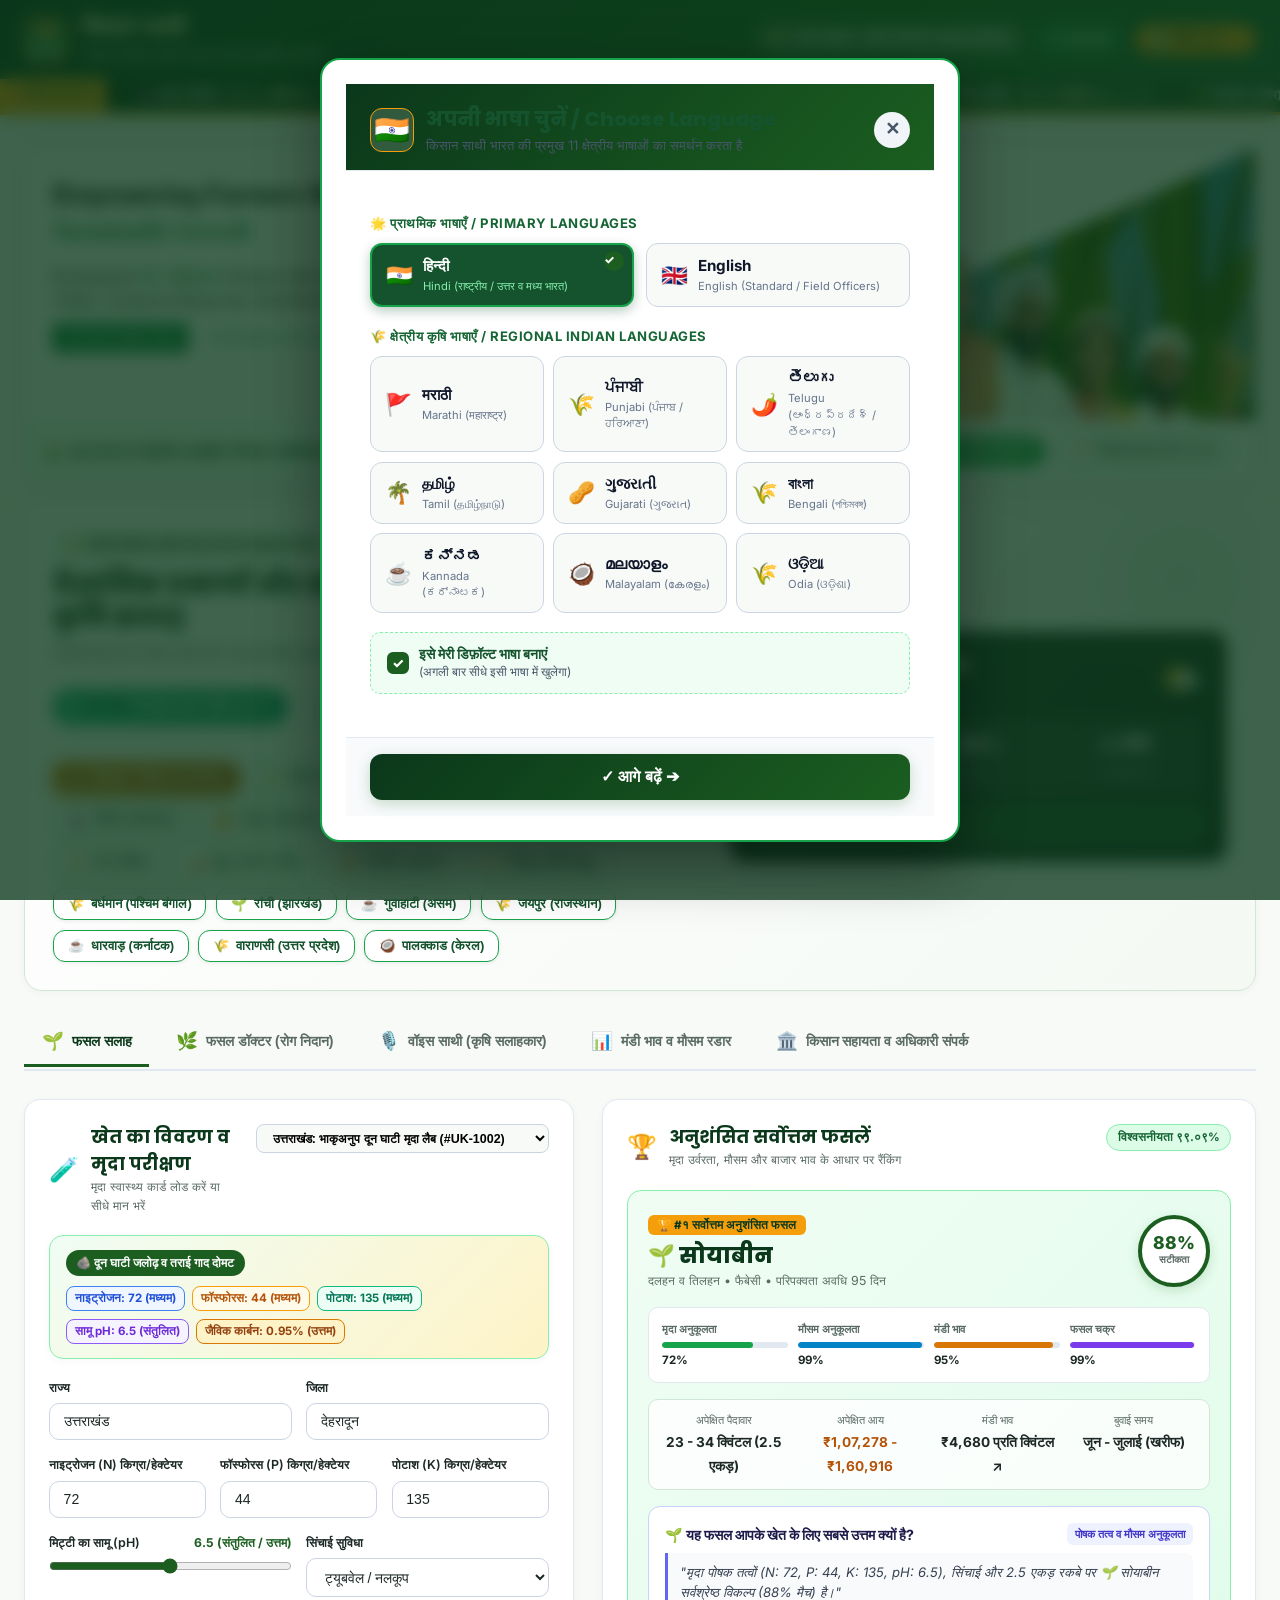
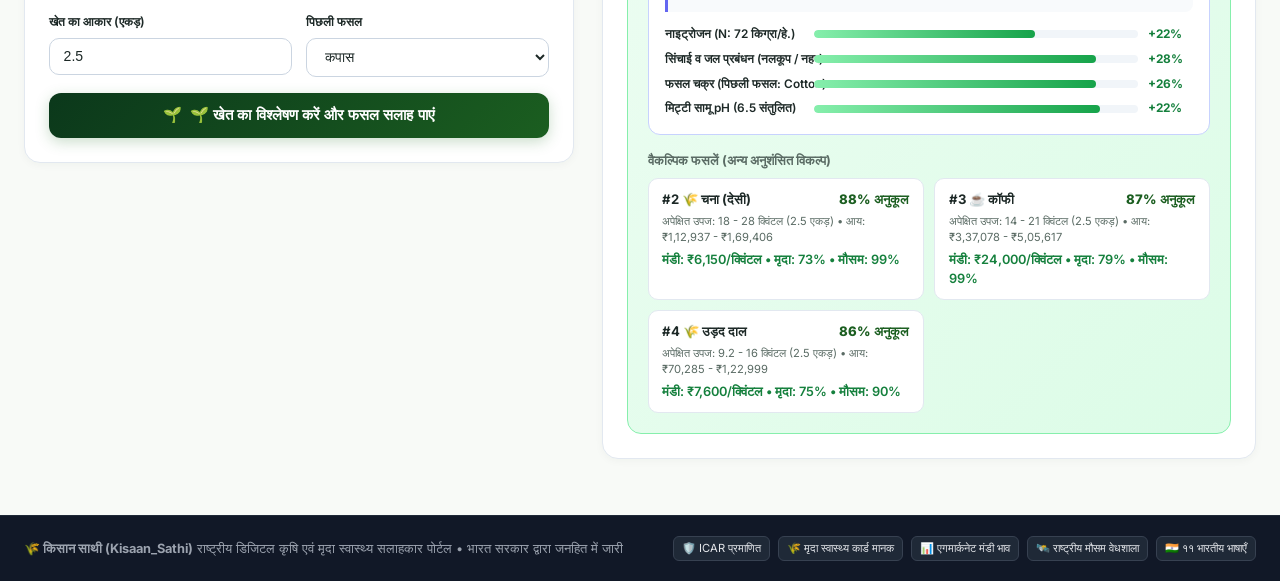
==== commit 66cfe8f9: "fix: repair broken app.js syntax (root cause of dead UI), restore real Groq LLM voice answers, crop-" ====
--- a/index.html
+++ b/index.html
@@ -434,7 +434,6 @@
             <div class="soil-card-preview-box" id="soilCardPreviewBox">
               <div class="soil-preview-header">
                 <span class="soil-badge" id="soilTextureBadge">🪨 मध्यम काली कपास मिट्टी (रेगुर)</span>
-                <span class="soil-farmer" id="soilFarmerName">मृदा स्वास्थ्य कार्ड #SHC-2025</span>
               </div>
               <div class="soil-pills-row">
                 <span class="soil-pill pill-n" id="soilPillN">नाइट्रोजन: ८५ (अधिक)</span>
@@ -733,10 +732,10 @@
           <div class="diagnosis-card" id="diagnosisResultBox" style="display: none;">
             <div class="diag-header-box">
               <div>
-                <span class="diag-badge-crop" id="diagCrop">टमाटर (Tomato)</span>
-                <h3 class="diag-disease-name" id="diagDiseaseName">अगेती झुलसा रोग (Alternaria solani)</h3>
-              </div>
-              <span class="badge-confidence" id="diagConfidence">९६.४% विश्वसनीयता</span>
+                <span class="diag-badge-crop" id="diagCrop"></span>
+                <h3 class="diag-disease-name" id="diagDiseaseName"></h3>
+              </div>
+              <span class="badge-confidence" id="diagConfidence"></span>
             </div>
 
             <!-- WEATHER SPRAY ALERT -->
@@ -782,46 +781,61 @@
     <section id="tab-voice" class="tab-pane">
       <div class="google-voice-container">
         
-        <!-- Google-Style Voice Hero -->
-        <div class="google-voice-hero">
-          <div class="google-mic-wrapper" id="googleMicWrapper">
-            <button id="btnGoogleBigMic" class="google-mic-btn" title="Tap to Speak / बोलकर पूछें" type="button">
-              <span class="g-mic-icon" id="bigMicIcon">🎙️</span>
-              <div class="g-mic-pulse-ring"></div>
-              <div class="g-mic-pulse-ring delay-1"></div>
+        <!-- Google Search-Style Header -->
+        <div class="google-voice-branding">
+          <div class="google-logo-badge">
+            <span class="g-leaf-icon">🌾</span>
+            <h2 class="google-voice-heading">Voice Saathi <span class="g-sub-text">AI Voice Search</span></h2>
+          </div>
+          <p class="google-voice-tagline" data-i18n="voice_saathi_tagline">
+            Google-शैली वॉइस कृषि खोज • बोलकर या लिखकर अपनी भाषा में कोई भी कृषि प्रश्न पूछें
+          </p>
+        </div>
+
+        <!-- Google-Style Unified Search Bar -->
+        <div class="google-search-bar-wrap">
+          <div class="google-search-bar" id="googleSearchBar">
+            <span class="g-search-icon">🔍</span>
+            <input 
+              type="text" 
+              id="voiceInputText" 
+              class="google-voice-input" 
+              placeholder="यहाँ फसल, सिंचाई, खाद, बीमारी या मंडी भाव के बारे में पूछें (उदा: खेत में पानी किस समय डालना चाहिए?)..." 
+              value=""
+              autocomplete="off"
+            />
+            <button id="btnClearVoiceInput" class="g-bar-clear-btn" title="Clear text / साफ करें" type="button" style="display: none;">
+              <span>✕</span>
             </button>
-          </div>
-          <div class="google-voice-status" id="googleVoiceStatus">
+            <button id="btnVoiceMic" class="g-bar-mic-btn" title="Tap to Speak / बोलकर पूछें" type="button">
+              <span id="micIconStatus">🎤</span>
+              <div class="g-mic-live-waves" id="micLiveWaves" style="display: none;">
+                <span></span><span></span><span></span>
+              </div>
+            </button>
+            <button id="btnAskVoice" class="g-bar-submit-btn" title="Search / खोजें" type="button">
+              <span>खोजें ➔</span>
+            </button>
+          </div>
+
+          <!-- Listening / Thinking Status Indicator Bar -->
+          <div class="google-voice-live-status" id="googleVoiceStatus">
             <span class="g-status-dot pulse-idle" id="gStatusDot"></span>
-            <span id="gStatusText">माइक दबाएं और सीधे अपनी भाषा में पूछें (जैसे: गन्ने में पानी कब डालें)</span>
-          </div>
-        </div>
-
-        <!-- Google-Style Search & Voice Input Bar -->
-        <div class="google-search-bar-wrap">
-          <div class="google-search-bar">
-            <span class="g-search-icon">🔍</span>
-            <input type="text" id="voiceInputText" class="google-voice-input" placeholder="यहाँ कोई भी कृषि प्रश्न पूछें या बोलें (उदा: गन्ने के खेत में पानी कब डालें?)..." value="गन्ने के खेत में पानी कब डालें?" />
-            <button id="btnVoiceMicListen" class="g-bar-mic-btn" title="Speak with Mic / माइक से बोलें" type="button">
-              <span id="micIconStatus">🎤</span>
-            </button>
-            <button id="btnAskVoice" class="g-bar-submit-btn" title="Ask AI / उत्तर पाएं" type="button">
-              <span>➔</span>
-            </button>
+            <span id="gStatusText">माइक दबाकर सीधे बोलें या टाइप करके खोजें</span>
           </div>
         </div>
 
         <!-- Smart Quick-Prompt Chips (Hinglish & Regional Friendly) -->
         <div class="google-voice-chips-container">
-          <span class="g-chips-title">🌾 त्वरित कृषि प्रश्न (एक टैप में पूछें):</span>
+          <span class="g-chips-title">🌾 त्वरित कृषि प्रश्न (1-टैप में पूछें):</span>
           <div class="google-chips-scroll">
-            <button class="g-chip" data-q="गन्ने के खेत में पानी कब डालें और कितनी सिंचाई चाहिए?">🎋 <span>गन्ने में पानी कब डालें?</span></button>
-            <button class="g-chip" data-q="गेहूं में पहली सिंचाई और यूरिया कब देना चाहिए?">🌾 <span>गेहूं में पहली सिंचाई (CRI)?</span></button>
-            <button class="g-chip" data-q="धान की फसल में यूरिया खाद और पानी प्रबंधन कैसे करें?">🌾 <span>धान में खाद व पानी</span></button>
-            <button class="g-chip" data-q="कपास में गुलाबी सुंडी और रस चूसक कीटों की रोकथाम कैसे करें?">🌿 <span>कपास में कीट रोकथाम</span></button>
+            <button class="g-chip" data-q="खेत में पानी किस समय डालना चाहिए और ड्रिप के क्या फायदे हैं?">💧 <span>खेत में पानी किस समय डालें?</span></button>
+            <button class="g-chip" data-q="3 एकड़ जमीन में सबसे ज्यादा मुनाफे वाली कौन सी फसल लगाएं?">⚡ <span>3 एकड़ में कौन सी फसल लगाएं? (ML)</span></button>
+            <button class="g-chip" data-q="गेहूं में पहली सिंचाई और यूरिया खाद कब देना चाहिए?">🌾 <span>गेहूं में पहला पानी (CRI)?</span></button>
+            <button class="g-chip" data-q="गन्ने के खेत में पानी कब डालें और कितनी सिंचाई चाहिए?">🎋 <span>गन्ने में सिंचाई प्रबंधन</span></button>
+            <button class="g-chip" data-q="कपास में गुलाबी सुंडी और कीट रोकथाम का जैविक व रासायनिक उपाय?">🌿 <span>कपास कीट रोकथाम</span></button>
             <button class="g-chip" data-q="टमाटर और आलू में झुलसा रोग (Blight) का उपचार क्या है?">🍅 <span>आलू-टमाटर झुलसा रोग</span></button>
             <button class="g-chip" data-q="फसल में डीएपी और यूरिया खाद की सही संतुलित मात्रा क्या है?">🧪 <span>डीएपी व यूरिया की मात्रा</span></button>
-            <button class="g-chip" data-q="ड्रिप सिंचाई से पानी और बिजली की बचत कैसे करें?">💧 <span>ड्रिप सिंचाई प्रबंधन</span></button>
             <button class="g-chip" data-q="आज स्थानीय मंडी में प्रमुख फसलों का क्या भाव चल रहा है?">📊 <span>आज का मंडी भाव</span></button>
             <button class="g-chip" data-q="प्रधानमंत्री किसान सम्मान निधि और फसल बीमा का लाभ कैसे लें?">🏛️ <span>सरकारी कृषि योजनाएं</span></button>
           </div>
@@ -831,19 +845,22 @@
         <div class="google-dialogue-wrap">
           
           <!-- User Query Bubble -->
-          <div class="user-query-bubble" id="userQueryBubble">
+          <div class="user-query-bubble" id="userQueryBubble" style="display:none;">
             <div class="user-query-label">🗣️ आपने पूछा / Your Question:</div>
-            <div class="user-query-text" id="userQueryText">"गन्ने के खेत में पानी कब डालें?"</div>
-          </div>
-
-          <!-- AI Response Card with 1-Tap Read Aloud -->
+            <div class="user-query-text" id="userQueryText"></div>
+          </div>
+
+          <!-- AI Response Card with 1-Tap Read Aloud & Multi-Intent Tag -->
           <div class="google-ai-response-card" id="voiceResponseCard">
             <div class="g-response-header">
               <div class="g-avatar-group">
                 <span class="g-avatar-badge">🌾</span>
                 <div>
-                  <strong class="g-ai-title">किसान साथी AI सलाहकार (Kisaan_Sathi)</strong>
-                  <span class="g-ai-sub" id="gAiSub">वैज्ञानिक कृषि एवं शस्य परामर्श • त्वरित 1-टैप उत्तर</span>
+                  <div class="g-ai-title-row">
+                    <strong class="g-ai-title">किसान साथी AI सलाहकार (Kisaan_Sathi)</strong>
+                    <span class="intent-badge badge-water" id="voiceIntentBadge">💧 सिंचाई व जल प्रबंधन (Water Management)</span>
+                  </div>
+                  <span class="g-ai-sub" id="gAiSub">वैज्ञानिक कृषि एवं शस्य परामर्श • बहुभाषी त्वरित उत्तर</span>
                 </div>
               </div>
               <button id="btnListenVoice" class="g-btn-read-aloud" type="button">
@@ -854,15 +871,24 @@
 
             <!-- Response Body -->
             <div class="g-response-body" id="voiceResponseText">
-              "गन्ने में बुवाई के बाद पहली सिंचाई 10-15 दिन के अंतराल पर अंकुरण के लिए करें। इसके बाद कल्ले निकलते समय (Tillering) 8-10 दिन के अंतर पर पानी दें। तेज धूप में सुबह या शाम ही सिंचाई करें और जलभराव से बचें।"
+              माइक दबाकर बोलें या अपना प्रश्न टाइप करें और 'खोजें' बटन दबाएं। AI आपकी भाषा में तुरंत उत्तर देगा।
+            </div>
+
+            <!-- Dynamic ML Highlight Banner (Displayed for ML Recommendation Queries) -->
+            <div class="g-ml-prediction-highlight" id="mlPredictionHighlight" style="display: none;">
+              <div class="ml-highlight-icon">⚡</div>
+              <div class="ml-highlight-content">
+                <div class="ml-highlight-title">मशीन लर्निंग (XGBoost) फसल मॉडल का परिणाम:</div>
+                <div class="ml-highlight-desc" id="mlHighlightDesc">वर्तमान मिट्टी (pH 6.8, N: 85, P: 48, K: 190) के अनुसार <strong>🍇 अंगूर (Grapes)</strong> 95% सटीकता के साथ अनुशंसित है।</div>
+              </div>
             </div>
 
             <!-- Follow-up Questions -->
             <div class="google-followups-row" id="voiceFollowups">
               <span class="g-followup-label">💡 संबंधित प्रश्न:</span>
-              <button class="g-followup-pill" data-followup="गन्ने में यूरिया की खुराक कब और कितनी दें?">🎋 गन्ने में यूरिया की खुराक?</button>
-              <button class="g-followup-pill" data-followup="गन्ने में खरपतवार नियंत्रण कैसे करें?">🌿 खरपतवार नियंत्रण?</button>
-              <button class="g-followup-pill" data-followup="गन्ने में लाल सड़न (Red Rot) रोग का उपचार?">🩺 लाल सड़न (Red Rot) उपचार?</button>
+              <button class="g-followup-pill" data-followup="ड्रिप सिंचाई पर कितनी सरकारी सब्सिडी मिलती है?">💧 ड्रिप सिंचाई सब्सिडी?</button>
+              <button class="g-followup-pill" data-followup="फसल में यूरिया व डीएपी की सही संतुलित खुराक?">🧪 संतुलित खाद प्रबंधन?</button>
+              <button class="g-followup-pill" data-followup="आज की मंडी में ताजा फसल भाव क्या है?">📊 आज का मंडी भाव?</button>
             </div>
           </div>
 
--- a/style.css
+++ b/style.css
@@ -2334,6 +2334,11 @@
   font-weight: 700;
 }
 
+/* STOP scanning animation once diagnosis is complete */
+.live-scan-preview-box.scan-complete .scan-laser-line {
+  display: none !important;
+}
+
 /* LIVE SCANNING VISUALIZER WRAP */
 .live-scan-preview-box {
   position: relative;
@@ -2832,163 +2837,120 @@
    ========================================================================== */
 
 .google-voice-container {
-  max-width: 920px;
+  max-width: 860px;
   margin: 0 auto;
-  padding: 1.5rem 1rem 2.5rem;
+  padding: 1.5rem 1rem 3rem;
   display: flex;
   flex-direction: column;
   align-items: center;
-  gap: 1.75rem;
-}
-
-/* Google-Style Hero & Big Pulsing Mic */
-.google-voice-hero {
+  gap: 1.5rem;
+}
+
+/* Google-Style Branding */
+.google-voice-branding {
+  text-align: center;
   display: flex;
   flex-direction: column;
   align-items: center;
-  text-align: center;
-  gap: 1rem;
-}
-
-.google-mic-wrapper {
-  position: relative;
-  width: 100px;
-  height: 100px;
-  display: flex;
-  align-items: center;
-  justify-content: center;
-}
-
-.google-mic-btn {
-  width: 80px;
-  height: 80px;
-  border-radius: 50%;
-  background: linear-gradient(135deg, #15803D 0%, #16A34A 50%, #22C55E 100%);
-  color: #FFFFFF;
-  border: 3px solid #FFFFFF;
-  box-shadow: 0 8px 25px rgba(22, 163, 74, 0.35);
+  gap: 0.4rem;
+}
+
+.google-logo-badge {
+  display: inline-flex;
+  align-items: center;
+  gap: 0.6rem;
+}
+
+.g-leaf-icon {
   font-size: 2.2rem;
-  cursor: pointer;
-  display: flex;
-  align-items: center;
-  justify-content: center;
-  position: relative;
-  z-index: 2;
-  transition: all 0.25s cubic-bezier(0.4, 0, 0.2, 1);
-  outline: none;
-}
-
-.google-mic-btn:hover {
-  transform: scale(1.08);
-  box-shadow: 0 12px 30px rgba(22, 163, 74, 0.45);
-}
-
-.google-mic-btn:active, .google-mic-btn.recording {
-  background: linear-gradient(135deg, #DC2626 0%, #EF4444 50%, #F87171 100%);
-  box-shadow: 0 0 0 12px rgba(239, 68, 68, 0.25), 0 12px 30px rgba(220, 38, 38, 0.5);
-  transform: scale(1.12);
-}
-
-.g-mic-pulse-ring {
-  position: absolute;
-  top: 0;
-  left: 0;
-  width: 100%;
-  height: 100%;
-  border-radius: 50%;
-  border: 2px solid rgba(34, 197, 94, 0.4);
-  animation: gPulseRing 2.4s cubic-bezier(0.215, 0.61, 0.355, 1) infinite;
-  pointer-events: none;
-}
-
-.g-mic-pulse-ring.delay-1 {
-  animation-delay: 1.2s;
-}
-
-@keyframes gPulseRing {
-  0% { transform: scale(0.8); opacity: 0.8; }
-  70% { transform: scale(1.5); opacity: 0; }
-  100% { transform: scale(1.6); opacity: 0; }
-}
-
-.google-voice-status {
-  display: inline-flex;
-  align-items: center;
-  gap: 0.6rem;
-  background: #FFFFFF;
-  border: 1px solid #E2E8F0;
-  padding: 0.45rem 1.1rem;
+  filter: drop-shadow(0 2px 8px rgba(22, 163, 74, 0.3));
+}
+
+.google-voice-heading {
+  font-size: 1.85rem;
+  font-weight: 800;
+  color: #14532D;
+  margin: 0;
+  letter-spacing: -0.5px;
+}
+
+.g-sub-text {
+  font-size: 1rem;
+  font-weight: 600;
+  color: #16A34A;
+  background: #DCFCE7;
+  padding: 0.2rem 0.65rem;
   border-radius: 9999px;
-  font-size: 0.9rem;
-  font-weight: 600;
-  color: #334155;
-  box-shadow: 0 2px 8px rgba(0, 0, 0, 0.04);
-}
-
-.g-status-dot {
-  width: 10px;
-  height: 10px;
-  border-radius: 50%;
-  display: inline-block;
-}
-
-.g-status-dot.pulse-idle {
-  background: #22C55E;
-  box-shadow: 0 0 0 3px rgba(34, 197, 94, 0.25);
-}
-
-.g-status-dot.pulse-listening {
-  background: #EF4444;
-  animation: pulseDot 1s infinite;
-}
-
-.g-status-dot.pulse-thinking {
-  background: #F59E0B;
-  animation: pulseDot 0.8s infinite;
-}
-
-@keyframes pulseDot {
-  0%, 100% { opacity: 1; transform: scale(1); }
-  50% { opacity: 0.4; transform: scale(0.85); }
-}
-
-/* Google-Style Search Bar */
+  vertical-align: middle;
+  border: 1px solid #86EFAC;
+}
+
+.google-voice-tagline {
+  font-size: 0.92rem;
+  color: #475569;
+  max-width: 600px;
+  margin: 0;
+}
+
+/* Google-Style Unified Search Bar Container */
 .google-search-bar-wrap {
   width: 100%;
-  max-width: 680px;
+  max-width: 780px;
+  display: flex;
+  flex-direction: column;
+  gap: 0.6rem;
 }
 
 .google-search-bar {
   display: flex;
   align-items: center;
   background: #FFFFFF;
-  border: 1.5px solid #CBD5E1;
-  border-radius: 32px;
-  padding: 0.5rem 0.8rem 0.5rem 1.25rem;
-  box-shadow: 0 4px 16px rgba(0, 0, 0, 0.06);
-  transition: all 0.2s ease;
-  gap: 0.6rem;
+  border: 2px solid #CBD5E1;
+  border-radius: 36px;
+  padding: 0.4rem 0.5rem 0.4rem 1.25rem;
+  box-shadow: 0 6px 24px rgba(0, 0, 0, 0.07);
+  transition: all 0.25s cubic-bezier(0.4, 0, 0.2, 1);
+  gap: 0.5rem;
+  position: relative;
+}
+
+.google-search-bar:hover {
+  box-shadow: 0 8px 28px rgba(22, 163, 74, 0.15);
+  border-color: #86EFAC;
 }
 
 .google-search-bar:focus-within {
   border-color: #16A34A;
-  box-shadow: 0 6px 24px rgba(22, 163, 74, 0.18);
+  box-shadow: 0 8px 32px rgba(22, 163, 74, 0.22);
+}
+
+.google-search-bar.listening-active {
+  border-color: #EF4444;
+  box-shadow: 0 0 0 4px rgba(239, 68, 68, 0.18), 0 8px 30px rgba(239, 68, 68, 0.25);
+  animation: barListeningGlow 1.5s infinite alternate;
+}
+
+@keyframes barListeningGlow {
+  0% { border-color: #EF4444; }
+  100% { border-color: #DC2626; box-shadow: 0 0 0 6px rgba(239, 68, 68, 0.28), 0 8px 35px rgba(220, 38, 38, 0.35); }
 }
 
 .g-search-icon {
-  font-size: 1.1rem;
+  font-size: 1.2rem;
   color: #94A3B8;
+  flex-shrink: 0;
 }
 
 .google-voice-input {
   flex: 1;
   border: none;
   outline: none;
-  font-size: 1rem;
+  font-size: 1.05rem;
   font-weight: 500;
   color: #0F172A;
   background: transparent;
-  padding: 0.4rem 0;
+  padding: 0.45rem 0;
+  min-width: 0;
 }
 
 .google-voice-input::placeholder {
@@ -2996,45 +2958,153 @@
   font-size: 0.92rem;
 }
 
-.g-bar-mic-btn {
+/* Clear Button */
+.g-bar-clear-btn {
   background: #F1F5F9;
   border: none;
   border-radius: 50%;
-  width: 38px;
-  height: 38px;
-  font-size: 1.15rem;
+  width: 28px;
+  height: 28px;
+  font-size: 0.85rem;
   cursor: pointer;
   display: flex;
+  align-items: center;
+  justify-content: center;
+  color: #64748B;
+  transition: all 0.15s ease;
+  flex-shrink: 0;
+}
+
+.g-bar-clear-btn:hover {
+  background: #E2E8F0;
+  color: #0F172A;
+}
+
+/* Interactive Mic Button Inside Bar */
+.g-bar-mic-btn {
+  background: linear-gradient(135deg, #15803D 0%, #16A34A 100%);
+  border: none;
+  border-radius: 50%;
+  width: 44px;
+  height: 44px;
+  font-size: 1.3rem;
+  cursor: pointer;
+  display: flex;
+  align-items: center;
+  justify-content: center;
+  transition: all 0.2s cubic-bezier(0.4, 0, 0.2, 1);
+  color: #FFFFFF;
+  box-shadow: 0 2px 8px rgba(22, 163, 74, 0.3);
+  position: relative;
+  flex-shrink: 0;
+}
+
+.g-bar-mic-btn:hover {
+  transform: scale(1.08);
+  box-shadow: 0 4px 14px rgba(22, 163, 74, 0.45);
+}
+
+.g-bar-mic-btn.recording {
+  background: linear-gradient(135deg, #DC2626 0%, #EF4444 100%);
+  box-shadow: 0 0 0 6px rgba(239, 68, 68, 0.25), 0 4px 14px rgba(220, 38, 38, 0.4);
+  transform: scale(1.1);
+}
+
+/* Mic Live Waves */
+.g-mic-live-waves {
+  display: flex;
+  align-items: center;
+  gap: 3px;
+  position: absolute;
+  bottom: 4px;
+}
+
+.g-mic-live-waves span {
+  width: 3px;
+  height: 8px;
+  background: #FFFFFF;
+  border-radius: 2px;
+  animation: waveBar 0.6s infinite alternate;
+}
+
+.g-mic-live-waves span:nth-child(2) {
+  animation-delay: 0.2s;
+  height: 12px;
+}
+
+.g-mic-live-waves span:nth-child(3) {
+  animation-delay: 0.4s;
+  height: 6px;
+}
+
+@keyframes waveBar {
+  0% { height: 4px; }
+  100% { height: 14px; }
+}
+
+/* Submit / Search Button */
+.g-bar-submit-btn {
+  background: #14532D;
+  color: #FFFFFF;
+  border: none;
+  border-radius: 24px;
+  padding: 0.6rem 1.15rem;
+  font-size: 0.92rem;
+  font-weight: 700;
+  cursor: pointer;
+  display: inline-flex;
   align-items: center;
   justify-content: center;
   transition: all 0.2s ease;
-  color: #1E293B;
-}
-
-.g-bar-mic-btn:hover {
-  background: #E2E8F0;
-  transform: scale(1.05);
-}
-
-.g-bar-submit-btn {
-  background: #16A34A;
-  color: #FFFFFF;
-  border: none;
-  border-radius: 50%;
-  width: 38px;
-  height: 38px;
-  font-size: 1.1rem;
-  font-weight: bold;
-  cursor: pointer;
-  display: flex;
-  align-items: center;
-  justify-content: center;
-  transition: all 0.2s ease;
+  flex-shrink: 0;
+  box-shadow: 0 2px 6px rgba(20, 83, 45, 0.25);
 }
 
 .g-bar-submit-btn:hover {
   background: #15803D;
-  transform: scale(1.05);
+  transform: translateY(-1px);
+  box-shadow: 0 4px 12px rgba(22, 163, 74, 0.35);
+}
+
+/* Live Status Indicator Bar */
+.google-voice-live-status {
+  display: flex;
+  align-items: center;
+  gap: 0.5rem;
+  padding: 0 0.5rem;
+  font-size: 0.84rem;
+  font-weight: 600;
+  color: #475569;
+}
+
+.g-status-dot {
+  width: 9px;
+  height: 9px;
+  border-radius: 50%;
+  display: inline-block;
+  flex-shrink: 0;
+}
+
+.g-status-dot.pulse-idle {
+  background: #22C55E;
+  box-shadow: 0 0 0 3px rgba(34, 197, 94, 0.25);
+}
+
+.g-status-dot.pulse-listening {
+  background: #EF4444;
+  box-shadow: 0 0 0 3px rgba(239, 68, 68, 0.3);
+  animation: pulseDot 1s infinite;
+}
+
+.g-status-dot.pulse-thinking {
+  background: #F59E0B;
+  box-shadow: 0 0 0 3px rgba(245, 158, 11, 0.3);
+  animation: pulseDot 0.8s infinite;
+}
+
+@keyframes pulseDot {
+  0%, 100% { opacity: 1; transform: scale(1); }
+  50% { opacity: 0.4; transform: scale(0.85); }
 }
 
 /* Smart Quick Chips */
@@ -3049,7 +3119,7 @@
 .g-chips-title {
   font-size: 0.85rem;
   font-weight: 700;
-  color: #475569;
+  color: #14532D;
 }
 
 .google-chips-scroll {
@@ -3062,7 +3132,7 @@
 
 .g-chip {
   background: #FFFFFF;
-  border: 1.5px solid #E2E8F0;
+  border: 1.5px solid #CBD5E1;
   border-radius: 20px;
   padding: 0.45rem 0.95rem;
   font-size: 0.84rem;
@@ -3098,12 +3168,12 @@
   background: linear-gradient(135deg, #F8FAFC 0%, #F1F5F9 100%);
   border: 1.5px solid #E2E8F0;
   border-radius: 16px;
-  padding: 0.9rem 1.25rem;
+  padding: 0.85rem 1.25rem;
   box-shadow: 0 2px 8px rgba(0, 0, 0, 0.03);
 }
 
 .user-query-label {
-  font-size: 0.76rem;
+  font-size: 0.75rem;
   font-weight: 700;
   color: #64748B;
   text-transform: uppercase;
@@ -3146,15 +3216,23 @@
 }
 
 .g-avatar-badge {
-  width: 42px;
-  height: 42px;
+  width: 44px;
+  height: 44px;
   border-radius: 12px;
   background: #DCFCE7;
   display: flex;
   align-items: center;
   justify-content: center;
-  font-size: 1.4rem;
+  font-size: 1.5rem;
   border: 1px solid #86EFAC;
+  flex-shrink: 0;
+}
+
+.g-ai-title-row {
+  display: flex;
+  align-items: center;
+  gap: 0.6rem;
+  flex-wrap: wrap;
 }
 
 .g-ai-title {
@@ -3164,9 +3242,65 @@
   color: #14532D;
 }
 
+/* Intent Classification Badges */
+.intent-badge {
+  font-size: 0.75rem;
+  font-weight: 700;
+  padding: 0.2rem 0.65rem;
+  border-radius: 9999px;
+  display: inline-flex;
+  align-items: center;
+  gap: 0.3rem;
+  letter-spacing: 0.2px;
+}
+
+.intent-badge.badge-ml {
+  background: #EDE9FE;
+  color: #6D28D9;
+  border: 1px solid #C4B5FD;
+}
+
+.intent-badge.badge-water {
+  background: #E0F2FE;
+  color: #0369A1;
+  border: 1px solid #7DD3FC;
+}
+
+.intent-badge.badge-fertilizer {
+  background: #DCFCE7;
+  color: #15803D;
+  border: 1px solid #86EFAC;
+}
+
+.intent-badge.badge-doctor {
+  background: #FFE4E6;
+  color: #E11D48;
+  border: 1px solid #FDA4AF;
+}
+
+.intent-badge.badge-mandi {
+  background: #FEF3C7;
+  color: #B45309;
+  border: 1px solid #FCD34D;
+}
+
+.intent-badge.badge-schemes {
+  background: #DBEAFE;
+  color: #1D4ED8;
+  border: 1px solid #93C5FD;
+}
+
+.intent-badge.badge-general {
+  background: #F1F5F9;
+  color: #334155;
+  border: 1px solid #CBD5E1;
+}
+
 .g-ai-sub {
   font-size: 0.78rem;
   color: #475569;
+  margin-top: 0.15rem;
+  display: block;
 }
 
 .g-btn-read-aloud {
@@ -3183,6 +3317,7 @@
   gap: 0.5rem;
   box-shadow: 0 4px 12px rgba(22, 163, 74, 0.3);
   transition: all 0.2s ease;
+  flex-shrink: 0;
 }
 
 .g-btn-read-aloud:hover {
@@ -3194,6 +3329,12 @@
 .g-btn-read-aloud.speaking {
   background: #DC2626;
   box-shadow: 0 4px 12px rgba(220, 38, 38, 0.35);
+  animation: speakingPulse 1.2s infinite;
+}
+
+@keyframes speakingPulse {
+  0%, 100% { opacity: 1; transform: scale(1); }
+  50% { opacity: 0.85; transform: scale(0.98); }
 }
 
 .g-speaker-icon {
@@ -3206,6 +3347,37 @@
   color: #1E293B;
   font-weight: 500;
   white-space: pre-line;
+}
+
+/* ML Prediction Highlight Banner */
+.g-ml-prediction-highlight {
+  background: linear-gradient(135deg, #F5F3FF 0%, #EDE9FE 100%);
+  border: 1.5px solid #C4B5FD;
+  border-radius: 14px;
+  padding: 0.85rem 1rem;
+  display: flex;
+  align-items: center;
+  gap: 0.75rem;
+}
+
+.ml-highlight-icon {
+  font-size: 1.5rem;
+  flex-shrink: 0;
+}
+
+.ml-highlight-title {
+  font-size: 0.8rem;
+  font-weight: 700;
+  color: #6D28D9;
+  text-transform: uppercase;
+  letter-spacing: 0.5px;
+}
+
+.ml-highlight-desc {
+  font-size: 0.95rem;
+  color: #1E1B4B;
+  font-weight: 600;
+  margin-top: 0.15rem;
 }
 
 /* Follow-ups */
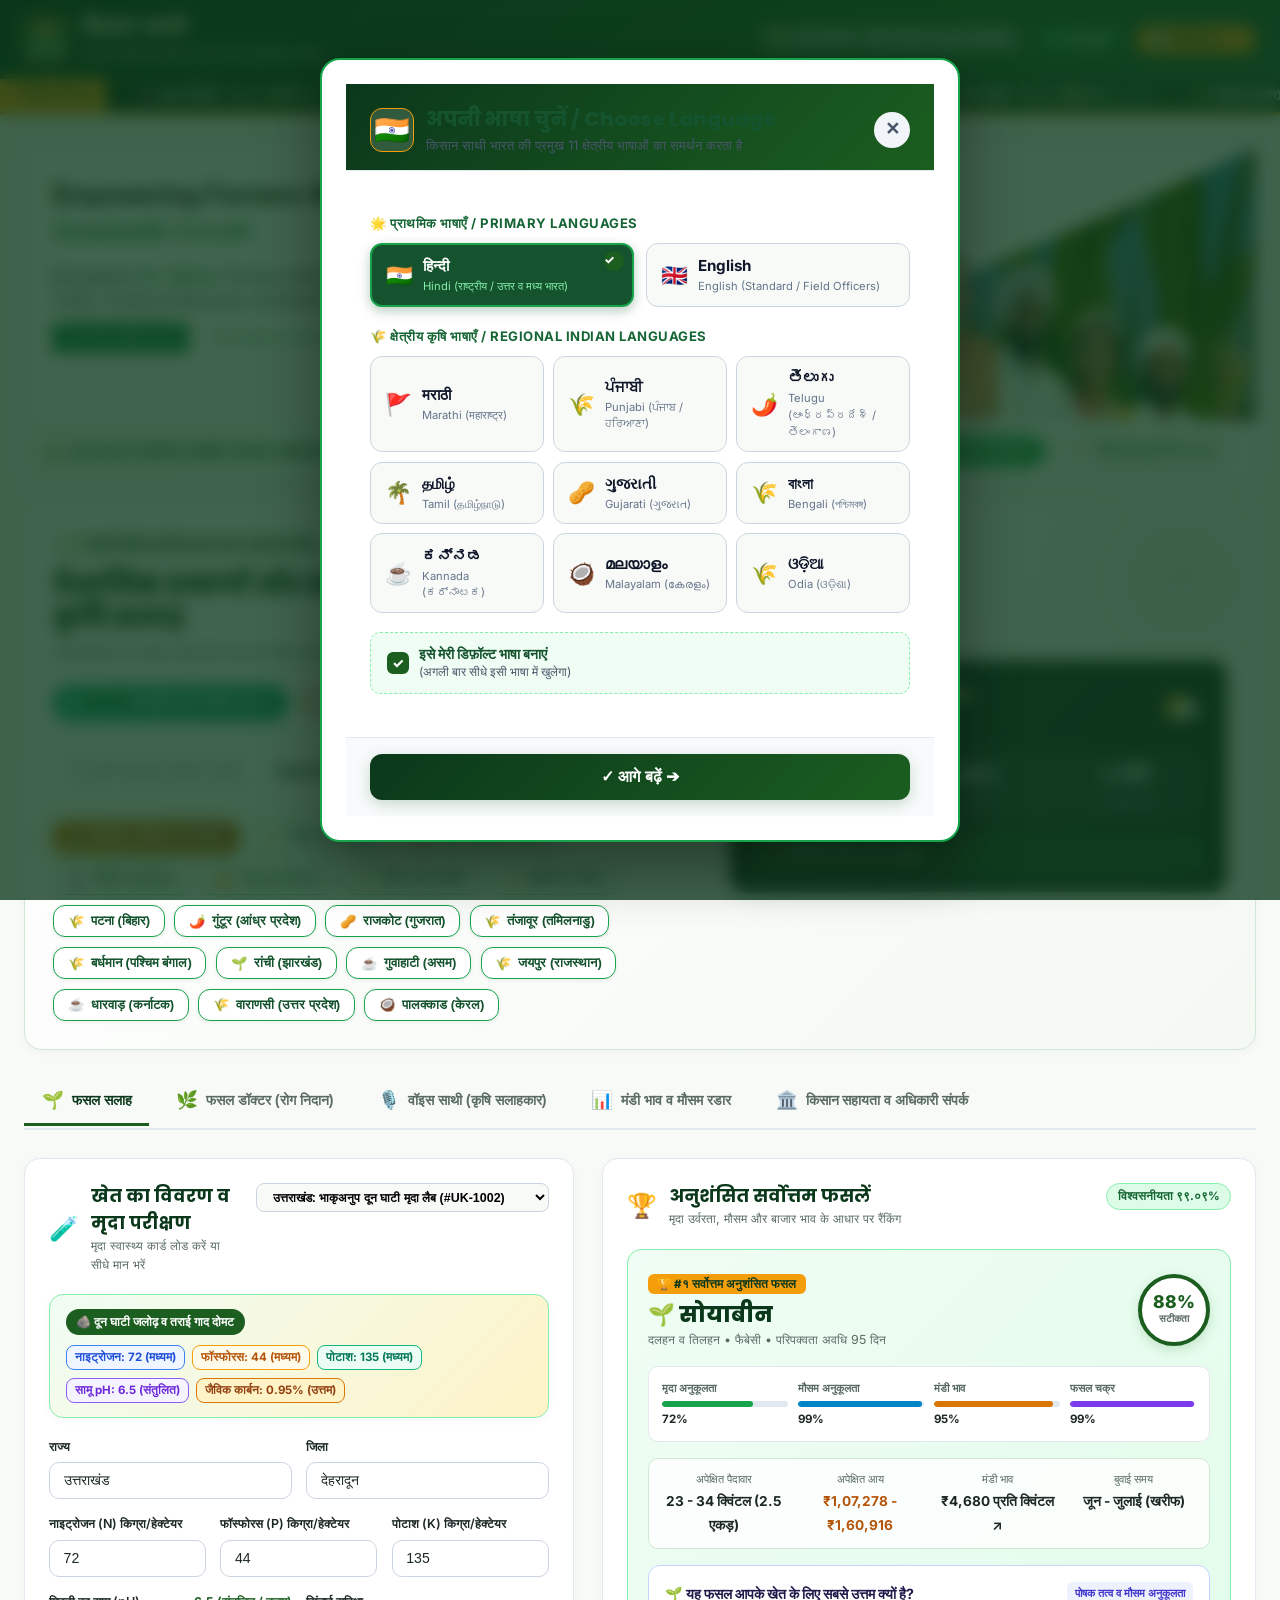
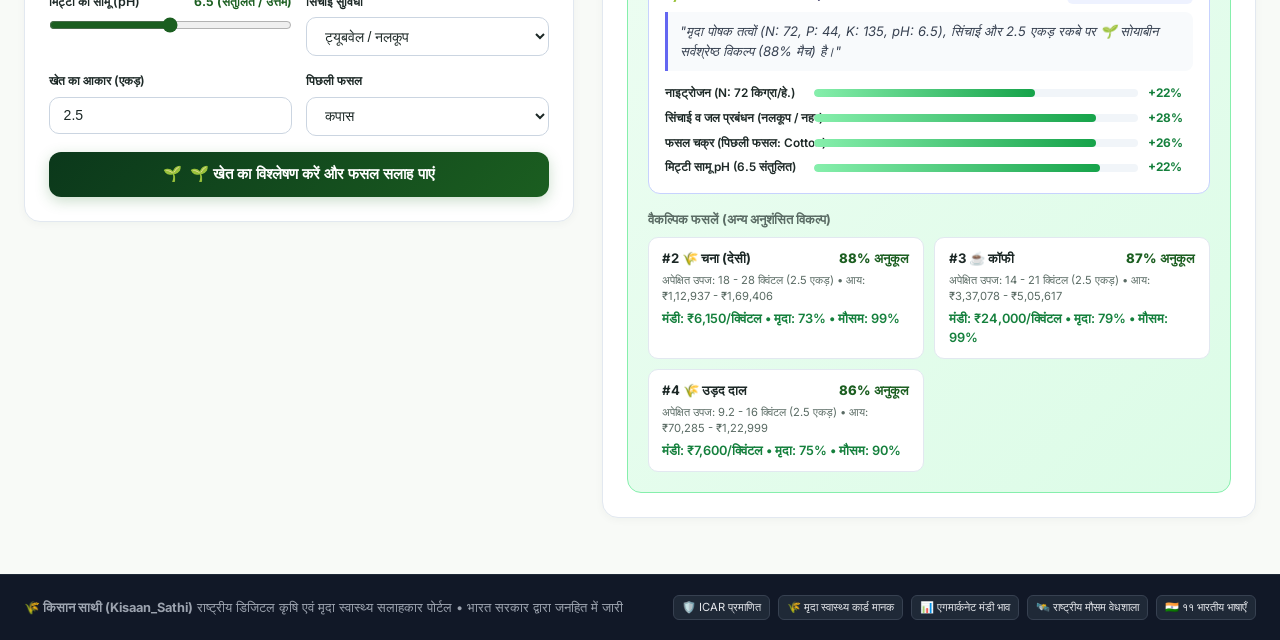
==== commit 9d910f54: "feat: Google-style one-tap Voice Saathi orb + fully automatic live regional data (GPS -> real soil, " ====
--- a/index.html
+++ b/index.html
@@ -792,6 +792,18 @@
           </p>
         </div>
 
+        <!-- GOOGLE ONE-TAP VOICE ORB (Tap → Listen → Show speech → Answer in selected language) -->
+        <div class="voice-orb-zone">
+          <button id="btnVoiceOrb" class="voice-orb" type="button" aria-label="Tap to speak / बोलने के लिए दबाएं">
+            <span class="voice-orb-ring r1"></span>
+            <span class="voice-orb-ring r2"></span>
+            <span class="voice-orb-ring r3"></span>
+            <span class="voice-orb-icon" id="voiceOrbIcon">🎤</span>
+          </button>
+          <div class="voice-orb-status" id="voiceOrbStatus">🎤 माइक दबाएं और अपनी भाषा में कुछ भी पूछें — उत्तर ऊपर चुनी भाषा में आएगा</div>
+          <div class="voice-orb-transcript" id="voiceOrbTranscript" style="display:none;"></div>
+        </div>
+
         <!-- Google-Style Unified Search Bar -->
         <div class="google-search-bar-wrap">
           <div class="google-search-bar" id="googleSearchBar">
--- a/style.css
+++ b/style.css
@@ -2339,6 +2339,115 @@
   display: none !important;
 }
 
+/* ==========================================================================
+   GOOGLE ONE-TAP VOICE ORB (Assistant-style listen button)
+   ========================================================================== */
+.voice-orb-zone {
+  display: flex;
+  flex-direction: column;
+  align-items: center;
+  gap: 0.9rem;
+  margin: 1.4rem auto 0.6rem;
+  text-align: center;
+}
+
+.voice-orb {
+  position: relative;
+  width: 108px;
+  height: 108px;
+  border-radius: 50%;
+  border: none;
+  cursor: pointer;
+  background: linear-gradient(135deg, #FFFFFF 0%, #EFF6FF 100%);
+  box-shadow: 0 6px 24px rgba(37, 99, 235, 0.25), 0 2px 6px rgba(0,0,0,0.12);
+  display: flex;
+  align-items: center;
+  justify-content: center;
+  transition: transform 0.25s ease, box-shadow 0.25s ease;
+}
+
+.voice-orb:hover {
+  transform: scale(1.05);
+  box-shadow: 0 10px 32px rgba(37, 99, 235, 0.35), 0 3px 8px rgba(0,0,0,0.14);
+}
+
+.voice-orb:active {
+  transform: scale(0.97);
+}
+
+.voice-orb-icon {
+  font-size: 2.6rem;
+  line-height: 1;
+  z-index: 2;
+  transition: transform 0.2s ease;
+}
+
+.voice-orb-ring {
+  position: absolute;
+  inset: 0;
+  border-radius: 50%;
+  border: 2px solid rgba(37, 99, 235, 0.45);
+  opacity: 0;
+  pointer-events: none;
+}
+
+/* Listening state: expanding Google-Assistant rings + blue orb */
+.voice-orb.listening {
+  background: linear-gradient(135deg, #2563EB 0%, #1D4ED8 100%);
+  box-shadow: 0 8px 30px rgba(37, 99, 235, 0.55);
+}
+
+.voice-orb.listening .voice-orb-icon {
+  transform: scale(1.15);
+}
+
+.voice-orb.listening .voice-orb-ring {
+  animation: voiceOrbRing 1.6s ease-out infinite;
+}
+
+.voice-orb.listening .voice-orb-ring.r2 { animation-delay: 0.5s; }
+.voice-orb.listening .voice-orb-ring.r3 { animation-delay: 1.0s; }
+
+@keyframes voiceOrbRing {
+  0%   { transform: scale(1);    opacity: 0.85; }
+  100% { transform: scale(1.85); opacity: 0; }
+}
+
+.voice-orb-status {
+  font-size: 0.95rem;
+  font-weight: 600;
+  color: #1E293B;
+  max-width: 560px;
+  line-height: 1.45;
+}
+
+.voice-orb-status .orb-lang-tag {
+  display: inline-block;
+  margin-top: 0.25rem;
+  padding: 0.15rem 0.6rem;
+  border-radius: 999px;
+  background: #DBEAFE;
+  color: #1D4ED8;
+  font-size: 0.75rem;
+  font-weight: 700;
+}
+
+.voice-orb-transcript {
+  display: flex;
+  align-items: center;
+  gap: 0.5rem;
+  max-width: 640px;
+  padding: 0.7rem 1.1rem;
+  border-radius: 14px;
+  background: #F0FDF4;
+  border: 1.5px solid #86EFAC;
+  color: #14532D;
+  font-size: 1rem;
+  font-weight: 600;
+  font-style: italic;
+  line-height: 1.5;
+}
+
 /* LIVE SCANNING VISUALIZER WRAP */
 .live-scan-preview-box {
   position: relative;
